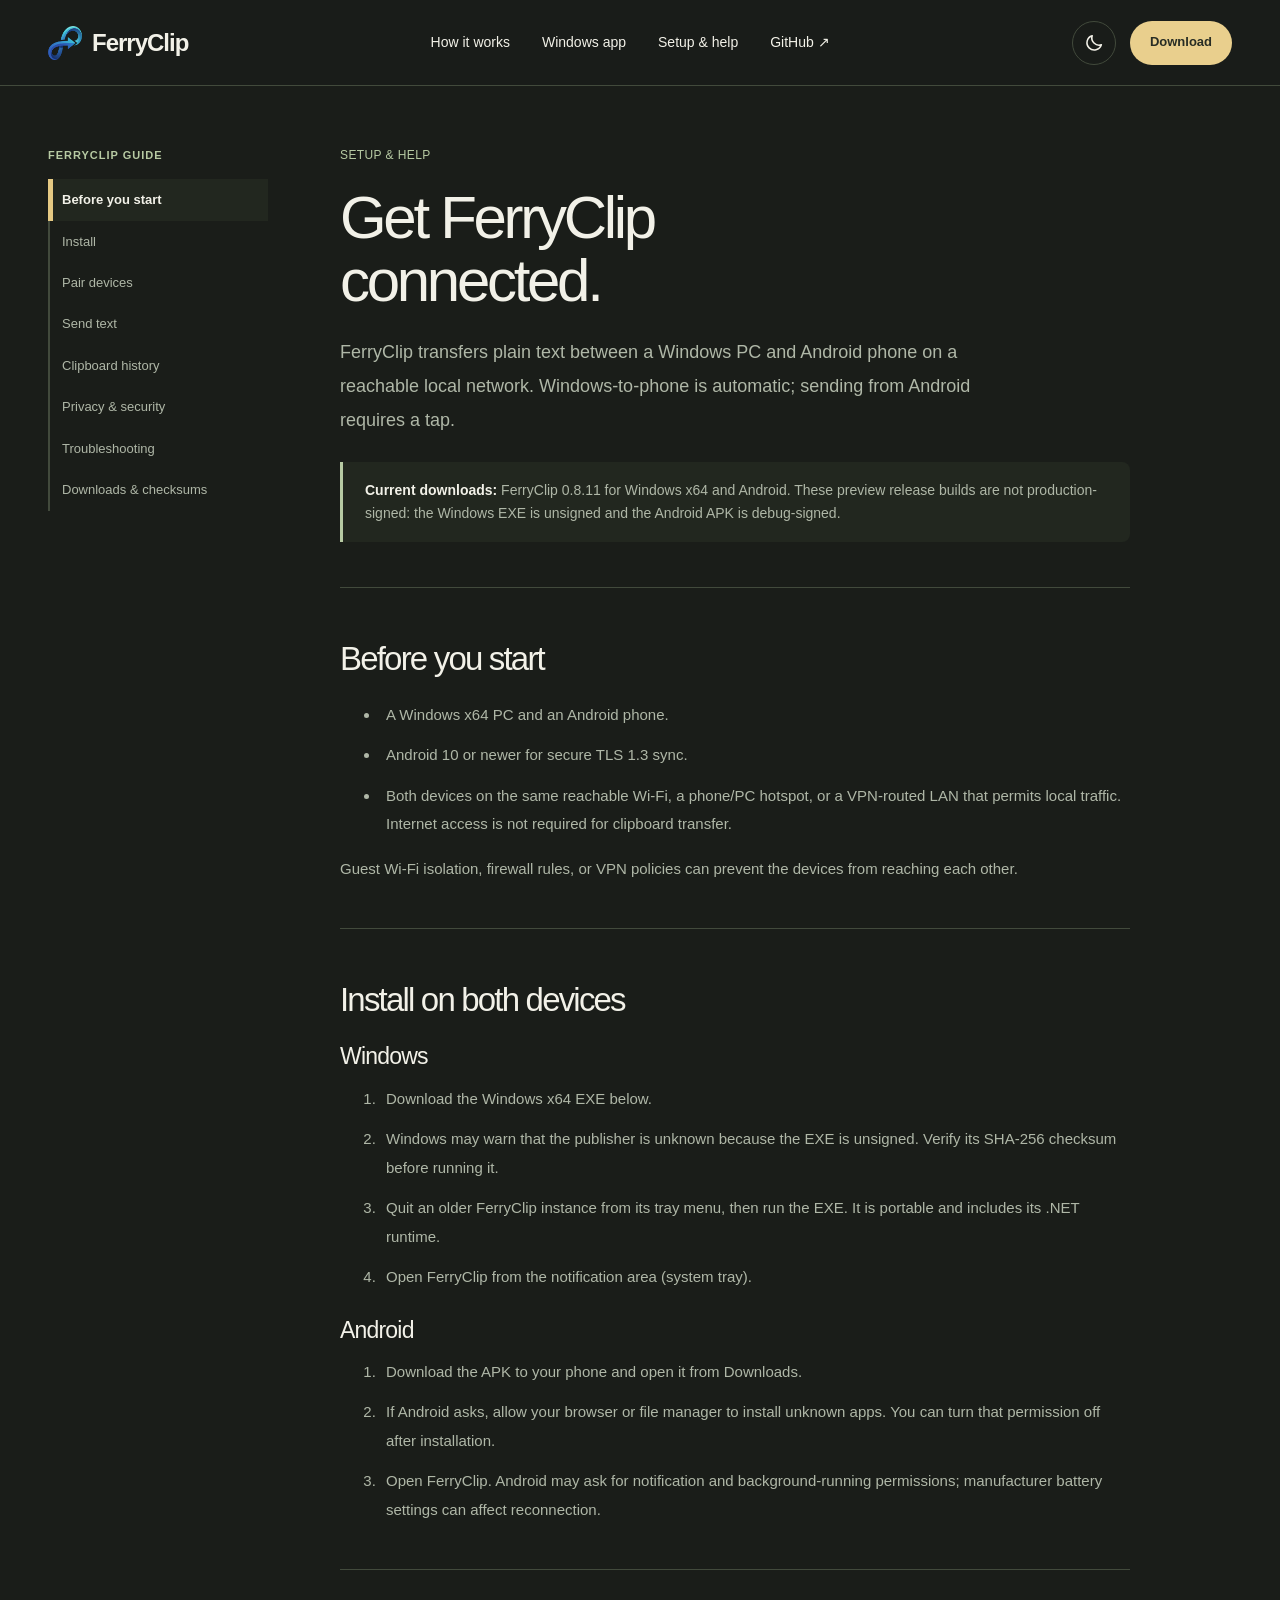
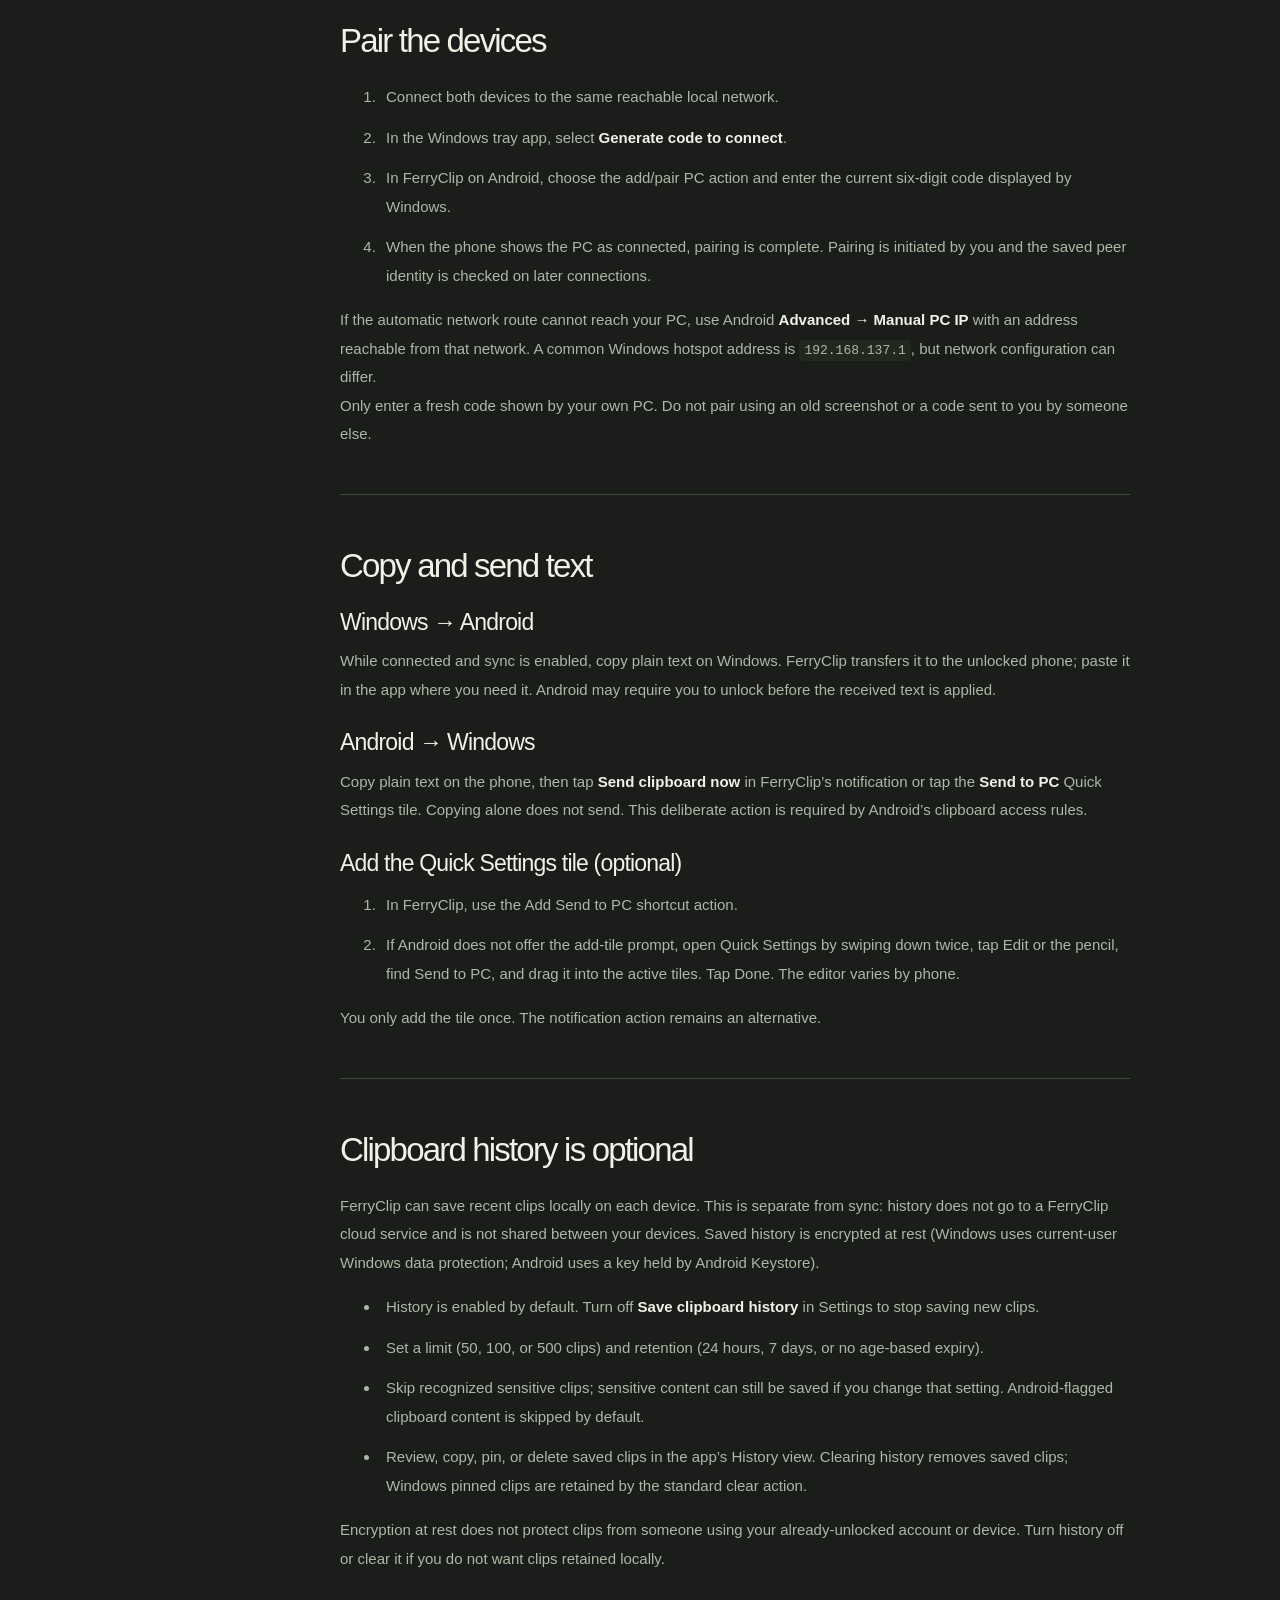
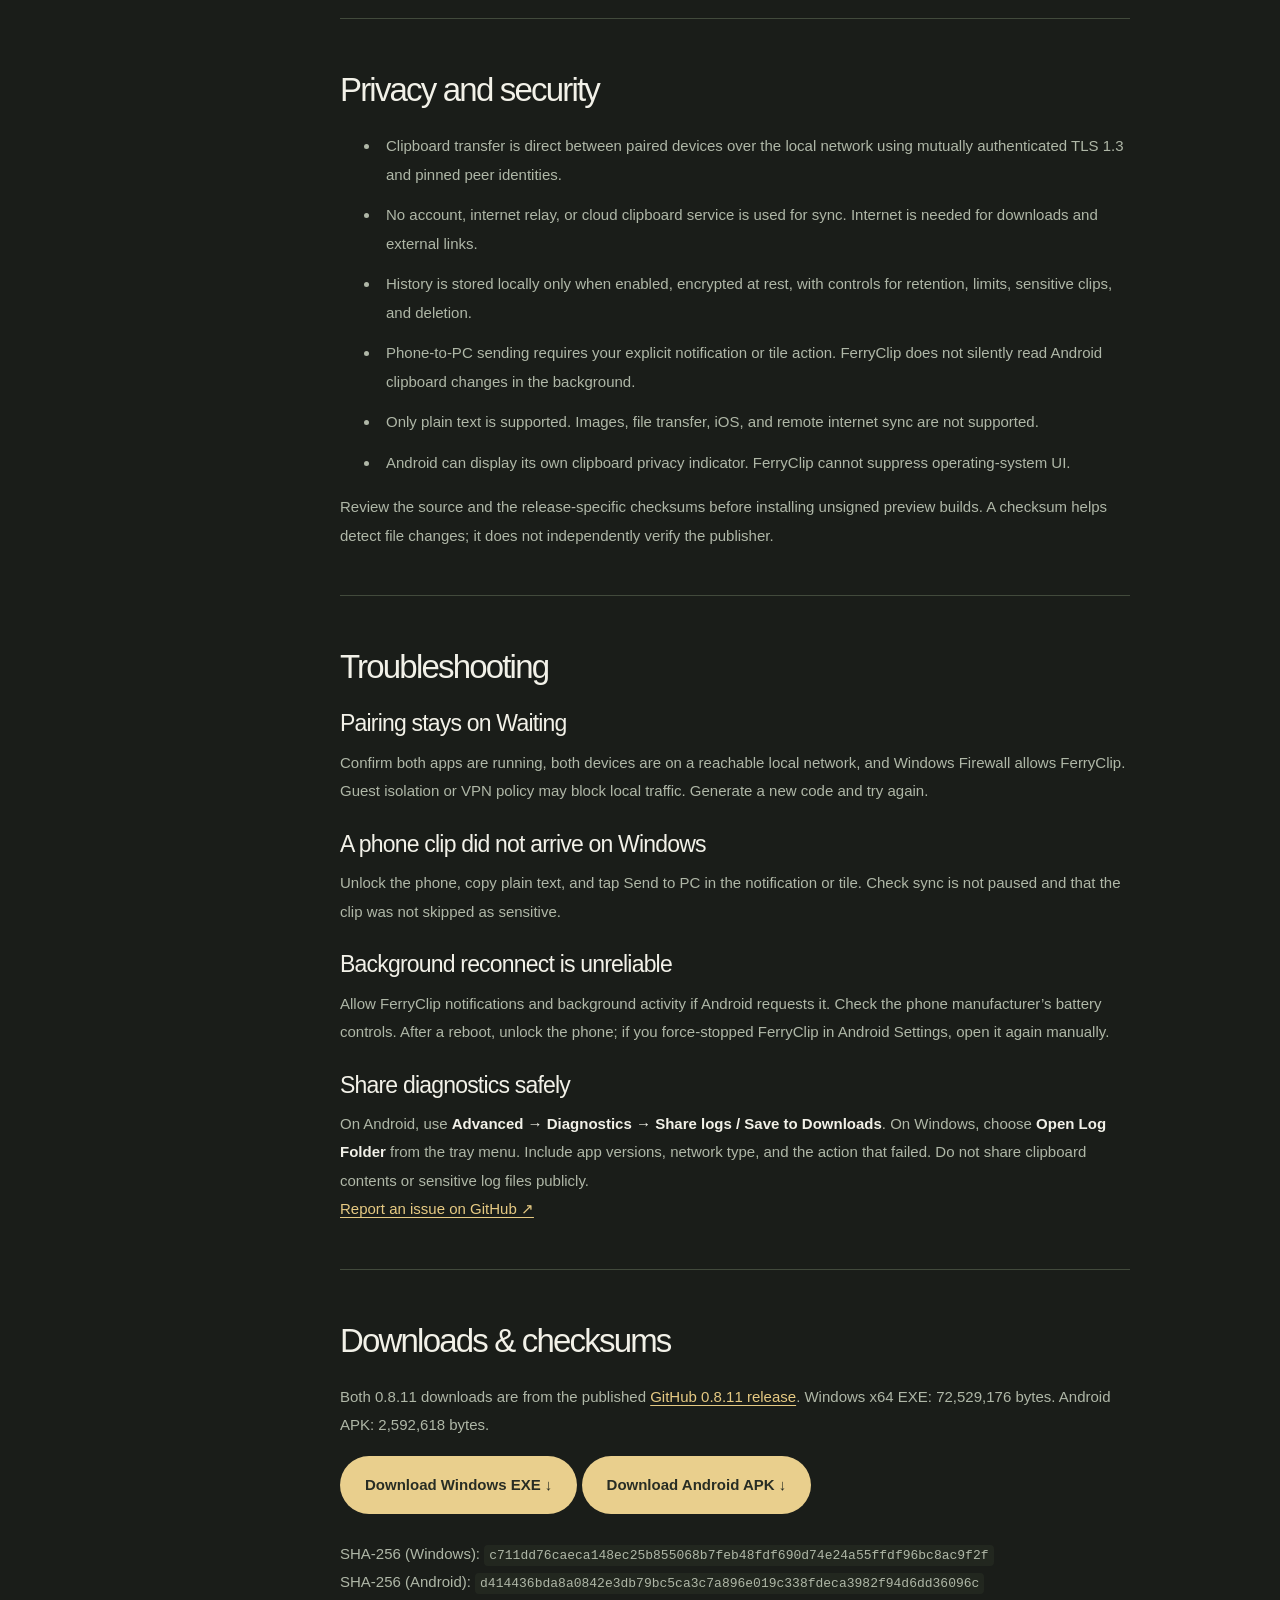
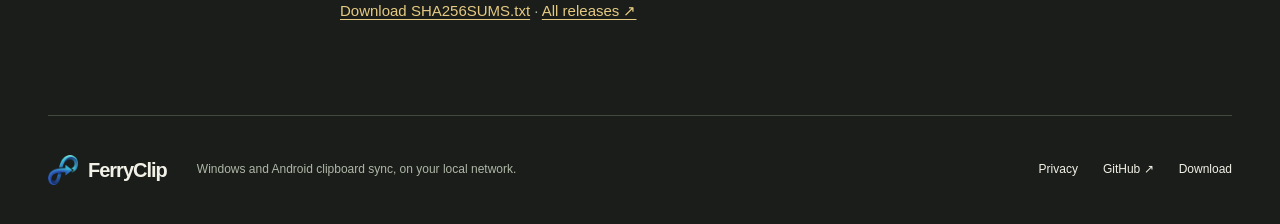
==== site/docs.html @ 482cc308 "Phase 10 - Site Improvements #1: Refresh website experience Clarify FerryClip's Windows and Android " ====
<!doctype html>
<html lang="en"><head><meta charset="utf-8"><meta name="viewport" content="width=device-width, initial-scale=1"><meta name="description" content="FerryClip setup, clipboard history, privacy, downloads and troubleshooting for Windows and Android."><meta name="color-scheme" content="light dark"><title>FerryClip setup and help</title><link rel="icon" href="FerryClip-logo.png" type="image/png"><link rel="stylesheet" href="style.css"><script src="app.js" defer></script></head><body>
<a class="skip" href="#main">Skip to content</a><header class="site-header"><div class="container nav"><a class="brand" href="index.html" aria-label="FerryClip home"><img src="FerryClip-logo.png" width="34" height="34" alt="">FerryClip</a><nav aria-label="Main navigation"><a href="index.html#how-it-works">How it works</a><a href="index.html#screenshots">Windows app</a><a href="docs.html" aria-current="page">Setup &amp; help</a><a href="https://github.com/Tanishktewetia/FerryClip" target="_blank" rel="noopener noreferrer">GitHub ↗</a></nav><div class="nav-actions"><button class="theme-toggle" aria-label="Switch theme"><svg viewBox="0 0 24 24" aria-hidden="true"><path d="M20 14A8 8 0 0 1 10 4a8 8 0 1 0 10 10Z"/></svg></button><a class="button small" href="index.html#download">Download</a></div></div></header>
<main id="main" class="container docs-layout"><aside class="docs-sidebar" aria-label="Documentation sections"><strong>FERRYCLIP GUIDE</strong><a href="#start">Before you start</a><a href="#install">Install</a><a href="#pair">Pair devices</a><a href="#send">Send text</a><a href="#history">Clipboard history</a><a href="#privacy">Privacy &amp; security</a><a href="#troubleshoot">Troubleshooting</a><a href="#downloads">Downloads &amp; checksums</a></aside>
<div class="docs-content"><span class="overline">SETUP &amp; HELP</span><h1>Get FerryClip<br>connected.</h1><p class="lead">FerryClip transfers plain text between a Windows PC and Android phone on a reachable local network. Windows-to-phone is automatic; sending from Android requires a tap.</p><div class="callout"><strong>Current downloads:</strong> FerryClip 0.8.11 for Windows x64 and Android. These preview release builds are not production-signed: the Windows EXE is unsigned and the Android APK is debug-signed.</div>
<section id="start"><h2>Before you start</h2><ul><li>A Windows x64 PC and an Android phone.</li><li>Android 10 or newer for secure TLS 1.3 sync.</li><li>Both devices on the same reachable Wi-Fi, a phone/PC hotspot, or a VPN-routed LAN that permits local traffic. Internet access is not required for clipboard transfer.</li></ul><p>Guest Wi-Fi isolation, firewall rules, or VPN policies can prevent the devices from reaching each other.</p></section>
<section id="install"><h2>Install on both devices</h2><h3>Windows</h3><ol><li>Download the Windows x64 EXE below.</li><li>Windows may warn that the publisher is unknown because the EXE is unsigned. Verify its SHA-256 checksum before running it.</li><li>Quit an older FerryClip instance from its tray menu, then run the EXE. It is portable and includes its .NET runtime.</li><li>Open FerryClip from the notification area (system tray).</li></ol><h3>Android</h3><ol><li>Download the APK to your phone and open it from Downloads.</li><li>If Android asks, allow your browser or file manager to install unknown apps. You can turn that permission off after installation.</li><li>Open FerryClip. Android may ask for notification and background-running permissions; manufacturer battery settings can affect reconnection.</li></ol></section>
<section id="pair"><h2>Pair the devices</h2><ol><li>Connect both devices to the same reachable local network.</li><li>In the Windows tray app, select <strong>Generate code to connect</strong>.</li><li>In FerryClip on Android, choose the add/pair PC action and enter the current six-digit code displayed by Windows.</li><li>When the phone shows the PC as connected, pairing is complete. Pairing is initiated by you and the saved peer identity is checked on later connections.</li></ol><p>If the automatic network route cannot reach your PC, use Android <strong>Advanced → Manual PC IP</strong> with an address reachable from that network. A common Windows hotspot address is <code>192.168.137.1</code>, but network configuration can differ.</p><p>Only enter a fresh code shown by your own PC. Do not pair using an old screenshot or a code sent to you by someone else.</p></section>
<section id="send"><h2>Copy and send text</h2><h3>Windows → Android</h3><p>While connected and sync is enabled, copy plain text on Windows. FerryClip transfers it to the unlocked phone; paste it in the app where you need it. Android may require you to unlock before the received text is applied.</p><h3>Android → Windows</h3><p>Copy plain text on the phone, then tap <strong>Send clipboard now</strong> in FerryClip’s notification or tap the <strong>Send to PC</strong> Quick Settings tile. Copying alone does not send. This deliberate action is required by Android’s clipboard access rules.</p><h3>Add the Quick Settings tile (optional)</h3><ol><li>In FerryClip, use the Add Send to PC shortcut action.</li><li>If Android does not offer the add-tile prompt, open Quick Settings by swiping down twice, tap Edit or the pencil, find Send to PC, and drag it into the active tiles. Tap Done. The editor varies by phone.</li></ol><p>You only add the tile once. The notification action remains an alternative.</p></section>
<section id="history"><h2>Clipboard history is optional</h2><p>FerryClip can save recent clips locally on each device. This is separate from sync: history does not go to a FerryClip cloud service and is not shared between your devices. Saved history is encrypted at rest (Windows uses current-user Windows data protection; Android uses a key held by Android Keystore).</p><ul><li>History is enabled by default. Turn off <strong>Save clipboard history</strong> in Settings to stop saving new clips.</li><li>Set a limit (50, 100, or 500 clips) and retention (24 hours, 7 days, or no age-based expiry).</li><li>Skip recognized sensitive clips; sensitive content can still be saved if you change that setting. Android-flagged clipboard content is skipped by default.</li><li>Review, copy, pin, or delete saved clips in the app’s History view. Clearing history removes saved clips; Windows pinned clips are retained by the standard clear action.</li></ul><p>Encryption at rest does not protect clips from someone using your already-unlocked account or device. Turn history off or clear it if you do not want clips retained locally.</p></section>
<section id="privacy"><h2>Privacy and security</h2><ul><li>Clipboard transfer is direct between paired devices over the local network using mutually authenticated TLS 1.3 and pinned peer identities.</li><li>No account, internet relay, or cloud clipboard service is used for sync. Internet is needed for downloads and external links.</li><li>History is stored locally only when enabled, encrypted at rest, with controls for retention, limits, sensitive clips, and deletion.</li><li>Phone-to-PC sending requires your explicit notification or tile action. FerryClip does not silently read Android clipboard changes in the background.</li><li>Only plain text is supported. Images, file transfer, iOS, and remote internet sync are not supported.</li><li>Android can display its own clipboard privacy indicator. FerryClip cannot suppress operating-system UI.</li></ul><p>Review the source and the release-specific checksums before installing unsigned preview builds. A checksum helps detect file changes; it does not independently verify the publisher.</p></section>
<section id="troubleshoot"><h2>Troubleshooting</h2><h3>Pairing stays on Waiting</h3><p>Confirm both apps are running, both devices are on a reachable local network, and Windows Firewall allows FerryClip. Guest isolation or VPN policy may block local traffic. Generate a new code and try again.</p><h3>A phone clip did not arrive on Windows</h3><p>Unlock the phone, copy plain text, and tap Send to PC in the notification or tile. Check sync is not paused and that the clip was not skipped as sensitive.</p><h3>Background reconnect is unreliable</h3><p>Allow FerryClip notifications and background activity if Android requests it. Check the phone manufacturer’s battery controls. After a reboot, unlock the phone; if you force-stopped FerryClip in Android Settings, open it again manually.</p><h3>Share diagnostics safely</h3><p>On Android, use <strong>Advanced → Diagnostics → Share logs / Save to Downloads</strong>. On Windows, choose <strong>Open Log Folder</strong> from the tray menu. Include app versions, network type, and the action that failed. Do not share clipboard contents or sensitive log files publicly.</p><p><a href="https://github.com/Tanishktewetia/FerryClip/issues" target="_blank" rel="noopener noreferrer">Report an issue on GitHub ↗</a></p></section>
<section id="downloads"><h2>Downloads &amp; checksums</h2><p>Both 0.8.11 downloads are from the published <a href="https://github.com/Tanishktewetia/FerryClip/releases/tag/v0.8.11-beta.1" target="_blank" rel="noopener noreferrer">GitHub 0.8.11 release</a>. Windows x64 EXE: 72,529,176 bytes. Android APK: 2,592,618 bytes.</p><p><a class="button windows-download" href="https://github.com/Tanishktewetia/FerryClip/releases/download/v0.8.11-beta.1/FerryClip-0.8.11-win-x64.exe" download>Download Windows EXE ↓</a> <a class="button apk-download" href="https://github.com/Tanishktewetia/FerryClip/releases/download/v0.8.11-beta.1/FerryClip-beta-0.8.11.apk" download>Download Android APK ↓</a></p><p class="download-status" role="status"></p><p>SHA-256 (Windows): <code>c711dd76caeca148ec25b855068b7feb48fdf690d74e24a55ffdf96bc8ac9f2f</code></p><p>SHA-256 (Android): <code>d414436bda8a0842e3db79bc5ca3c7a896e019c338fdeca3982f94d6dd36096c</code></p><p><a href="downloads/SHA256SUMS.txt" download>Download SHA256SUMS.txt</a> · <a href="https://github.com/Tanishktewetia/FerryClip/releases" target="_blank" rel="noopener noreferrer">All releases ↗</a></p></section>
</div></main><footer class="container footer"><a class="brand" href="index.html"><img src="FerryClip-logo.png" width="30" height="30" alt="">FerryClip</a><span>Windows and Android clipboard sync, on your local network.</span><div><a href="#privacy">Privacy</a><a href="https://github.com/Tanishktewetia/FerryClip" target="_blank" rel="noopener noreferrer">GitHub ↗</a><a href="index.html#download">Download</a></div></footer></body></html>
---- site/style.css ----
/* FerryClip web: graphite, oyster, soft gold. Device transfer is the visual signature. */
:root{--bg:#f6f5f1;--surface:#fffefa;--soft:#eceee8;--ink:#292d28;--muted:#656b62;--line:#d7dcd1;--brand:#345846;--brand-hover:#254033;--teal:#345846;--gold:#edcd79;--header:rgba(246,245,241,.96);--stage:#e6e9df;--stage-ink:#303b2e;--cta:#292d28;--cta-text:#fffdf6;--ease:cubic-bezier(.22,1,.36,1);font-family:"Segoe UI Variable Text","Segoe UI",Arial,sans-serif;color-scheme:light;font-synthesis:none}
:root[data-theme=dark]{--bg:#1a1d19;--surface:#242923;--soft:#22271f;--ink:#f2f1e8;--muted:#afb7a7;--line:#424a3c;--brand:#e6ca83;--brand-hover:#f1dca8;--teal:#b7caa3;--header:rgba(26,29,25,.96);--stage:#dfe5d6;--stage-ink:#303b2e;--cta:#e9cf8d;--cta-text:#282d24;color-scheme:dark}
*{box-sizing:border-box}html{scroll-behavior:smooth;scroll-padding-top:100px}body{margin:0;background:var(--bg);color:var(--ink);line-height:1.65;-webkit-font-smoothing:antialiased}a{color:inherit;text-decoration:none}button{font:inherit}a,button,summary{touch-action:manipulation;-webkit-tap-highlight-color:transparent}a:focus-visible,button:focus-visible,summary:focus-visible{outline:3px solid var(--brand);outline-offset:5px}img{display:block;max-width:100%}svg{width:22px;height:22px;fill:none;stroke:currentColor;stroke-width:1.7;stroke-linecap:round;stroke-linejoin:round;flex-shrink:0}h1,h2,h3,p{margin:0}h1,h2,h3{font-weight:450;line-height:1.06;letter-spacing:-.055em}h1{font-size:clamp(54px,6.8vw,104px)}h2{font-size:clamp(38px,4.5vw,64px)}h3{font-size:30px;letter-spacing:-.035em}p{color:var(--muted)}.container{width:min(1256px,calc(100% - 96px));margin-inline:auto}.skip{position:fixed;left:20px;top:-90px;background:var(--ink);color:var(--bg);padding:12px 20px;z-index:100}.skip:focus{top:10px}.site-header{height:86px;border-bottom:1px solid var(--line);background:var(--header);position:sticky;top:0;z-index:20;backdrop-filter:blur(16px)}.nav{height:100%;display:flex;align-items:center;justify-content:space-between;gap:24px}.brand{display:flex;align-items:center;gap:10px;font-size:24px;letter-spacing:-1px;font-weight:650;white-space:nowrap}.beta{font-size:9px;letter-spacing:.6px;font-weight:500;border:1px solid var(--line);border-radius:3px;padding:2px 5px;color:var(--muted)}.nav nav{display:flex;gap:32px;font-size:14px}.nav nav a{display:flex;align-items:center;min-height:44px}.nav nav a:hover,.text-link:hover{color:var(--brand)}.nav-actions{display:flex;align-items:center;gap:14px}.theme-toggle{border:1px solid var(--line);background:transparent;color:var(--ink);width:44px;height:44px;display:grid;place-items:center;border-radius:50%;cursor:pointer}.button{display:inline-flex;align-items:center;justify-content:center;gap:22px;background:var(--cta);color:var(--cta-text);border:1px solid transparent;border-radius:100px;padding:11px 12px 11px 25px;min-height:58px;font-size:15px;font-weight:600;line-height:1.3;transition:box-shadow .2s,background .2s;position:relative}.button:hover{box-shadow:0 0 0 5px color-mix(in srgb,var(--ink) 8%,transparent)}.button-icon{width:36px;height:36px;display:grid;place-items:center;border-radius:50%;background:var(--gold);color:#292d28;font-size:21px;font-weight:400;transition:transform .3s var(--ease)}.button:hover .button-icon{transform:rotate(-35deg)}.button.small{min-height:44px;padding:11px 19px;font-size:13px;gap:16px}.button.secondary{background:transparent;border-color:var(--line);color:var(--ink);padding:15px 24px}.button.light{background:var(--gold);color:#292d28;padding:18px 25px}.text-link{font-size:14px;display:inline-flex;align-items:center;gap:18px;min-height:44px;font-weight:550;text-decoration:underline;text-decoration-color:var(--line);text-underline-offset:6px;text-decoration-thickness:1px}.text-link:hover{text-decoration-color:currentColor}.hero{display:block;padding-top:54px;padding-bottom:34px}.hero-copy{text-align:center;max-width:1120px;margin:auto}.release{display:inline-flex;align-items:center;gap:10px;color:var(--muted);font-size:12px;min-height:44px;margin-bottom:22px}.release-version{border:1px solid var(--line);border-radius:20px;padding:3px 9px;font-size:10px}.dot{display:inline-block;width:7px;height:7px;background:#558254;border-radius:50%;flex-shrink:0}[data-theme=dark] .release .dot{background:#b4c89c}.hero-description{font-size:17px;line-height:1.7;margin:24px auto 0;max-width:620px}.hero-actions{display:flex;align-items:center;justify-content:center;gap:30px;margin-top:26px}.hero-facts{display:flex;align-items:center;justify-content:center;gap:16px;font-size:11px;margin-top:19px}.hero-facts span{width:3px;height:3px;border-radius:50%;background:var(--muted)}.hero-scroll{display:flex;justify-content:space-between;font-size:11px;color:var(--muted);align-items:center;padding-top:18px}.hero-scroll a{display:flex;align-items:center;gap:24px;min-height:44px}.hero-scroll a span{font-size:20px}.flow-demo{background:var(--stage);color:var(--stage-ink);border-radius:24px;margin-top:45px;position:relative;overflow:hidden;border:1px solid #ced6c6;isolation:isolate}.flow-top,.flow-bottom{display:flex;align-items:center;justify-content:space-between;gap:20px;position:relative;z-index:5;padding:20px 30px}.flow-label{font-size:16px;letter-spacing:-.5px}.motion-tools{display:flex;align-items:center;gap:15px}.demo-badge{font-size:10px;color:#5b6855}.motion-toggle{border:1px solid #aebaa2;border-radius:30px;color:#35442e;padding:8px 13px;background:transparent;cursor:pointer;min-height:44px;font-size:11px}.motion-toggle:hover{background:#ffffff70}.flow-canvas{height:340px;position:relative;max-width:1080px;margin:auto}.flow-track{position:absolute;inset:0;width:100%;height:100%;stroke-width:1.5;overflow:visible}.track-base{stroke:#9bab8c;stroke-dasharray:3 7}.track-signal{stroke:#607444;stroke-width:2;stroke-dasharray:1;stroke-dashoffset:0}.flow-device{position:absolute;z-index:2;box-shadow:0 18px 40px -25px #25331c65}.source-device{width:340px;left:4%;top:30px;background:#fffefa;border:1px solid #bfc8b6;border-radius:12px;transform:rotate(-4deg)}.source-chrome{display:flex;align-items:center;justify-content:space-between;padding:15px 18px;border-bottom:1px solid #e5e8df;font-size:12px;color:#79826f}.mini-brand{display:flex;align-items:center;gap:8px;font-size:11px;font-weight:600;color:#38452e}.source-note{padding:24px}.note-caption{font-size:10px;color:#637055}.source-note p{font-size:23px;letter-spacing:-.7px;color:#333e2a;margin:13px 0 18px;line-height:1.5}.selected-text{background:#e7ebc6;box-decoration-break:clone;padding:3px}.note-line{display:block;background:#e3e7dc;width:78%;height:5px;border-radius:3px;margin:9px 0}.note-line.short{width:48%}.copy-row{display:flex;align-items:center;gap:5px;margin-top:25px}.keycap{border:1px solid #d8ddcd;background:#f5f6f0;border-radius:4px;color:#727f61;font-size:10px;padding:2px 6px;box-shadow:0 2px 0 #d8ddcd}.demo-play{border:0;background:#2e3a27;color:#f6f8ef;border-radius:20px;min-height:44px;padding:10px 15px;font-size:11px;margin-left:auto;cursor:pointer;display:flex;align-items:center;gap:20px}.demo-play:hover{background:#435039}.destination-device{width:199px;height:313px;right:8%;top:0;background:#fffefa;border:5px solid #333d2c;outline:1px solid #78856c;border-radius:29px;transform:rotate(6deg);padding:12px 14px}.phone-speaker{position:absolute;top:6px;left:calc(50% - 22px);width:44px;height:6px;border-radius:6px;background:#2d3825}.destination-header{display:flex;justify-content:space-between;font-size:7px;color:#69755c;padding:0 5px;margin-bottom:23px}.destination-title{display:flex;align-items:center;gap:7px;font-size:12px;font-weight:650;color:#35402e}.destination-title .dot{margin-left:auto;width:5px;height:5px}.destination-greeting{font-size:22px;line-height:1.1;letter-spacing:-.7px;color:#35402e;margin-top:18px}.received-note{border:1px solid #c6d2b8;background:#e6eddd;padding:12px 11px;margin-top:17px;border-radius:10px;position:relative}.received-label{font-size:8px;color:#596c4b}.received-note p{font-size:11px;color:#384e2b;margin-top:7px}.arrival-tick{position:absolute;right:10px;top:10px;font-size:12px;color:#52733f}.phone-footnote{font-size:8px;line-height:1.8;color:#57684a;margin:14px 3px}.phone-footnote span{font-size:7px;color:#667456}.phone-homebar{position:absolute;bottom:7px;left:calc(50% - 22px);width:44px;height:3px;background:#35402e;border-radius:3px}.in-transit{position:absolute;z-index:4;left:48%;top:50px;width:106px;height:127px;background:#efcf74;box-shadow:0 9px 15px -8px #65552960;border-radius:3px 14px 3px 3px;transform:rotate(9deg);padding:39px 14px 12px;color:#514321;pointer-events:none}.paper-clip{position:absolute;top:-11px;left:18px;height:34px;width:10px;border:2px solid #777549;border-radius:5px;transform:rotate(10deg)}.paper-lines{display:block;height:3px;width:100%;background:#b5995266;margin:7px 0}.paper-lines:nth-of-type(3){width:67%}.in-transit b{font-size:8px;font-weight:500;display:block;margin-top:10px;white-space:nowrap}.route-note{position:absolute;top:215px;left:48%;display:flex;align-items:center;gap:10px;color:#647252;font-size:10px;line-height:1.5}.route-note svg{height:18px;width:18px}.flow-bottom{border-top:1px solid #cbd4c1;font-size:11px;padding-block:16px}.demo-message{color:#506044;min-height:18px}.demo-timeline{display:flex;align-items:center;gap:14px;font-size:10px;color:#66765a}.demo-timeline i{width:27px;height:1px;background:#a9b79a}.demo-timeline .timeline-active{color:#263c19;font-weight:650}.principles{display:flex;justify-content:space-between;gap:24px;align-items:center;padding-block:26px;border-block:1px solid var(--line)}.principles>span{font-size:10px;color:var(--muted);line-height:1.5}.principles strong{font-weight:600;color:var(--ink)}.principles div{display:flex;align-items:center;gap:10px;font-size:12px;color:var(--muted)}.principles svg{color:var(--teal);width:21px}.section{padding-block:112px}.section-kicker{font-size:13px;margin-bottom:20px;color:var(--teal)}.section-heading{display:flex;justify-content:space-between;align-items:flex-end;gap:40px;margin-bottom:54px}.section-heading>p{font-size:14px;line-height:1.8}.scroll-story{display:grid;grid-template-columns:1.05fr 1fr;gap:100px;position:relative}.story-heading{position:sticky;top:128px;align-self:start}.story-heading>p:not(.section-kicker){font-size:15px;margin-top:23px;line-height:1.8}.story-heading>.text-link{margin-top:16px}.story-object{background:var(--soft);border-radius:18px;padding:35px 30px;margin-top:28px;max-width:400px;border:1px solid var(--line)}.story-orbit{display:flex;justify-content:center;align-items:center;margin-bottom:25px}.story-host,.story-phone{display:grid;place-items:center;border:1.5px solid var(--muted);font-size:13px;color:var(--ink);background:var(--surface);width:80px;height:48px;border-radius:7px}.story-phone{width:32px;height:53px}.story-wire{width:90px;height:1px;background:var(--line);position:relative}.story-wire span{position:absolute;inset:-2px 0;background:var(--teal);border-radius:4px;transform:scaleX(.15);transform-origin:left}.story-code{display:flex;gap:6px;justify-content:center}.story-code span{font-size:18px;font-variant-numeric:tabular-nums;background:var(--surface);border:1px solid var(--line);padding:5px 10px;border-radius:4px;color:var(--muted);transition:color .35s,background .35s}.story-caption{text-align:center;margin-top:17px;font-size:11px;color:var(--muted)}.scroll-story[data-active-step="1"] .story-code span{background:var(--gold);color:#3e4129;border-color:#c2b987}.scroll-story[data-active-step="2"] .story-phone{background:var(--gold);color:#3e4129;border-color:#c2b987}.story-steps{position:relative}.story-steps:before{content:"";position:absolute;left:0;top:0;bottom:0;background:var(--line);width:1px}.story-steps article{position:relative;min-height:355px;padding:33px 0 65px 55px;display:flex;flex-direction:column;justify-content:center}.story-steps article:before{content:"";position:absolute;width:9px;height:9px;left:-4px;top:43px;background:var(--bg);border:1px solid var(--muted);border-radius:50%;transition:background .3s,box-shadow .3s}.story-steps article.is-current:before{background:var(--teal);box-shadow:0 0 0 6px var(--soft)}.step-number{font-size:12px;color:var(--muted);margin-bottom:28px;font-variant-numeric:tabular-nums}.story-steps h3{font-size:38px;line-height:1.13;margin-bottom:22px}.story-steps p{font-size:15px;line-height:1.9;max-width:400px}.story-steps .text-link{margin-top:16px;align-self:start}.features-section{background:var(--soft)}.feature-grid{display:grid;grid-template-columns:1fr 1fr;column-gap:75px;row-gap:55px}.feature{padding:30px 0 0;border-top:1px solid var(--line);position:relative;min-width:0}.feature-tag{font-size:11px;color:var(--muted);display:block;margin-bottom:24px;text-transform:lowercase}.feature-tag:first-letter{text-transform:uppercase}.feature h3{font-size:34px;margin-bottom:20px;line-height:1.15}.feature p{font-size:14px;line-height:1.85;max-width:460px}.feature .text-link{margin-top:20px}.discovery-visual{height:110px;display:flex;align-items:center;gap:27px;margin-top:26px}.radar{position:relative;width:89px;height:89px;border:1px solid var(--line);border-radius:50%}.radar i,.radar b,.radar em{position:absolute;inset:14px;border:1px solid var(--line);border-radius:50%}.radar b{inset:29px}.radar em{inset:39px;background:var(--teal);border:0}.found-pc{font-size:12px}.found-pc .dot{margin-right:7px}.found-pc small{display:block;margin:6px 0 0 14px;font-size:10px;color:var(--muted)}.lock-art{position:absolute;right:10px;top:26px;color:var(--teal)}.lock-art svg{width:30px;height:30px}.control-preview{display:none}.doc-cards{display:grid;grid-template-columns:repeat(3,1fr);gap:30px}.doc-cards>a{border-top:1px solid var(--line);padding:24px 0;transition:border-color .2s}.doc-cards>a:hover{border-color:var(--brand)}.doc-cards span{font-size:12px;color:var(--muted)}.doc-cards h3{font-size:26px;margin:23px 0 15px;letter-spacing:-.8px}.doc-cards p{font-size:13px}.download-section{border-radius:25px;background:#dfe6d4;color:#2e3926;padding:64px 70px;display:flex;justify-content:space-between;align-items:center;gap:40px;position:relative;overflow:hidden}.download-section .section-kicker{color:#596a4a}.download-section h2{font-size:64px}.download-section p{color:#58684a;font-size:15px;margin-top:22px;line-height:1.8}.download-actions{display:flex;align-items:center;gap:27px;margin-top:29px;flex-wrap:wrap}.download-actions .button{background:#303c27;color:#f5f7ee}.download-actions .text-link{color:#35442c;text-decoration-color:#acb8a2}.download-fine{font-size:11px!important;max-width:600px}.download-fine a{text-decoration:underline;text-underline-offset:3px}.download-mark{width:190px;text-align:center;flex-shrink:0;margin-right:15px}.download-mark img{width:138px;height:138px;transform:rotate(-11deg);margin:auto}.download-mark span{display:block;font-size:11px;letter-spacing:1px;line-height:1.8;margin-top:32px;color:#657756}.download-status{font-size:12px;margin-top:10px;display:block;color:#354d27}.faq{display:grid;grid-template-columns:1fr 1.4fr;gap:70px}.faq h2{font-size:49px}.faq .text-link{margin-top:26px}.faq-list details{border-bottom:1px solid var(--line)}.faq-list summary{list-style:none;cursor:pointer;font-size:16px;font-weight:500;line-height:1.5;padding:23px 30px 23px 0;position:relative}.faq-list summary::-webkit-details-marker{display:none}.faq-list summary:after{content:"+";position:absolute;right:0;top:17px;font-size:23px;font-weight:300;color:var(--muted)}.faq-list details[open] summary:after{content:"−"}.faq-list p{font-size:14px;line-height:1.9;padding-bottom:24px}.footer{border-top:1px solid var(--line);padding-block:32px;display:flex;align-items:center;gap:30px}.footer .brand{font-size:20px}.footer>span{flex:1;font-size:12px;color:var(--muted)}.footer>div{display:flex;gap:25px;font-size:12px}.footer a:not(.brand){display:inline-flex;align-items:center;min-height:44px}.footer a:hover{color:var(--brand)}[hidden]{display:none!important}
/* Guide uses the same palette and controls, with long-form typography. */
.overline{font-size:12px;color:var(--teal);display:block;margin-bottom:20px;letter-spacing:.4px}.docs-layout{display:grid;grid-template-columns:220px 1fr;gap:72px;padding-block:60px 90px}.docs-sidebar{position:sticky;top:125px;align-self:start}.docs-sidebar strong{font-size:11px;letter-spacing:1px;color:var(--teal);display:block;margin-bottom:15px}.docs-sidebar a{display:block;padding:10px 12px;border-left:2px solid var(--line);font-size:13px;color:var(--muted)}.docs-sidebar a:hover{border-color:var(--brand);color:var(--brand);background:var(--soft)}.docs-content{max-width:790px;min-width:0}.docs-content h1{font-size:60px;margin-bottom:22px}.docs-content>.lead{font-size:18px;max-width:670px}.docs-content section{padding-top:54px;border-top:1px solid var(--line);margin-top:45px;scroll-margin-top:110px}.docs-content h2{font-size:33px;margin-bottom:24px}.docs-content h3{font-size:23px;margin:26px 0 13px}.docs-content p,.docs-content li{font-size:15px;line-height:1.9;color:var(--muted)}.docs-content li{padding-left:6px;margin-block:12px}.docs-content strong{color:var(--ink)}.docs-content a:not(.button){color:var(--brand);text-decoration:underline;text-underline-offset:3px}.callout{background:var(--soft);border-left:3px solid var(--teal);padding:17px 22px;border-radius:0 8px 8px 0;margin:24px 0;font-size:14px;color:var(--muted)}.docs-content code{font:13px Consolas,monospace;overflow-wrap:anywhere;background:var(--soft);padding:3px 5px;border-radius:4px}.docs-content pre{background:var(--soft);border:1px solid var(--line);border-radius:9px;padding:20px;overflow:auto}.docs-content pre code{padding:0;white-space:pre}.docs-content .button{margin-block:16px;padding:17px 24px}.checksum{font:12px/1.8 Consolas,monospace;color:var(--muted);overflow-wrap:anywhere}
@media(max-width:1100px){.container{width:calc(100% - 64px)}h1{font-size:76px}.source-device{width:300px;left:3%;top:38px}.destination-device{right:4%;width:180px;height:306px}.source-note{padding:21px}.source-note p{font-size:21px}.in-transit{left:48%;width:94px;height:117px;top:42px;padding:32px 11px 10px}.in-transit b{font-size:7px}.route-note{left:47%;font-size:9px}.scroll-story{gap:65px}.story-steps article{padding-left:40px}.story-steps h3{font-size:34px}.story-heading h2{font-size:49px}.story-object{padding:27px}.feature-grid{column-gap:45px}.download-section{padding:50px}.download-section h2{font-size:52px}.nav nav{gap:22px}}
@media(max-width:800px){.container{width:calc(100% - 40px)}.site-header{height:76px}.nav{gap:12px}.nav nav{display:none}.brand{font-size:22px}.brand img{width:30px;height:30px}.nav-actions{gap:10px}.hero{padding-top:37px}.hero h1{font-size:65px}.hero-description{font-size:16px}.hero-actions{gap:25px}.hero-copy{max-width:none}.flow-demo{margin-top:35px;border-radius:19px}.flow-canvas{height:303px}.flow-top,.flow-bottom{padding:17px 20px}.flow-top{gap:10px}.flow-label{font-size:14px}.demo-badge{display:none}.source-device{width:260px;left:3%;top:40px}.source-note{padding:17px}.source-note p{font-size:18px}.source-chrome{padding:12px}.source-chrome .mini-brand{font-size:9px}.copy-row{margin-top:17px}.destination-device{width:166px;height:282px;right:4%;top:0;padding:11px}.destination-greeting{font-size:20px;margin-top:14px}.destination-header{margin-bottom:19px}.received-note{padding:10px 8px}.received-note p{font-size:10px}.phone-footnote{font-size:7px}.in-transit{width:80px;height:101px;left:48%;top:43px;padding:28px 10px 8px}.in-transit b{font-size:6px;margin-top:7px}.paper-lines{margin:5px 0}.route-note{left:47%;top:217px;font-size:8px;gap:7px}.route-note svg{width:14px;height:14px}.flow-bottom{font-size:9px;gap:10px}.demo-timeline{gap:9px;font-size:9px}.demo-timeline i{width:17px}.principles{display:grid;grid-template-columns:1fr 1fr;gap:20px}.principles div{font-size:11px}.section{padding-block:75px}.section-heading{gap:26px;margin-bottom:35px}.section-heading h2{font-size:44px}.section-heading>p{font-size:13px}.scroll-story{gap:40px}.story-heading{top:100px}.story-heading h2{font-size:40px}.story-heading>p:not(.section-kicker){font-size:13px}.story-steps article{min-height:350px;padding-left:27px}.story-steps h3{font-size:29px}.story-steps p{font-size:14px}.story-object{padding:23px 18px}.story-host{width:60px}.story-wire{width:45px}.story-code{gap:4px}.story-code span{font-size:15px;padding:4px 7px}.feature h3{font-size:29px}.feature-grid{column-gap:30px}.discovery-visual{gap:17px}.radar{width:69px;height:69px}.radar i{inset:11px}.radar b{inset:23px}.radar em{inset:30px}.found-pc{font-size:10px}.found-pc small{font-size:9px}.doc-cards{gap:20px}.doc-cards h3{font-size:22px}.download-section{padding:36px;gap:20px}.download-section h2{font-size:43px}.download-mark{width:105px;margin:0}.download-mark img{width:100px;height:100px}.download-mark span{font-size:8px}.faq{grid-template-columns:1fr;gap:28px}.faq h2{font-size:42px}.footer{flex-wrap:wrap;gap:15px}.footer>span{flex-basis:60%;font-size:11px}.footer>div{flex-basis:100%}.docs-layout{grid-template-columns:1fr;gap:30px;padding-top:30px}.docs-sidebar{position:static;display:flex;flex-wrap:wrap;gap:4px;border-bottom:1px solid var(--line);padding-bottom:20px}.docs-sidebar strong{width:100%;margin-bottom:5px}.docs-sidebar a{border-left:0;border:1px solid var(--line);border-radius:6px;padding:8px 10px;min-height:44px}.docs-content h1{font-size:49px}}
@media(max-width:600px){.container{width:calc(100% - 36px)}.beta{display:none}.nav-actions{gap:8px}.button.small{font-size:11px;gap:9px;padding:11px 15px}.hero h1{font-size:clamp(40px,8.9vw,53px);letter-spacing:-.055em;line-height:1.08}.release{font-size:10px;gap:7px;margin-bottom:18px}.release-version{font-size:9px;padding:2px 6px}.hero-description{font-size:14px;margin-top:20px;line-height:1.8}.hero-actions{flex-direction:column;gap:8px;margin-top:25px}.hero-actions .button{font-size:14px;gap:20px;width:auto;padding-left:23px}.hero-facts{font-size:10px;gap:12px;margin-top:11px}.hero-scroll{font-size:9px;padding-top:9px;gap:15px}.hero-scroll>span{max-width:150px}.hero-scroll a{gap:12px;white-space:nowrap}.flow-demo{margin-top:30px}.flow-top{padding:14px}.flow-label{font-size:12px}.motion-toggle{font-size:10px;min-height:44px;padding:7px 11px}.flow-canvas{height:312px}.source-device{width:207px;top:23px;left:16px;transform:rotate(-5deg)}.source-chrome{padding:11px}.source-chrome .mini-brand{font-size:8px;gap:6px}.source-chrome .mini-brand img{width:16px;height:16px}.source-chrome>span:last-child{display:none}.source-note{padding:17px 15px}.note-caption{font-size:8px}.source-note p{font-size:16px;margin:10px 0 14px}.copy-row{margin-top:15px}.keycap{font-size:8px;padding:2px 4px}.demo-play{font-size:9px;padding:9px 12px;gap:12px;min-height:44px}.note-line{height:4px;margin:7px 0}.destination-device{width:140px;height:246px;right:15px;top:46px;transform:rotate(7deg);border-width:4px;border-radius:24px;padding:9px}.destination-header{font-size:6px;margin-bottom:18px}.destination-title{font-size:10px;gap:5px}.destination-title img{width:16px;height:16px}.destination-greeting{font-size:18px;margin-top:12px}.received-note{margin-top:12px;padding:9px 7px}.received-label{font-size:7px}.received-note p{font-size:8px}.arrival-tick{font-size:10px;right:7px;top:8px}.phone-footnote{font-size:6px;margin-top:12px}.phone-footnote span{font-size:6px}.in-transit{width:68px;height:86px;left:38%;top:189px;padding:25px 9px 8px;transform:rotate(-7deg);z-index:4}.in-transit b{font-size:5px}.paper-clip{height:25px;width:8px;top:-8px;left:13px}.paper-lines{height:2px}.route-note{left:19px;top:279px;font-size:7px;gap:5px}.route-note span br{display:none}.route-note svg{width:11px;height:11px}.flow-track{opacity:.45}.flow-bottom{display:block;padding:14px;font-size:9px}.demo-timeline{display:none}.principles{padding-block:22px;gap:19px 14px}.principles div{font-size:10px;gap:8px}.principles svg{width:17px}.principles>span{font-size:9px}.section{padding-block:60px}.section-heading{flex-direction:column;align-items:flex-start;gap:23px}.section-heading h2{font-size:39px}.section-heading>p br{display:none}.section-kicker{font-size:11px;margin-bottom:17px}.scroll-story{display:block}.story-heading{position:static}.story-heading h2{font-size:43px}.story-heading>p:not(.section-kicker){font-size:14px}.story-object{display:none}.story-steps{margin-top:32px}.story-steps article{min-height:0;padding:25px 0 34px 29px}.story-steps article:before{top:32px}.story-steps h3{font-size:30px;margin-bottom:17px}.step-number{margin-bottom:20px}.feature-grid{grid-template-columns:1fr;gap:35px}.feature h3{font-size:32px}.feature{padding-top:23px}.feature-tag{margin-bottom:19px}.discovery-visual{height:92px}.doc-cards{grid-template-columns:1fr;gap:5px}.doc-cards>a{padding-block:23px}.doc-cards h3{font-size:27px;margin:17px 0 12px}.download-section{padding:30px;display:block;border-radius:19px}.download-section h2{font-size:43px}.download-section p{font-size:14px}.desktop-break{display:none}.download-actions{gap:8px;margin-top:24px;flex-direction:column;align-items:stretch}.download-actions .button{padding:17px 20px;font-size:13px}.download-actions .text-link{justify-content:center}.download-fine{font-size:10px!important}.download-mark{display:none}.faq-list summary{font-size:15px}.faq h2{font-size:40px}.footer>span{flex-basis:100%;font-size:12px}.footer>div{justify-content:space-between}.docs-content h1{font-size:44px}.docs-content h2{font-size:29px}.docs-content ol,.docs-content ul{padding-left:20px}}
@media(max-width:360px){.release{flex-wrap:wrap;justify-content:center;gap:5px}.source-device{width:190px;left:10px}.destination-device{width:125px;right:10px;top:68px;height:230px}.destination-greeting{font-size:17px}.received-note p{font-size:7px}.source-note{padding:13px}.source-note p{font-size:15px}.route-note{top:286px}.hero h1{font-size:39px}.flow-label{font-size:11px}}
@media(prefers-reduced-motion:reduce){html{scroll-behavior:auto}*,*:before,*:after{animation:none!important;transition:none!important}.button:hover .button-icon{transform:none}.story-heading{position:static}}
@media print{.story-heading{position:static}.motion-tools,.demo-play,.theme-toggle{display:none}.site-header{position:static}}

/* The sample control lives outside device layers: never occluded on a narrow phone. */
.sample-type{font-size:9px;color:#62714f;margin-left:auto}
.flow-bottom .demo-play{margin:0;min-width:116px;flex-shrink:0}
@media(min-width:801px){.hero{padding-top:35px}.hero h1{font-size:clamp(60px,6.2vw,94px)}.hero .release{margin-bottom:12px}.hero-description{margin-top:20px}.flow-demo{margin-top:30px}.flow-top{padding-block:14px}.flow-canvas{height:325px}}
@media(max-width:800px){.flow-bottom{flex-wrap:wrap}.demo-message{flex-basis:100%}.flow-bottom .demo-play{margin-left:auto;min-height:44px}.demo-timeline{order:1}.flow-bottom .demo-play{order:2}}
@media(max-width:600px){.flow-bottom{display:flex;align-items:center;gap:12px}.demo-message{font-size:10px}.flow-bottom .demo-play{margin:0;min-width:125px;font-size:11px}.flow-canvas{height:300px}.route-note{top:276px}}

@media(min-width:801px){.flow-bottom{display:grid;grid-template-columns:minmax(0,1fr) auto minmax(0,1fr)}.demo-timeline{justify-self:end}.flow-bottom .demo-play{justify-self:center}}
/* Bidirectional product walkthrough. The tile UI is a clearly labelled illustration. */
.walkthrough-chapters{display:flex;gap:8px;padding:0 30px 18px;justify-content:center}.walkthrough-chapters button{border:1px solid #b7c3aa;background:transparent;color:#47543b;border-radius:10px;min-height:52px;padding:9px 21px;font-size:13px;font-weight:600;cursor:pointer;display:flex;align-items:center;gap:13px}.walkthrough-chapters button small{font-size:10px;font-weight:400;color:#667457}.walkthrough-chapters button[aria-pressed=true]{background:#34432a;color:#f6f8ef;border-color:#34432a}.walkthrough-chapters button[aria-pressed=true] small{color:#cedaba}.scene-instruction{text-align:center;min-height:79px;padding:0 25px 18px;color:#34432b;position:relative;z-index:5}.instruction-title{display:block;font-size:19px;font-weight:500;letter-spacing:-.5px;line-height:1.4}.instruction-detail{display:block;font-size:12px;line-height:1.6;margin-top:5px;color:#5e6c51}.pc-arrival{display:none;font-size:10px;color:#44662d;margin-top:13px;align-items:center;gap:7px}.pc-arrival span{border-radius:50%;background:#dde9ce;width:17px;height:17px;display:grid;place-items:center}.source-note .copy-row{margin-top:20px}.source-device{min-height:261px}.phone-copy-menu{position:absolute;top:111px;left:37px;padding:6px 14px;background:#34432b;color:#f4f7ed;border-radius:20px;font-size:10px;opacity:0}.phone-copy-menu span{margin-left:10px;color:#e6cf83}.phone-swipe{position:absolute;top:18px;left:20px;right:20px;display:flex;flex-direction:column;align-items:center;background:#eaf0e0ed;border-radius:13px;padding:12px 5px;opacity:0;color:#35492a}.phone-swipe>span{font-size:34px;line-height:1.2}.phone-swipe small{font-size:9px}.tile-zoom{position:absolute;left:calc(50% - 166px);top:3px;width:332px;height:295px;background:#fafcf6;border:1px solid #9daa8e;border-radius:20px;z-index:6;padding:14px 18px;box-shadow:0 18px 44px -19px #33422780;opacity:0;visibility:hidden;pointer-events:none;color:#36442b;transform-origin:90% 50%}.qs-pull{height:3px;width:30px;background:#b6c1a8;border-radius:3px;margin:0 auto 10px}.qs-header{display:flex;align-items:center;justify-content:space-between;font-size:16px;font-weight:600}.qs-edit{font-size:11px;font-weight:500;display:flex;gap:5px;align-items:center;min-height:23px;color:#62734e}.qs-edit svg{height:14px;width:14px}.qs-hint{font-size:9px;line-height:1.5;color:#6a785b;margin:5px 0 12px}.qs-grid{display:grid;grid-template-columns:1fr 1fr;gap:8px}.qs-item{height:53px;background:#e7ecdF;border:1px solid #d4ddc8;border-radius:13px;display:flex;align-items:center;gap:9px;padding:12px 14px;font-size:11px;position:relative;overflow:hidden}.qs-item>span:first-child:not(.qs-empty){font-size:16px}.qs-slot{background:#f8faf4;border:1px dashed #a6b493;padding:0;justify-content:center}.qs-empty{font-size:10px;color:#72815e}.active-send{position:absolute;inset:0;display:flex;align-items:center;justify-content:center;gap:7px;background:#ecd080;color:#3b4226;border-radius:12px;opacity:0}.active-send svg{height:19px;width:19px}.active-send b{font-size:11px;font-weight:600}.qs-footer{display:flex;justify-content:space-between;font-size:9px;color:#71815e;margin-top:13px}.qs-done{font-size:10px;color:#3d602c;opacity:0}.available-send{display:flex;gap:7px;align-items:center;justify-content:center;background:#dfe7d3;border:1px solid #c3d0b3;border-radius:11px;width:136px;height:40px;margin-top:7px;font-size:11px;position:relative;z-index:3}.available-send svg{height:17px;width:17px}.tile-pointer{position:absolute;left:20px;top:20px;width:19px;height:19px;border:2px solid #fafcf6;background:#354a29;border-radius:50%;box-shadow:0 2px 8px #2d3e2450;z-index:7;opacity:0}.tap-ripple{position:absolute;width:22px;height:22px;border-radius:50%;border:2px solid #5e6a34;opacity:0;pointer-events:none}.tile-explainer{padding:20px 30px;border-top:1px solid #cbd4c1;background:#ffffff2b;display:grid;grid-template-columns:.8fr 1.3fr;gap:9px 35px;font-size:11px;line-height:1.7}.tile-explainer p{color:#5b6c4d}.tile-explainer strong{color:#354a28;font-weight:600}.tile-explainer a{grid-column:2;justify-self:start;color:#3f5631;text-decoration:underline;text-underline-offset:4px;min-height:44px;display:flex;align-items:center;gap:10px}.flow-demo[data-state=phone-received] .pc-arrival{display:flex}.flow-demo[data-chapter=phone] .source-note>p{font-size:22px}.flow-demo[data-chapter=tile] .route-note{visibility:hidden}.platform-downloads{display:grid;grid-template-columns:1fr 1fr;gap:26px;margin-top:40px;width:100%}.download-section{display:block}.downloads-heading>p{max-width:660px}.platform-download{border:1px solid #bdc9b1;border-radius:18px;padding:29px;background:#f9fcf150}.platform-symbol{font-size:28px;color:#4d6440;display:block;margin-bottom:15px;line-height:1}.platform-download h3{font-size:32px;letter-spacing:-.8px}.platform-download>p{margin-top:12px;font-size:13px}.platform-download .button{margin-top:22px;padding:17px 22px;gap:18px;width:100%;background:#303c27;color:#f5f7ee;border-radius:100px}.platform-download .platform-fine{font-size:11px;line-height:1.8;min-height:61px;margin-top:15px}.platform-download .text-link{color:#3d5430;margin-top:9px;text-decoration-color:#a2b493;font-size:12px}.download-section>.download-fine{margin-top:20px}.flow-bottom .demo-play{min-width:155px}
@media(max-width:1100px){.tile-zoom{left:calc(50% - 151px);width:302px;padding-inline:14px}.qs-item{padding-inline:10px}.source-device{min-height:251px}.flow-demo[data-chapter=phone] .source-note>p{font-size:20px}}
@media(max-width:800px){.walkthrough-chapters{padding-inline:20px;gap:7px}.walkthrough-chapters button{padding:9px 15px;font-size:11px;gap:9px}.walkthrough-chapters button small{font-size:9px}.instruction-title{font-size:18px}.instruction-detail{font-size:11px}.tile-zoom{top:0;left:calc(50% - 145px);width:290px;height:288px}.tile-explainer{padding:18px 20px;gap:10px 24px;font-size:10px}.platform-downloads{gap:18px}.platform-download{padding:23px}.platform-download h3{font-size:28px}.platform-download .button{font-size:12px;padding:16px}.source-device{min-height:235px}.flow-demo[data-chapter=phone] .source-note>p{font-size:18px}}
@media(max-width:600px){.walkthrough-chapters{padding:0 12px 16px;gap:5px}.walkthrough-chapters button{padding:8px 6px;flex:1;gap:4px;flex-direction:column;min-height:52px;font-size:10px;border-radius:9px;line-height:1.4}.walkthrough-chapters button small{font-size:8px}.scene-instruction{padding:0 16px 18px;min-height:100px}.instruction-title{font-size:17px;line-height:1.3}.instruction-detail{font-size:10px}.tile-zoom{width:calc(100% - 34px);max-width:300px;left:50%;margin-left:0;translate:-50% 0;top:1px;height:287px;border-radius:17px}.qs-header{font-size:15px}.qs-hint{font-size:9px}.qs-item{font-size:10px;padding:10px;gap:7px;height:51px}.qs-slot{padding:0}.active-send b{font-size:10px}.available-send{font-size:10px;width:127px}.tile-explainer{display:block;font-size:10px;padding:17px 15px}.tile-explainer p+p{margin-top:8px}.tile-explainer a{margin-top:5px;font-size:10px;min-height:44px}.phone-copy-menu{left:20px;top:90px;font-size:8px;padding:6px 10px}.phone-swipe{left:10px;right:10px;top:17px;padding-block:9px}.phone-swipe>span{font-size:30px}.phone-swipe small{font-size:8px}.source-device{min-height:221px}.pc-arrival{font-size:8px;gap:5px;margin-top:9px}.pc-arrival span{height:14px;width:14px}.flow-demo[data-chapter=phone] .source-note>p{font-size:15px}.source-note .copy-row{margin-top:16px}.platform-downloads{grid-template-columns:1fr;gap:17px;margin-top:27px}.platform-download{padding:24px}.platform-download h3{font-size:30px}.platform-download .platform-fine{min-height:0}.platform-download>p{font-size:12px}.platform-download .button{font-size:12px}.flow-bottom .demo-play{min-width:166px;font-size:10px}}
@media(prefers-reduced-motion:reduce){.tile-pointer{display:none}.walkthrough-chapters button{transition:none}}

.hero-facts a{display:inline-flex;align-items:center;min-height:44px;text-decoration:underline;text-underline-offset:4px;text-decoration-color:var(--line)}

/* Pairing-first walkthrough */
.walkthrough-chapters{display:grid;grid-template-columns:repeat(4,minmax(0,1fr))}.pairing-scene{position:absolute;inset:22px 30px 18px;display:grid;grid-template-columns:minmax(220px,1fr) 90px minmax(210px,.72fr);align-items:center;gap:18px;opacity:0;visibility:hidden;transform:translateY(12px);transition:opacity .35s ease,transform .35s ease,visibility .35s;z-index:8}.flow-demo[data-chapter=pair] .pairing-scene{opacity:1;visibility:visible;transform:none}.flow-demo[data-chapter=pair] .flow-track,.flow-demo[data-chapter=pair] .flow-device,.flow-demo[data-chapter=pair] .in-transit,.flow-demo[data-chapter=pair] .route-note,.flow-demo[data-chapter=pair] .tile-zoom{opacity:0!important;visibility:hidden!important}.pair-card{border:1px solid rgba(51,62,42,.17);background:#fffefa;border-radius:16px;box-shadow:0 18px 48px rgba(38,48,31,.12);padding:18px;color:#333e2a;min-height:220px}.pair-windows{transform:rotate(-1.5deg)}.pair-android{border-radius:26px;transform:rotate(1.5deg);border-color:#333e2a;padding:18px 16px}.pair-card-top,.pair-phone-top,.android-state,.startup-setting{display:flex;align-items:center;gap:10px}.pair-card-top span:nth-child(2){display:flex;flex-direction:column;gap:2px}.pair-card small{font-size:10px;color:#69725f}.pair-os{display:grid;place-items:center;width:30px;height:30px;border-radius:8px;background:#e7ebc6;font-size:17px}.pair-status-dot{width:8px;height:8px;border-radius:50%;background:#b4bdab;margin-left:auto}.pair-status{display:flex;flex-direction:column;gap:4px;background:#f2f3ed;border-radius:10px;padding:12px;margin:16px 0 10px}.pair-action,.android-code span{display:grid;place-items:center;background:#34452a;color:#fff;border-radius:9px;min-height:39px;font-size:11px;font-weight:700}.pair-code{display:none;text-align:center;margin-top:10px;padding:12px;border:1px solid #d8ddcd;border-radius:10px}.pair-code small{display:block;letter-spacing:.12em}.pair-code b,.android-code b{display:block;font-size:24px;letter-spacing:.14em;margin-top:4px}.startup-setting{font-size:10px;margin-top:12px;color:#536048}.fake-check{display:grid;place-items:center;width:17px;height:17px;border-radius:4px;background:#34452a;color:white;font-size:11px}.pair-bridge{text-align:center;color:#637055}.pair-pulse{display:block;width:54px;height:2px;margin:0 auto 9px;background:linear-gradient(90deg,transparent,#7d956b,transparent);position:relative}.pair-pulse:after{content:'';position:absolute;inset:-5px auto auto 22px;width:10px;height:10px;border-radius:50%;background:#edcd79;box-shadow:0 0 0 6px rgba(237,205,121,.18)}.pair-phone-top{justify-content:space-between;font-weight:700;margin-bottom:18px}.android-state{display:none;min-height:118px;justify-content:center;text-align:center;flex-direction:column}.android-found{flex-direction:row;text-align:left}.android-found .pair-status-dot{margin:0;background:#83a36d}.android-found span:last-child{display:flex;flex-direction:column}.android-code span{width:100%;margin-top:12px}.android-connected .pair-status-dot{margin:0;background:#83a36d}.pair-caption{grid-column:1/-1;text-align:center;font-size:10px;color:#637055}.flow-demo[data-state=pair-windows] .pair-action{box-shadow:0 0 0 4px rgba(237,205,121,.38)}.flow-demo[data-state=pair-search] .android-find,.flow-demo[data-state=pair-windows] .android-find{display:flex}.flow-demo[data-state=pair-search] .android-find{color:#34452a}.flow-demo[data-state=pair-search] .pair-action{background:#e7ebc6;color:#34452a}.flow-demo[data-state=pair-code] .android-code,.flow-demo[data-state=pair-done] .android-connected{display:flex}.flow-demo[data-state=pair-code] .pair-code,.flow-demo[data-state=pair-done] .pair-code{display:block}.flow-demo[data-state=pair-done] .pair-status{background:#e1eccf}.flow-demo[data-state=pair-done] .pair-status span{font-weight:700}.flow-demo[data-state=pair-done] .pair-status span:before{content:'Connected';font-size:0}.flow-demo[data-state=pair-done] .pair-action{opacity:.45}.flow-demo[data-state=pair-done] .pair-code{border-color:#83a36d}.flow-demo[data-state=pair-done] .pair-code:after{content:'Codes matched';display:block;color:#558254;font-size:10px;margin-top:5px}@media(max-width:800px){.walkthrough-chapters{grid-template-columns:repeat(2,minmax(0,1fr))}.pairing-scene{inset:16px 20px;grid-template-columns:1fr 50px .82fr;gap:10px}.pair-card{padding:13px;min-height:210px}.pair-caption{font-size:9px}}@media(max-width:600px){.walkthrough-chapters{grid-template-columns:repeat(2,minmax(0,1fr));padding-inline:12px}.pairing-scene{inset:10px 12px 12px;grid-template-columns:1fr 24px 1fr;gap:6px}.pair-card{padding:10px;min-height:205px}.pair-card-top{gap:6px}.pair-card-top b{font-size:10px}.pair-os{width:25px;height:25px}.pair-status{padding:8px;margin:10px 0 8px}.pair-action{font-size:9px;min-height:34px}.pair-code{padding:8px}.pair-code b,.android-code b{font-size:17px}.startup-setting{font-size:8px;gap:5px}.pair-bridge small{display:none}.pair-pulse{width:20px}.pair-caption{font-size:8px}.pair-phone-top{font-size:10px;margin-bottom:10px}.android-state{min-height:125px;font-size:9px}}@media(prefers-reduced-motion:reduce){.pairing-scene{transition:none}.pair-pulse:after{box-shadow:none}}

@media(max-width:600px){.flow-demo[data-chapter=pair] .flow-canvas{height:620px;min-height:620px}.flow-demo[data-chapter=pair] .pairing-scene{inset:10px 14px;grid-template-columns:1fr;grid-template-rows:auto 28px auto auto;gap:8px}.flow-demo[data-chapter=pair] .pair-card{min-height:0;transform:none}.flow-demo[data-chapter=pair] .pair-bridge{display:flex;align-items:center;justify-content:center;gap:10px}.flow-demo[data-chapter=pair] .pair-bridge small{display:block}.flow-demo[data-chapter=pair] .pair-pulse{width:54px;margin:0}.flow-demo[data-chapter=pair] .pair-caption{font-size:9px;line-height:1.45}.flow-demo[data-chapter=pair] .android-state{min-height:76px}.flow-demo[data-chapter=pair] .pair-phone-top{margin-bottom:4px}}

/* Real Windows product captures and a scroll-aware guide index. */
.docs-sidebar a[aria-current="location"]{border-left-color:var(--brand);color:var(--ink);background:var(--soft);font-weight:650;box-shadow:inset 3px 0 0 var(--brand);}
.docs-sidebar a:focus-visible{outline:2px solid var(--brand);outline-offset:2px;}
.docs-content section{scroll-margin-top:120px;}
.app-gallery{padding-block:74px 88px;}
.app-gallery .section-heading{margin-bottom:30px;}
.app-gallery .section-heading h2{font-size:clamp(34px,4vw,52px);max-width:620px;}
.app-gallery-grid{display:grid;grid-template-columns:minmax(0,1.5fr) minmax(250px,1fr);gap:18px;}
.app-shot{margin:0;min-width:0;background:var(--surface);border:1px solid var(--line);border-radius:14px;overflow:hidden;}
.app-shot img{display:block;width:100%;height:auto;background:#17191e;}
.app-shot figcaption{padding:12px 16px;font-size:12px;color:var(--muted);border-top:1px solid var(--line);}
.app-shot-main{grid-row:span 2;align-self:center;}
@media(max-width:800px){.app-gallery{padding-block:55px 65px;}.app-gallery-grid{grid-template-columns:1fr;gap:14px;}.app-shot-main{grid-row:auto;}.docs-sidebar a[aria-current="location"]{border-color:var(--brand);}}
@media(prefers-reduced-motion:reduce){.app-shot{scroll-behavior:auto;}}
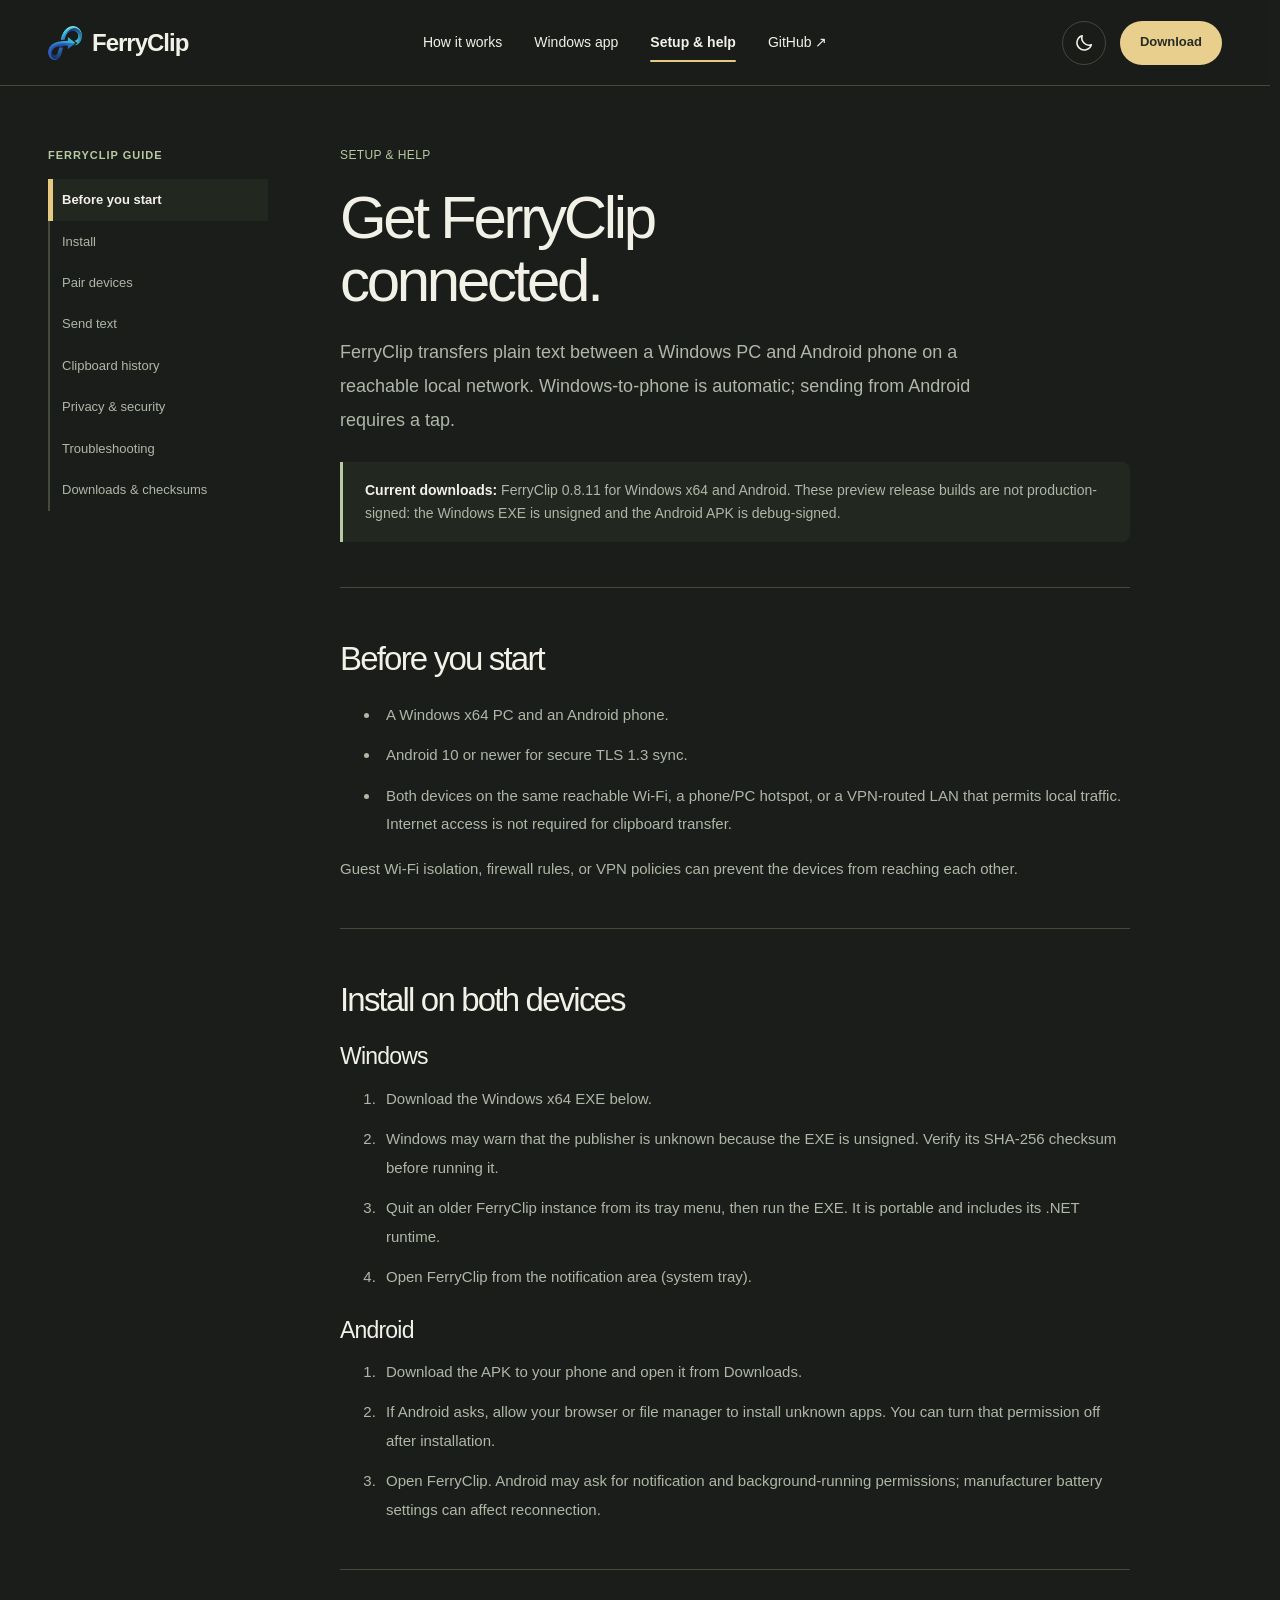
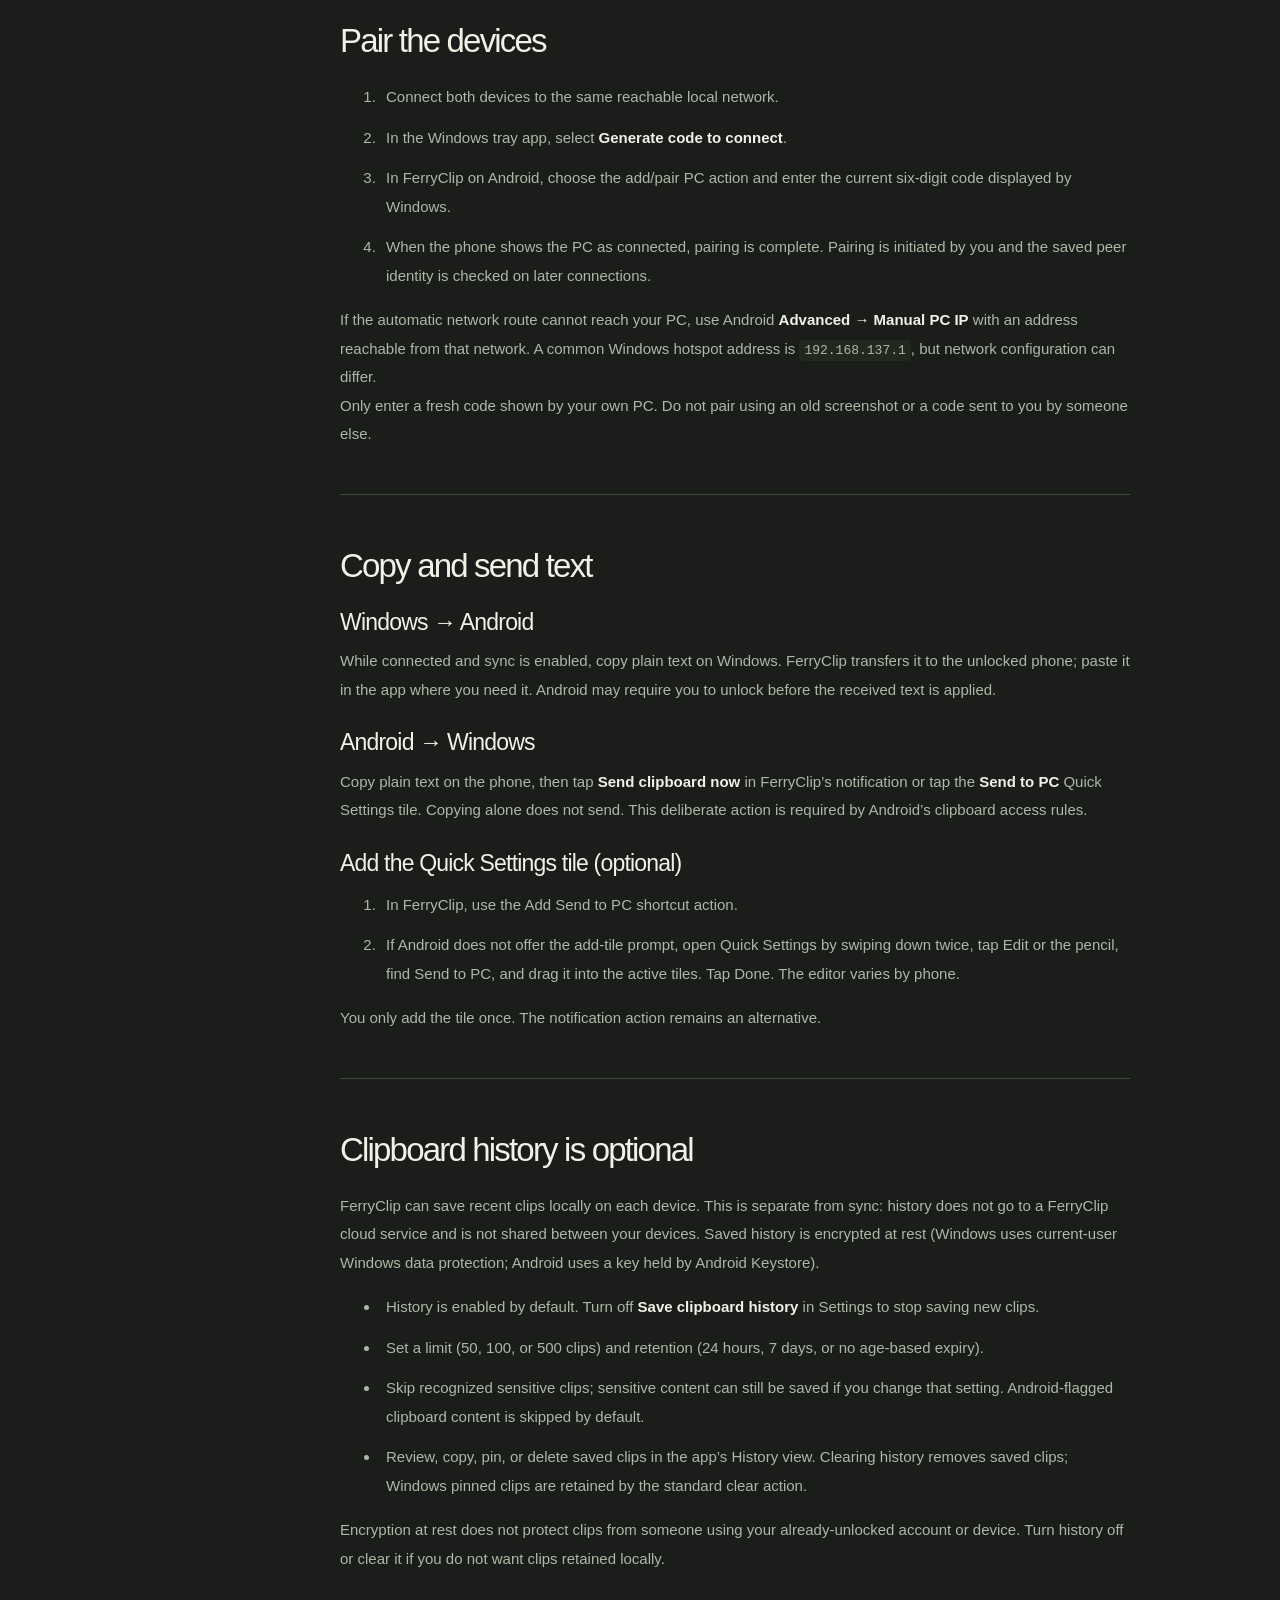
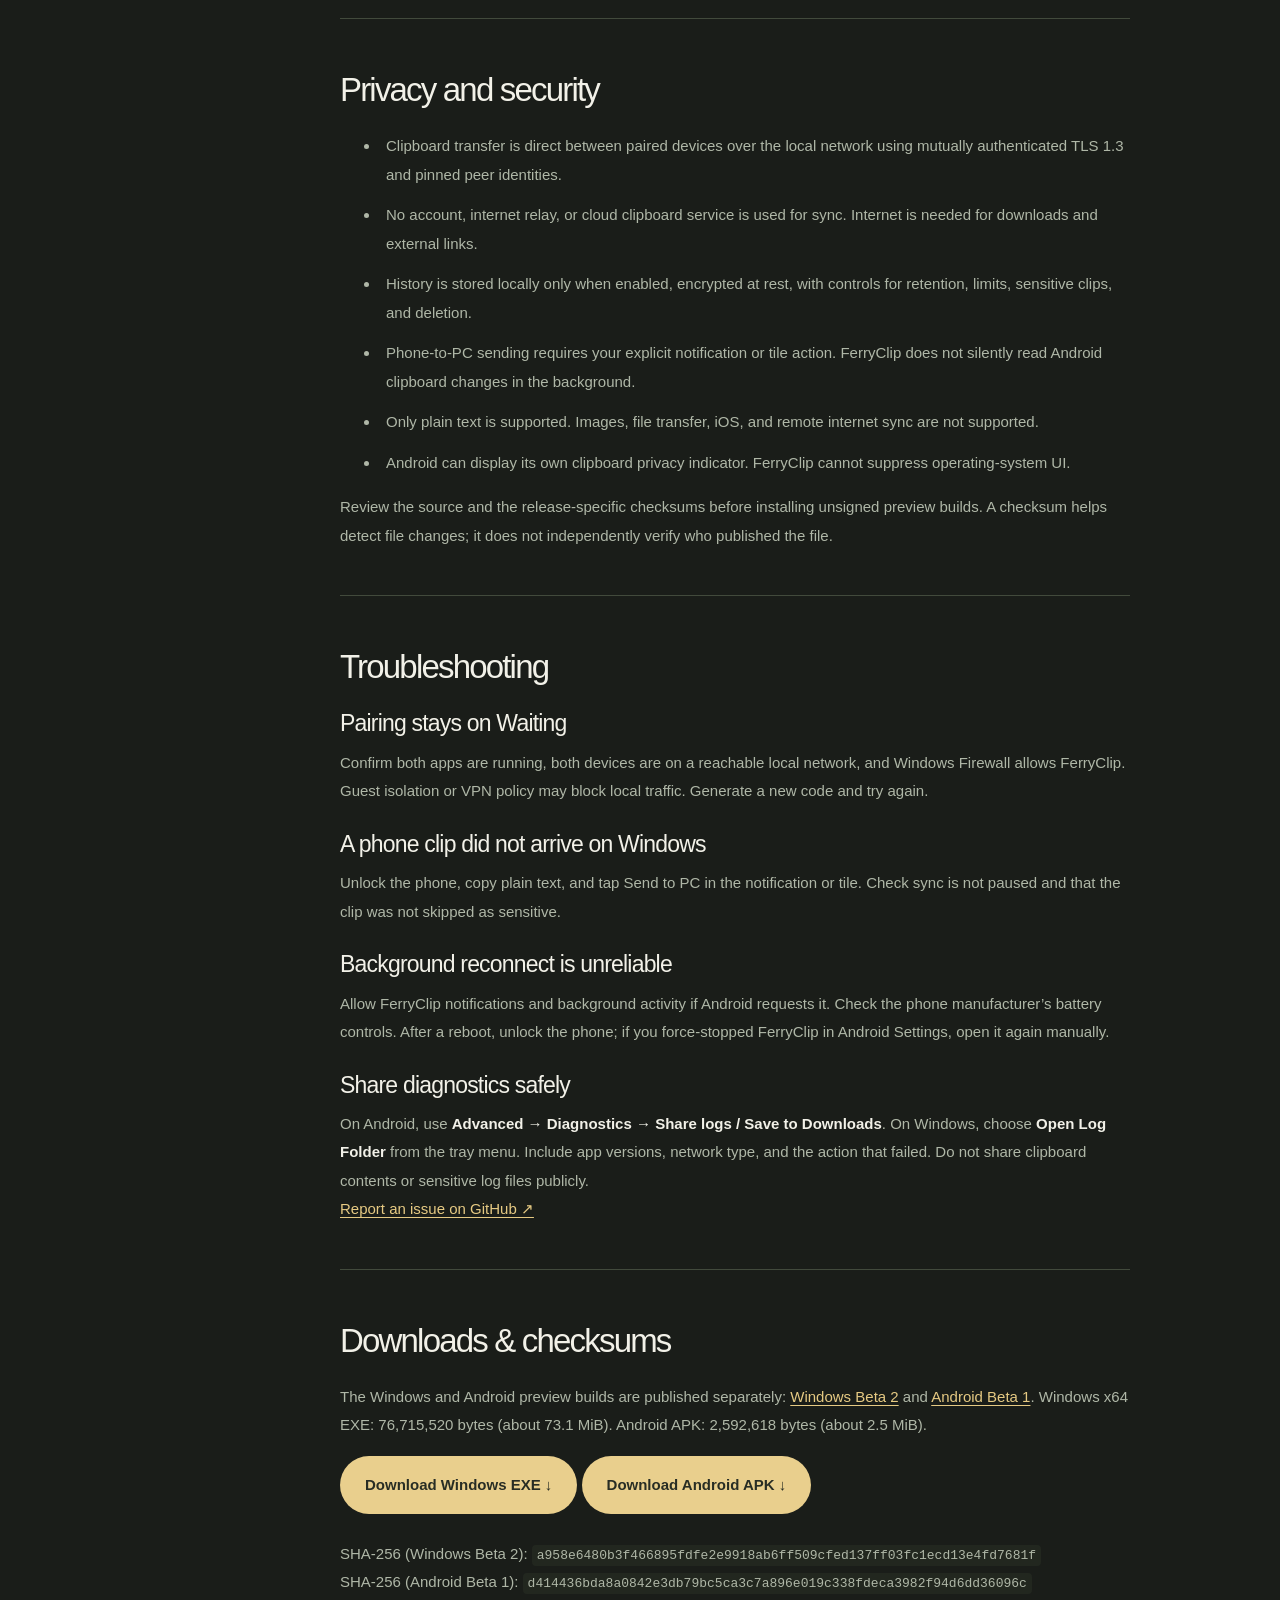
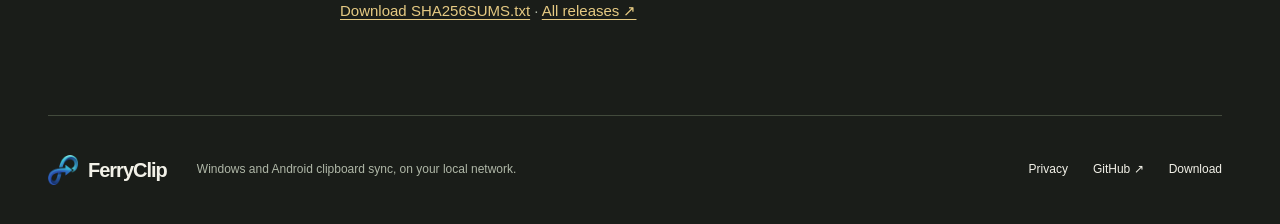
==== commit 7821233f: "Phase 10 - Site Improvements #2: Refine FAQ, downloads, and navigation" ====
--- a/site/docs.html
+++ b/site/docs.html
@@ -1,6 +1,6 @@
 <!doctype html>
 <html lang="en"><head><meta charset="utf-8"><meta name="viewport" content="width=device-width, initial-scale=1"><meta name="description" content="FerryClip setup, clipboard history, privacy, downloads and troubleshooting for Windows and Android."><meta name="color-scheme" content="light dark"><title>FerryClip setup and help</title><link rel="icon" href="FerryClip-logo.png" type="image/png"><link rel="stylesheet" href="style.css"><script src="app.js" defer></script></head><body>
-<a class="skip" href="#main">Skip to content</a><header class="site-header"><div class="container nav"><a class="brand" href="index.html" aria-label="FerryClip home"><img src="FerryClip-logo.png" width="34" height="34" alt="">FerryClip</a><nav aria-label="Main navigation"><a href="index.html#how-it-works">How it works</a><a href="index.html#screenshots">Windows app</a><a href="docs.html" aria-current="page">Setup &amp; help</a><a href="https://github.com/Tanishktewetia/FerryClip" target="_blank" rel="noopener noreferrer">GitHub ↗</a></nav><div class="nav-actions"><button class="theme-toggle" aria-label="Switch theme"><svg viewBox="0 0 24 24" aria-hidden="true"><path d="M20 14A8 8 0 0 1 10 4a8 8 0 1 0 10 10Z"/></svg></button><a class="button small" href="index.html#download">Download</a></div></div></header>
+<a class="skip" href="#main">Skip to content</a><header class="site-header"><div class="container nav"><a class="brand" href="index.html" aria-label="FerryClip home"><img src="FerryClip-logo.png" width="34" height="34" alt="">FerryClip</a><nav id="primary-navigation" aria-label="Main navigation"><a href="index.html#how-it-works">How it works</a><a href="index.html#screenshots">Windows app</a><a href="docs.html#start" aria-current="page">Setup &amp; help</a><a href="https://github.com/Tanishktewetia/FerryClip" target="_blank" rel="noopener noreferrer">GitHub ↗</a></nav><button class="nav-menu-toggle" type="button" aria-controls="primary-navigation" aria-expanded="false" aria-label="Open navigation"><span></span><span></span></button><div class="nav-actions"><button class="theme-toggle" aria-label="Switch to light theme" title="Change theme"><svg viewBox="0 0 24 24" aria-hidden="true"><path d="M20 14A8 8 0 0 1 10 4a8 8 0 1 0 10 10Z"/></svg></button><a class="button small" href="index.html#download">Download</a></div></div></header>
 <main id="main" class="container docs-layout"><aside class="docs-sidebar" aria-label="Documentation sections"><strong>FERRYCLIP GUIDE</strong><a href="#start">Before you start</a><a href="#install">Install</a><a href="#pair">Pair devices</a><a href="#send">Send text</a><a href="#history">Clipboard history</a><a href="#privacy">Privacy &amp; security</a><a href="#troubleshoot">Troubleshooting</a><a href="#downloads">Downloads &amp; checksums</a></aside>
 <div class="docs-content"><span class="overline">SETUP &amp; HELP</span><h1>Get FerryClip<br>connected.</h1><p class="lead">FerryClip transfers plain text between a Windows PC and Android phone on a reachable local network. Windows-to-phone is automatic; sending from Android requires a tap.</p><div class="callout"><strong>Current downloads:</strong> FerryClip 0.8.11 for Windows x64 and Android. These preview release builds are not production-signed: the Windows EXE is unsigned and the Android APK is debug-signed.</div>
 <section id="start"><h2>Before you start</h2><ul><li>A Windows x64 PC and an Android phone.</li><li>Android 10 or newer for secure TLS 1.3 sync.</li><li>Both devices on the same reachable Wi-Fi, a phone/PC hotspot, or a VPN-routed LAN that permits local traffic. Internet access is not required for clipboard transfer.</li></ul><p>Guest Wi-Fi isolation, firewall rules, or VPN policies can prevent the devices from reaching each other.</p></section>
@@ -8,7 +8,7 @@
 <section id="pair"><h2>Pair the devices</h2><ol><li>Connect both devices to the same reachable local network.</li><li>In the Windows tray app, select <strong>Generate code to connect</strong>.</li><li>In FerryClip on Android, choose the add/pair PC action and enter the current six-digit code displayed by Windows.</li><li>When the phone shows the PC as connected, pairing is complete. Pairing is initiated by you and the saved peer identity is checked on later connections.</li></ol><p>If the automatic network route cannot reach your PC, use Android <strong>Advanced → Manual PC IP</strong> with an address reachable from that network. A common Windows hotspot address is <code>192.168.137.1</code>, but network configuration can differ.</p><p>Only enter a fresh code shown by your own PC. Do not pair using an old screenshot or a code sent to you by someone else.</p></section>
 <section id="send"><h2>Copy and send text</h2><h3>Windows → Android</h3><p>While connected and sync is enabled, copy plain text on Windows. FerryClip transfers it to the unlocked phone; paste it in the app where you need it. Android may require you to unlock before the received text is applied.</p><h3>Android → Windows</h3><p>Copy plain text on the phone, then tap <strong>Send clipboard now</strong> in FerryClip’s notification or tap the <strong>Send to PC</strong> Quick Settings tile. Copying alone does not send. This deliberate action is required by Android’s clipboard access rules.</p><h3>Add the Quick Settings tile (optional)</h3><ol><li>In FerryClip, use the Add Send to PC shortcut action.</li><li>If Android does not offer the add-tile prompt, open Quick Settings by swiping down twice, tap Edit or the pencil, find Send to PC, and drag it into the active tiles. Tap Done. The editor varies by phone.</li></ol><p>You only add the tile once. The notification action remains an alternative.</p></section>
 <section id="history"><h2>Clipboard history is optional</h2><p>FerryClip can save recent clips locally on each device. This is separate from sync: history does not go to a FerryClip cloud service and is not shared between your devices. Saved history is encrypted at rest (Windows uses current-user Windows data protection; Android uses a key held by Android Keystore).</p><ul><li>History is enabled by default. Turn off <strong>Save clipboard history</strong> in Settings to stop saving new clips.</li><li>Set a limit (50, 100, or 500 clips) and retention (24 hours, 7 days, or no age-based expiry).</li><li>Skip recognized sensitive clips; sensitive content can still be saved if you change that setting. Android-flagged clipboard content is skipped by default.</li><li>Review, copy, pin, or delete saved clips in the app’s History view. Clearing history removes saved clips; Windows pinned clips are retained by the standard clear action.</li></ul><p>Encryption at rest does not protect clips from someone using your already-unlocked account or device. Turn history off or clear it if you do not want clips retained locally.</p></section>
-<section id="privacy"><h2>Privacy and security</h2><ul><li>Clipboard transfer is direct between paired devices over the local network using mutually authenticated TLS 1.3 and pinned peer identities.</li><li>No account, internet relay, or cloud clipboard service is used for sync. Internet is needed for downloads and external links.</li><li>History is stored locally only when enabled, encrypted at rest, with controls for retention, limits, sensitive clips, and deletion.</li><li>Phone-to-PC sending requires your explicit notification or tile action. FerryClip does not silently read Android clipboard changes in the background.</li><li>Only plain text is supported. Images, file transfer, iOS, and remote internet sync are not supported.</li><li>Android can display its own clipboard privacy indicator. FerryClip cannot suppress operating-system UI.</li></ul><p>Review the source and the release-specific checksums before installing unsigned preview builds. A checksum helps detect file changes; it does not independently verify the publisher.</p></section>
+<section id="privacy"><h2>Privacy and security</h2><ul><li>Clipboard transfer is direct between paired devices over the local network using mutually authenticated TLS 1.3 and pinned peer identities.</li><li>No account, internet relay, or cloud clipboard service is used for sync. Internet is needed for downloads and external links.</li><li>History is stored locally only when enabled, encrypted at rest, with controls for retention, limits, sensitive clips, and deletion.</li><li>Phone-to-PC sending requires your explicit notification or tile action. FerryClip does not silently read Android clipboard changes in the background.</li><li>Only plain text is supported. Images, file transfer, iOS, and remote internet sync are not supported.</li><li>Android can display its own clipboard privacy indicator. FerryClip cannot suppress operating-system UI.</li></ul><p>Review the source and the release-specific checksums before installing unsigned preview builds. A checksum helps detect file changes; it does not independently verify who published the file.</p></section>
 <section id="troubleshoot"><h2>Troubleshooting</h2><h3>Pairing stays on Waiting</h3><p>Confirm both apps are running, both devices are on a reachable local network, and Windows Firewall allows FerryClip. Guest isolation or VPN policy may block local traffic. Generate a new code and try again.</p><h3>A phone clip did not arrive on Windows</h3><p>Unlock the phone, copy plain text, and tap Send to PC in the notification or tile. Check sync is not paused and that the clip was not skipped as sensitive.</p><h3>Background reconnect is unreliable</h3><p>Allow FerryClip notifications and background activity if Android requests it. Check the phone manufacturer’s battery controls. After a reboot, unlock the phone; if you force-stopped FerryClip in Android Settings, open it again manually.</p><h3>Share diagnostics safely</h3><p>On Android, use <strong>Advanced → Diagnostics → Share logs / Save to Downloads</strong>. On Windows, choose <strong>Open Log Folder</strong> from the tray menu. Include app versions, network type, and the action that failed. Do not share clipboard contents or sensitive log files publicly.</p><p><a href="https://github.com/Tanishktewetia/FerryClip/issues" target="_blank" rel="noopener noreferrer">Report an issue on GitHub ↗</a></p></section>
-<section id="downloads"><h2>Downloads &amp; checksums</h2><p>Both 0.8.11 downloads are from the published <a href="https://github.com/Tanishktewetia/FerryClip/releases/tag/v0.8.11-beta.1" target="_blank" rel="noopener noreferrer">GitHub 0.8.11 release</a>. Windows x64 EXE: 72,529,176 bytes. Android APK: 2,592,618 bytes.</p><p><a class="button windows-download" href="https://github.com/Tanishktewetia/FerryClip/releases/download/v0.8.11-beta.1/FerryClip-0.8.11-win-x64.exe" download>Download Windows EXE ↓</a> <a class="button apk-download" href="https://github.com/Tanishktewetia/FerryClip/releases/download/v0.8.11-beta.1/FerryClip-beta-0.8.11.apk" download>Download Android APK ↓</a></p><p class="download-status" role="status"></p><p>SHA-256 (Windows): <code>c711dd76caeca148ec25b855068b7feb48fdf690d74e24a55ffdf96bc8ac9f2f</code></p><p>SHA-256 (Android): <code>d414436bda8a0842e3db79bc5ca3c7a896e019c338fdeca3982f94d6dd36096c</code></p><p><a href="downloads/SHA256SUMS.txt" download>Download SHA256SUMS.txt</a> · <a href="https://github.com/Tanishktewetia/FerryClip/releases" target="_blank" rel="noopener noreferrer">All releases ↗</a></p></section>
+<section id="downloads"><h2>Downloads &amp; checksums</h2><p>The Windows and Android preview builds are published separately: <a href="https://github.com/Tanishktewetia/FerryClip/releases/tag/v0.8.11-beta.2" target="_blank" rel="noopener noreferrer">Windows Beta 2</a> and <a href="https://github.com/Tanishktewetia/FerryClip/releases/tag/v0.8.11-beta.1" target="_blank" rel="noopener noreferrer">Android Beta 1</a>. Windows x64 EXE: 76,715,520 bytes (about 73.1 MiB). Android APK: 2,592,618 bytes (about 2.5 MiB).</p><p><a class="button windows-download" href="https://github.com/Tanishktewetia/FerryClip/releases/download/v0.8.11-beta.2/FerryClip.exe" download>Download Windows EXE ↓</a> <a class="button apk-download" href="https://github.com/Tanishktewetia/FerryClip/releases/download/v0.8.11-beta.1/FerryClip-beta-0.8.11.apk" download>Download Android APK ↓</a></p><p class="download-status" role="status"></p><p>SHA-256 (Windows Beta 2): <code>a958e6480b3f466895fdfe2e9918ab6ff509cfed137ff03fc1ecd13e4fd7681f</code></p><p>SHA-256 (Android Beta 1): <code>d414436bda8a0842e3db79bc5ca3c7a896e019c338fdeca3982f94d6dd36096c</code></p><p><a href="downloads/SHA256SUMS.txt" download>Download SHA256SUMS.txt</a> · <a href="https://github.com/Tanishktewetia/FerryClip/releases" target="_blank" rel="noopener noreferrer">All releases ↗</a></p></section>
 </div></main><footer class="container footer"><a class="brand" href="index.html"><img src="FerryClip-logo.png" width="30" height="30" alt="">FerryClip</a><span>Windows and Android clipboard sync, on your local network.</span><div><a href="#privacy">Privacy</a><a href="https://github.com/Tanishktewetia/FerryClip" target="_blank" rel="noopener noreferrer">GitHub ↗</a><a href="index.html#download">Download</a></div></footer></body></html>
--- a/site/style.css
+++ b/site/style.css
@@ -47,3 +47,41 @@
 .app-shot-main{grid-row:span 2;align-self:center;}
 @media(max-width:800px){.app-gallery{padding-block:55px 65px;}.app-gallery-grid{grid-template-columns:1fr;gap:14px;}.app-shot-main{grid-row:auto;}.docs-sidebar a[aria-current="location"]{border-color:var(--brand);}}
 @media(prefers-reduced-motion:reduce){.app-shot{scroll-behavior:auto;}}
+/* Shared navigation, mobile menu, and theme-matched scrollbar. */
+:root{scrollbar-color:color-mix(in srgb,var(--muted) 42%,transparent) transparent;scrollbar-width:thin}
+::-webkit-scrollbar{width:9px;height:9px}
+::-webkit-scrollbar-track{background:var(--bg)}
+::-webkit-scrollbar-thumb{background:color-mix(in srgb,var(--muted) 38%,transparent);border:2px solid var(--bg);border-radius:999px}
+::-webkit-scrollbar-thumb:hover{background:color-mix(in srgb,var(--brand) 78%,var(--muted))}
+.site-header .nav nav a[aria-current=page]{color:var(--ink);font-weight:650;position:relative}
+.site-header .nav nav a[aria-current=page]:after{content:"";position:absolute;bottom:3px;left:0;right:0;height:2px;border-radius:2px;background:var(--brand)}
+.nav-menu-toggle{display:none}
+.faq-intro{max-width:290px;margin:13px 0 8px;font-size:14px;line-height:1.7}
+.platform-symbol{width:34px;height:34px;display:grid;place-items:center;margin-bottom:17px;color:var(--brand)}
+.platform-symbol svg{width:30px;height:30px;fill:currentColor;stroke:none}
+.platform-download>p:not(.platform-fine){font-size:13px;line-height:1.7;color:var(--ink);font-weight:550;font-variant-numeric:tabular-nums;min-height:44px}
+.platform-download .button{min-height:54px;width:100%;justify-content:space-between;margin-top:18px;padding:12px 19px;background:var(--cta);color:var(--cta-text)}
+.platform-download .button:hover{background:var(--brand-hover);color:var(--bg)}
+.platform-download .platform-fine{color:var(--muted);min-height:0}
+.download-section>.download-fine{color:var(--muted);line-height:1.8}
+.download-fine a{text-decoration:underline;text-underline-offset:3px;color:var(--ink)}
+@media(max-width:800px){
+ .site-header{height:72px}.nav{gap:12px;position:relative}
+ .nav-menu-toggle{display:flex;flex-direction:column;justify-content:center;align-items:center;gap:5px;width:44px;height:44px;padding:0;border:1px solid var(--line);border-radius:50%;background:transparent;color:var(--ink);cursor:pointer;order:3}
+ .nav-menu-toggle span{width:16px;height:1.5px;background:currentColor;transition:transform .2s}
+ .nav-menu-toggle[aria-expanded=true] span:first-child{transform:translateY(3.25px) rotate(45deg)}.nav-menu-toggle[aria-expanded=true] span:last-child{transform:translateY(-3.25px) rotate(-45deg)}
+ .nav-actions{margin-left:auto;gap:8px}
+ .nav nav{display:none;position:absolute;top:calc(100% + 1px);left:-1px;right:-1px;z-index:30;flex-direction:column;gap:2px;padding:10px 16px 14px;background:var(--header);border:1px solid var(--line);border-radius:0 0 16px 16px;box-shadow:0 16px 28px #0002}
+ .nav nav.is-open{display:flex}.nav nav a{min-height:46px;padding-inline:8px}.site-header .nav nav a[aria-current=page]:after{display:none}.platform-download>p:not(.platform-fine){min-height:0}
+}
+@media(max-width:420px){.brand{font-size:21px}.nav-actions .button.small{padding-inline:13px}.theme-toggle{width:40px;height:40px}.nav-menu-toggle{width:40px;height:40px}}
+@media(prefers-reduced-motion:reduce){.nav-menu-toggle span{transition:none}}
+/* Final theme and scrollbar refinements. */
+html{scrollbar-gutter:stable;scrollbar-color:var(--scroll-thumb,var(--muted)) transparent}
+::-webkit-scrollbar{width:8px;height:8px}
+::-webkit-scrollbar-thumb{background:var(--scroll-thumb,var(--muted));border:2px solid var(--bg);border-radius:999px}
+:root[data-theme=dark]{--scroll-thumb:#687160}
+:root[data-theme=light]{--scroll-thumb:#a0a79a}
+:root[data-theme=dark] .download-section{background:var(--surface);color:var(--ink);border:1px solid var(--line)}
+:root[data-theme=dark] .platform-download{background:var(--soft);border-color:var(--line)}
+:root[data-theme=dark] .platform-download .text-link{color:var(--brand)}
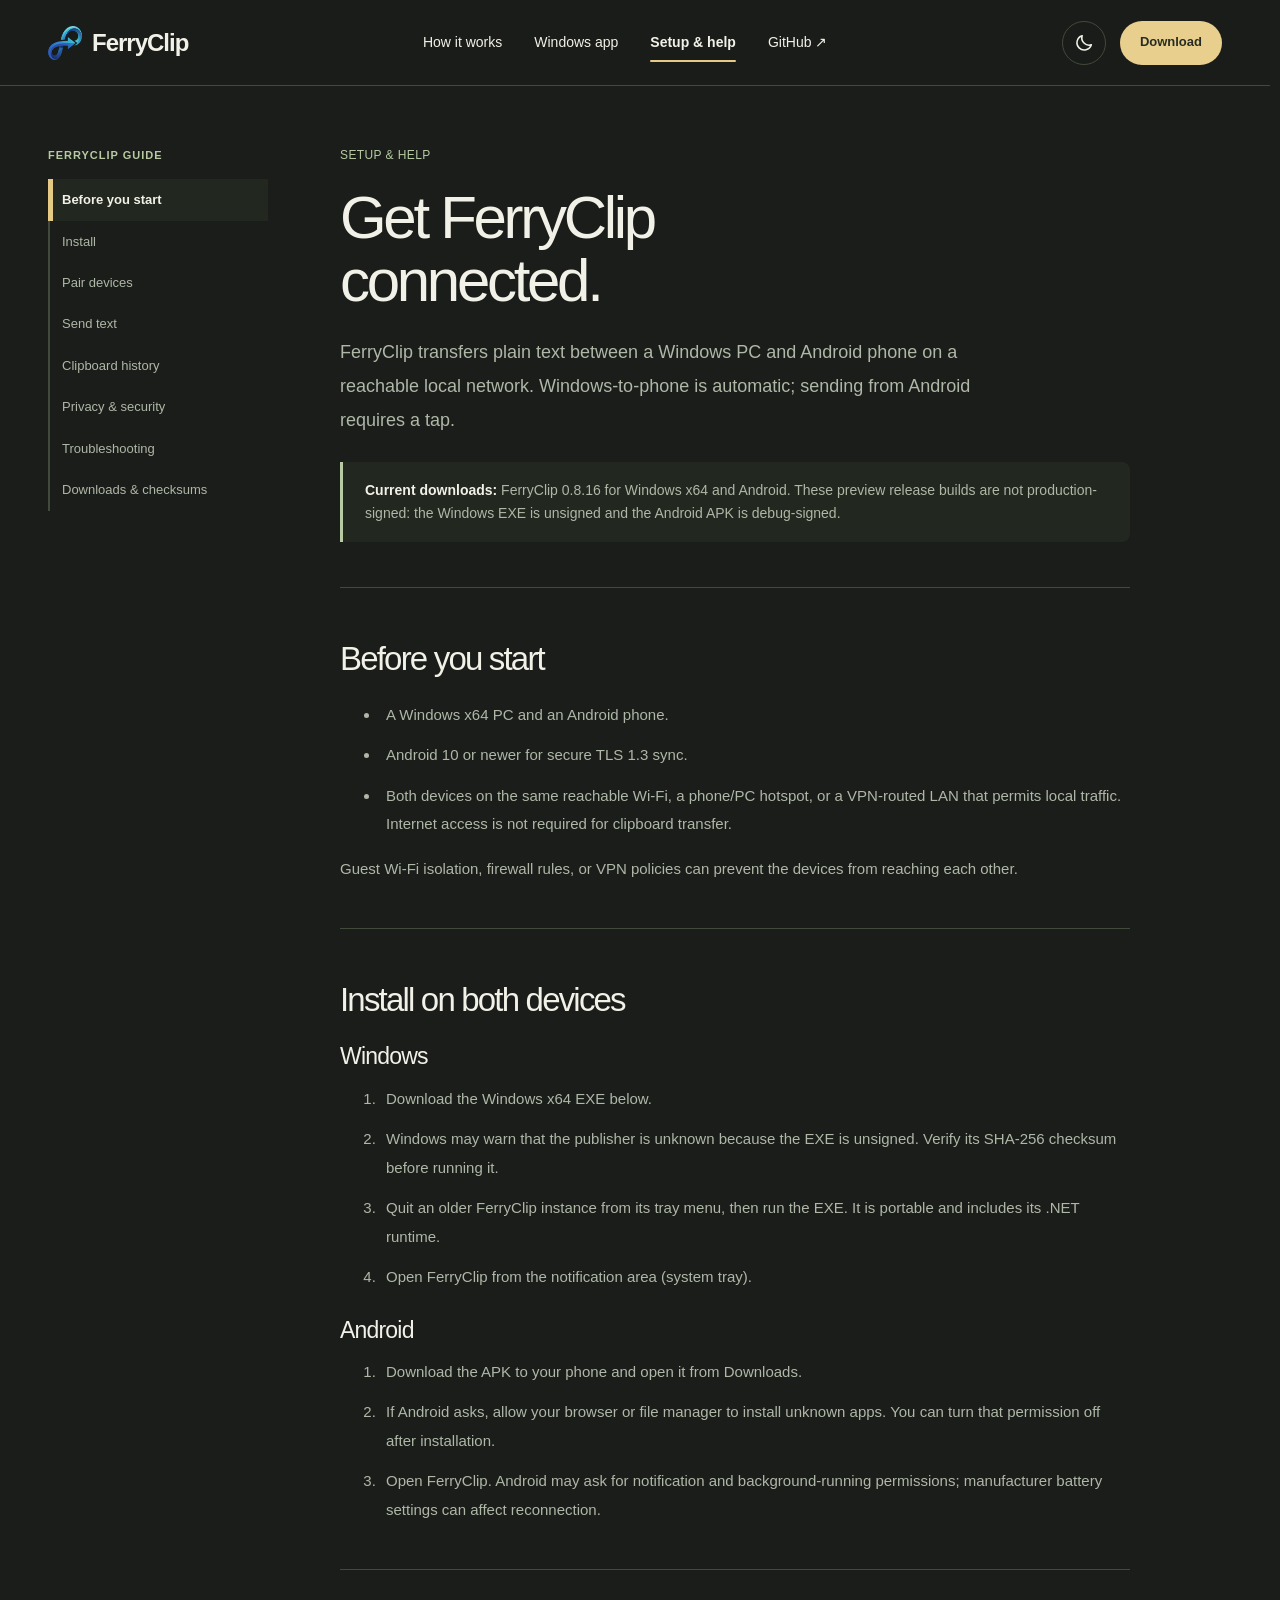
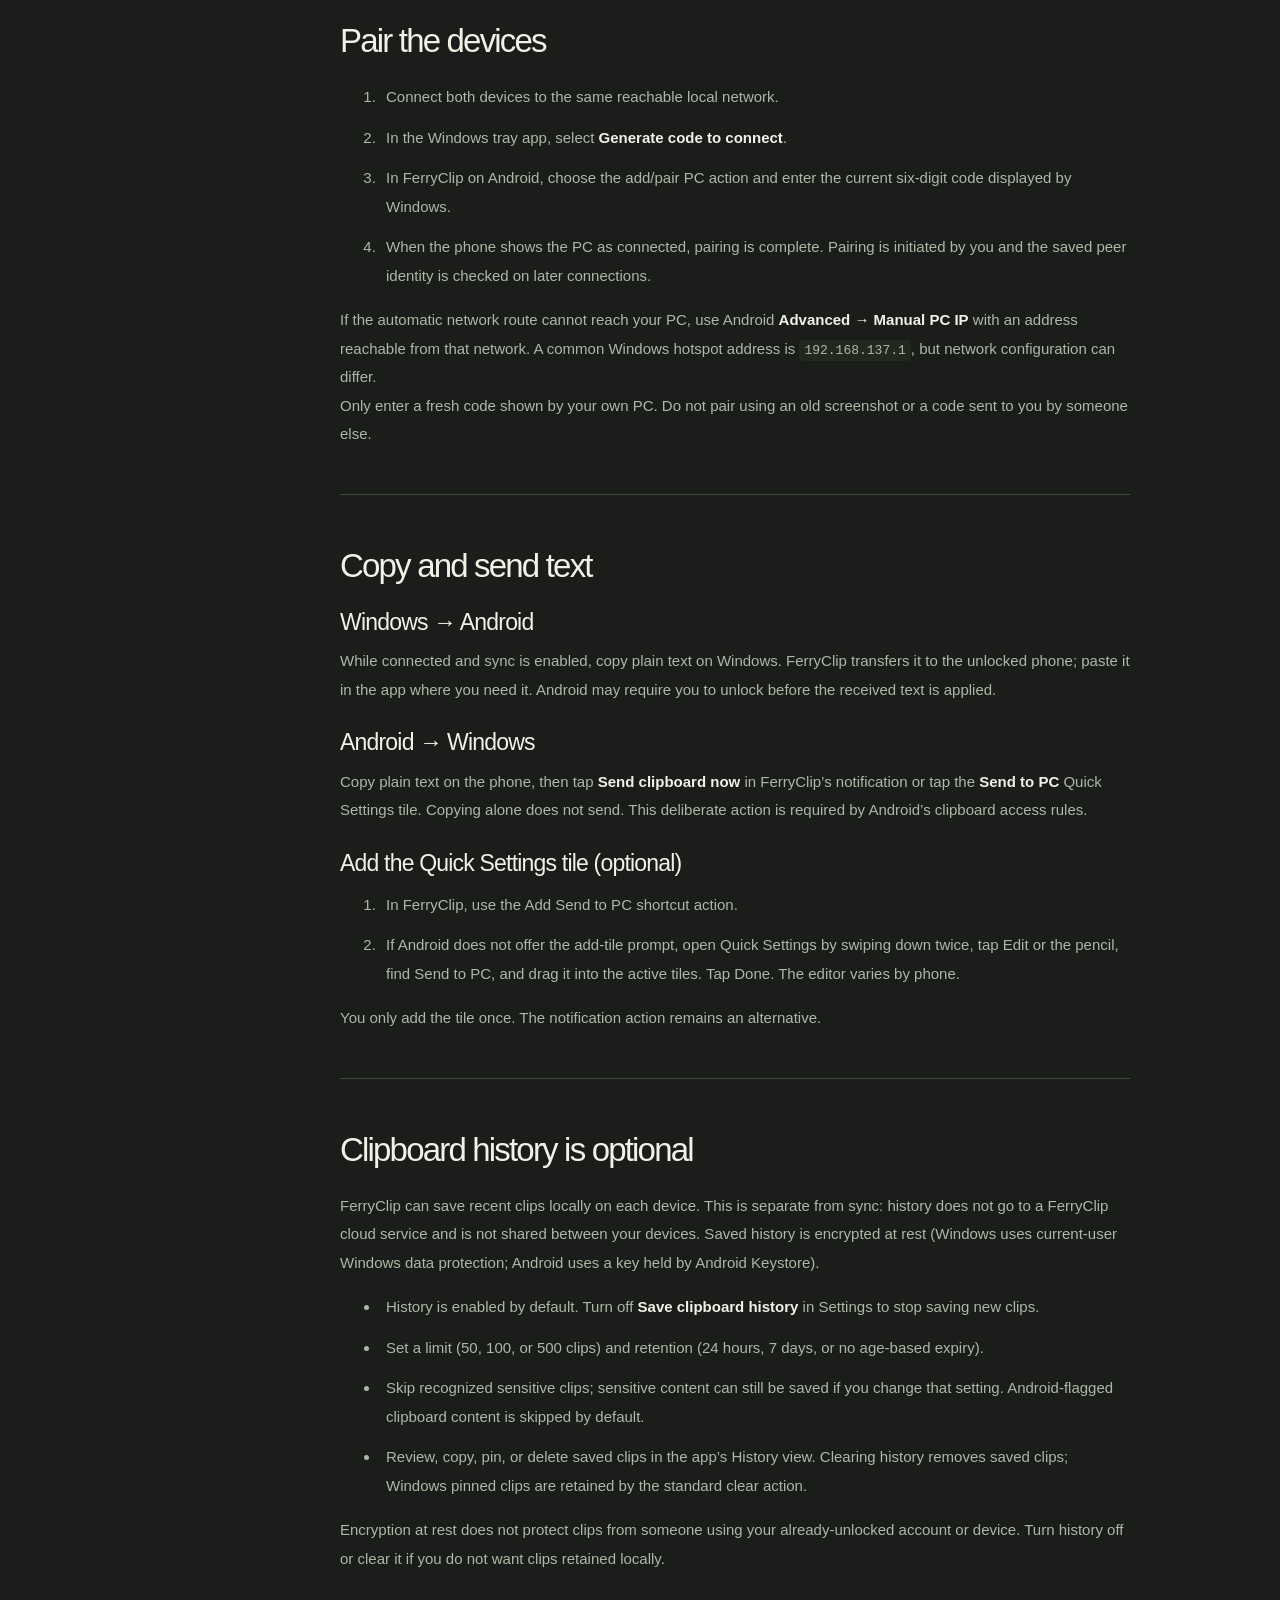
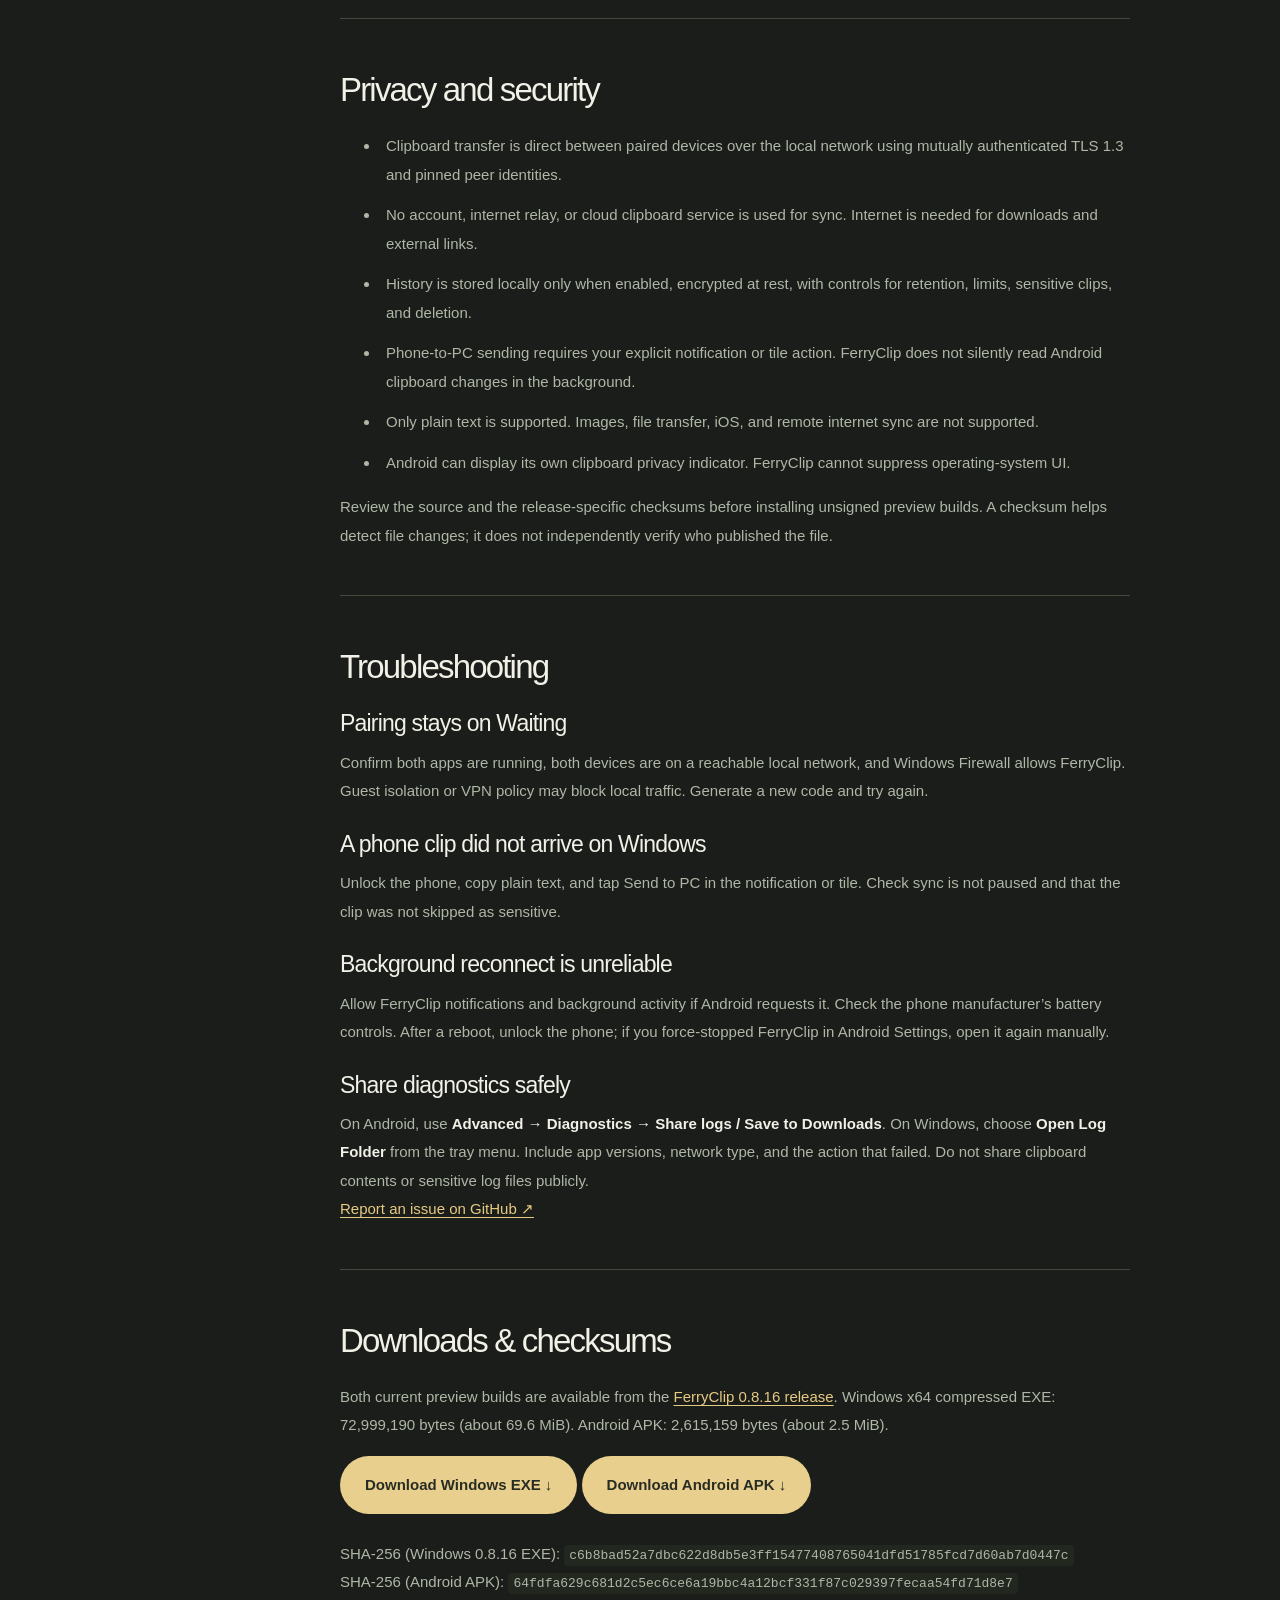
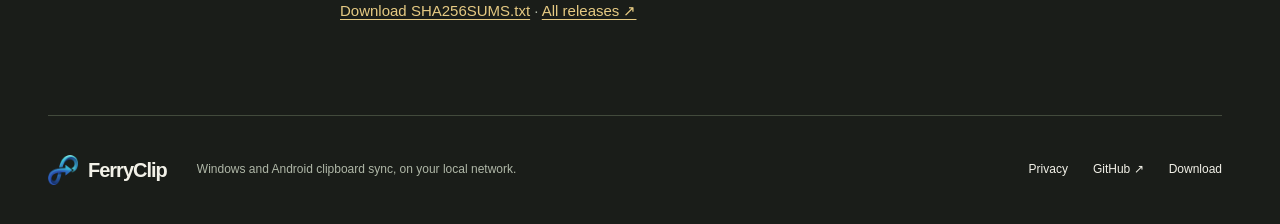
==== commit 0a2f4e18: "Phase 10 - Windows_App Improvements #3: Detect repeated clipboard copy events Track Windows clipboar" ====
--- a/site/docs.html
+++ b/site/docs.html
@@ -2,7 +2,7 @@
 <html lang="en"><head><meta charset="utf-8"><meta name="viewport" content="width=device-width, initial-scale=1"><meta name="description" content="FerryClip setup, clipboard history, privacy, downloads and troubleshooting for Windows and Android."><meta name="color-scheme" content="light dark"><title>FerryClip setup and help</title><link rel="icon" href="FerryClip-logo.png" type="image/png"><link rel="stylesheet" href="style.css"><script src="app.js" defer></script></head><body>
 <a class="skip" href="#main">Skip to content</a><header class="site-header"><div class="container nav"><a class="brand" href="index.html" aria-label="FerryClip home"><img src="FerryClip-logo.png" width="34" height="34" alt="">FerryClip</a><nav id="primary-navigation" aria-label="Main navigation"><a href="index.html#how-it-works">How it works</a><a href="index.html#screenshots">Windows app</a><a href="docs.html#start" aria-current="page">Setup &amp; help</a><a href="https://github.com/Tanishktewetia/FerryClip" target="_blank" rel="noopener noreferrer">GitHub ↗</a></nav><button class="nav-menu-toggle" type="button" aria-controls="primary-navigation" aria-expanded="false" aria-label="Open navigation"><span></span><span></span></button><div class="nav-actions"><button class="theme-toggle" aria-label="Switch to light theme" title="Change theme"><svg viewBox="0 0 24 24" aria-hidden="true"><path d="M20 14A8 8 0 0 1 10 4a8 8 0 1 0 10 10Z"/></svg></button><a class="button small" href="index.html#download">Download</a></div></div></header>
 <main id="main" class="container docs-layout"><aside class="docs-sidebar" aria-label="Documentation sections"><strong>FERRYCLIP GUIDE</strong><a href="#start">Before you start</a><a href="#install">Install</a><a href="#pair">Pair devices</a><a href="#send">Send text</a><a href="#history">Clipboard history</a><a href="#privacy">Privacy &amp; security</a><a href="#troubleshoot">Troubleshooting</a><a href="#downloads">Downloads &amp; checksums</a></aside>
-<div class="docs-content"><span class="overline">SETUP &amp; HELP</span><h1>Get FerryClip<br>connected.</h1><p class="lead">FerryClip transfers plain text between a Windows PC and Android phone on a reachable local network. Windows-to-phone is automatic; sending from Android requires a tap.</p><div class="callout"><strong>Current downloads:</strong> FerryClip 0.8.11 for Windows x64 and Android. These preview release builds are not production-signed: the Windows EXE is unsigned and the Android APK is debug-signed.</div>
+<div class="docs-content"><span class="overline">SETUP &amp; HELP</span><h1>Get FerryClip<br>connected.</h1><p class="lead">FerryClip transfers plain text between a Windows PC and Android phone on a reachable local network. Windows-to-phone is automatic; sending from Android requires a tap.</p><div class="callout"><strong>Current downloads:</strong> FerryClip 0.8.16 for Windows x64 and Android. These preview release builds are not production-signed: the Windows EXE is unsigned and the Android APK is debug-signed.</div>
 <section id="start"><h2>Before you start</h2><ul><li>A Windows x64 PC and an Android phone.</li><li>Android 10 or newer for secure TLS 1.3 sync.</li><li>Both devices on the same reachable Wi-Fi, a phone/PC hotspot, or a VPN-routed LAN that permits local traffic. Internet access is not required for clipboard transfer.</li></ul><p>Guest Wi-Fi isolation, firewall rules, or VPN policies can prevent the devices from reaching each other.</p></section>
 <section id="install"><h2>Install on both devices</h2><h3>Windows</h3><ol><li>Download the Windows x64 EXE below.</li><li>Windows may warn that the publisher is unknown because the EXE is unsigned. Verify its SHA-256 checksum before running it.</li><li>Quit an older FerryClip instance from its tray menu, then run the EXE. It is portable and includes its .NET runtime.</li><li>Open FerryClip from the notification area (system tray).</li></ol><h3>Android</h3><ol><li>Download the APK to your phone and open it from Downloads.</li><li>If Android asks, allow your browser or file manager to install unknown apps. You can turn that permission off after installation.</li><li>Open FerryClip. Android may ask for notification and background-running permissions; manufacturer battery settings can affect reconnection.</li></ol></section>
 <section id="pair"><h2>Pair the devices</h2><ol><li>Connect both devices to the same reachable local network.</li><li>In the Windows tray app, select <strong>Generate code to connect</strong>.</li><li>In FerryClip on Android, choose the add/pair PC action and enter the current six-digit code displayed by Windows.</li><li>When the phone shows the PC as connected, pairing is complete. Pairing is initiated by you and the saved peer identity is checked on later connections.</li></ol><p>If the automatic network route cannot reach your PC, use Android <strong>Advanced → Manual PC IP</strong> with an address reachable from that network. A common Windows hotspot address is <code>192.168.137.1</code>, but network configuration can differ.</p><p>Only enter a fresh code shown by your own PC. Do not pair using an old screenshot or a code sent to you by someone else.</p></section>
@@ -10,5 +10,5 @@
 <section id="history"><h2>Clipboard history is optional</h2><p>FerryClip can save recent clips locally on each device. This is separate from sync: history does not go to a FerryClip cloud service and is not shared between your devices. Saved history is encrypted at rest (Windows uses current-user Windows data protection; Android uses a key held by Android Keystore).</p><ul><li>History is enabled by default. Turn off <strong>Save clipboard history</strong> in Settings to stop saving new clips.</li><li>Set a limit (50, 100, or 500 clips) and retention (24 hours, 7 days, or no age-based expiry).</li><li>Skip recognized sensitive clips; sensitive content can still be saved if you change that setting. Android-flagged clipboard content is skipped by default.</li><li>Review, copy, pin, or delete saved clips in the app’s History view. Clearing history removes saved clips; Windows pinned clips are retained by the standard clear action.</li></ul><p>Encryption at rest does not protect clips from someone using your already-unlocked account or device. Turn history off or clear it if you do not want clips retained locally.</p></section>
 <section id="privacy"><h2>Privacy and security</h2><ul><li>Clipboard transfer is direct between paired devices over the local network using mutually authenticated TLS 1.3 and pinned peer identities.</li><li>No account, internet relay, or cloud clipboard service is used for sync. Internet is needed for downloads and external links.</li><li>History is stored locally only when enabled, encrypted at rest, with controls for retention, limits, sensitive clips, and deletion.</li><li>Phone-to-PC sending requires your explicit notification or tile action. FerryClip does not silently read Android clipboard changes in the background.</li><li>Only plain text is supported. Images, file transfer, iOS, and remote internet sync are not supported.</li><li>Android can display its own clipboard privacy indicator. FerryClip cannot suppress operating-system UI.</li></ul><p>Review the source and the release-specific checksums before installing unsigned preview builds. A checksum helps detect file changes; it does not independently verify who published the file.</p></section>
 <section id="troubleshoot"><h2>Troubleshooting</h2><h3>Pairing stays on Waiting</h3><p>Confirm both apps are running, both devices are on a reachable local network, and Windows Firewall allows FerryClip. Guest isolation or VPN policy may block local traffic. Generate a new code and try again.</p><h3>A phone clip did not arrive on Windows</h3><p>Unlock the phone, copy plain text, and tap Send to PC in the notification or tile. Check sync is not paused and that the clip was not skipped as sensitive.</p><h3>Background reconnect is unreliable</h3><p>Allow FerryClip notifications and background activity if Android requests it. Check the phone manufacturer’s battery controls. After a reboot, unlock the phone; if you force-stopped FerryClip in Android Settings, open it again manually.</p><h3>Share diagnostics safely</h3><p>On Android, use <strong>Advanced → Diagnostics → Share logs / Save to Downloads</strong>. On Windows, choose <strong>Open Log Folder</strong> from the tray menu. Include app versions, network type, and the action that failed. Do not share clipboard contents or sensitive log files publicly.</p><p><a href="https://github.com/Tanishktewetia/FerryClip/issues" target="_blank" rel="noopener noreferrer">Report an issue on GitHub ↗</a></p></section>
-<section id="downloads"><h2>Downloads &amp; checksums</h2><p>The Windows and Android preview builds are published separately: <a href="https://github.com/Tanishktewetia/FerryClip/releases/tag/v0.8.11-beta.2" target="_blank" rel="noopener noreferrer">Windows Beta 2</a> and <a href="https://github.com/Tanishktewetia/FerryClip/releases/tag/v0.8.11-beta.1" target="_blank" rel="noopener noreferrer">Android Beta 1</a>. Windows x64 EXE: 76,715,520 bytes (about 73.1 MiB). Android APK: 2,592,618 bytes (about 2.5 MiB).</p><p><a class="button windows-download" href="https://github.com/Tanishktewetia/FerryClip/releases/download/v0.8.11-beta.2/FerryClip.exe" download>Download Windows EXE ↓</a> <a class="button apk-download" href="https://github.com/Tanishktewetia/FerryClip/releases/download/v0.8.11-beta.1/FerryClip-beta-0.8.11.apk" download>Download Android APK ↓</a></p><p class="download-status" role="status"></p><p>SHA-256 (Windows Beta 2): <code>a958e6480b3f466895fdfe2e9918ab6ff509cfed137ff03fc1ecd13e4fd7681f</code></p><p>SHA-256 (Android Beta 1): <code>d414436bda8a0842e3db79bc5ca3c7a896e019c338fdeca3982f94d6dd36096c</code></p><p><a href="downloads/SHA256SUMS.txt" download>Download SHA256SUMS.txt</a> · <a href="https://github.com/Tanishktewetia/FerryClip/releases" target="_blank" rel="noopener noreferrer">All releases ↗</a></p></section>
+<section id="downloads"><h2>Downloads &amp; checksums</h2><p>Both current preview builds are available from the <a href="https://github.com/Tanishktewetia/FerryClip/releases/tag/v0.8.11-beta.2" target="_blank" rel="noopener noreferrer">FerryClip 0.8.16 release</a>. Windows x64 compressed EXE: 72,999,190 bytes (about 69.6 MiB). Android APK: 2,615,159 bytes (about 2.5 MiB).</p><p><a class="button windows-download" href="https://github.com/Tanishktewetia/FerryClip/releases/download/v0.8.11-beta.2/FerryClip-0.8.16-Windows.exe" download>Download Windows EXE ↓</a> <a class="button apk-download" href="https://github.com/Tanishktewetia/FerryClip/releases/download/v0.8.11-beta.2/FerryClip-0.8.16-Android.apk" download>Download Android APK ↓</a></p><p class="download-status" role="status"></p><p>SHA-256 (Windows 0.8.16 EXE): <code>c6b8bad52a7dbc622d8db5e3ff15477408765041dfd51785fcd7d60ab7d0447c</code></p><p>SHA-256 (Android APK): <code>64fdfa629c681d2c5ec6ce6a19bbc4a12bcf331f87c029397fecaa54fd71d8e7</code></p><p><a href="downloads/SHA256SUMS.txt" download>Download SHA256SUMS.txt</a> · <a href="https://github.com/Tanishktewetia/FerryClip/releases" target="_blank" rel="noopener noreferrer">All releases ↗</a></p></section>
 </div></main><footer class="container footer"><a class="brand" href="index.html"><img src="FerryClip-logo.png" width="30" height="30" alt="">FerryClip</a><span>Windows and Android clipboard sync, on your local network.</span><div><a href="#privacy">Privacy</a><a href="https://github.com/Tanishktewetia/FerryClip" target="_blank" rel="noopener noreferrer">GitHub ↗</a><a href="index.html#download">Download</a></div></footer></body></html>
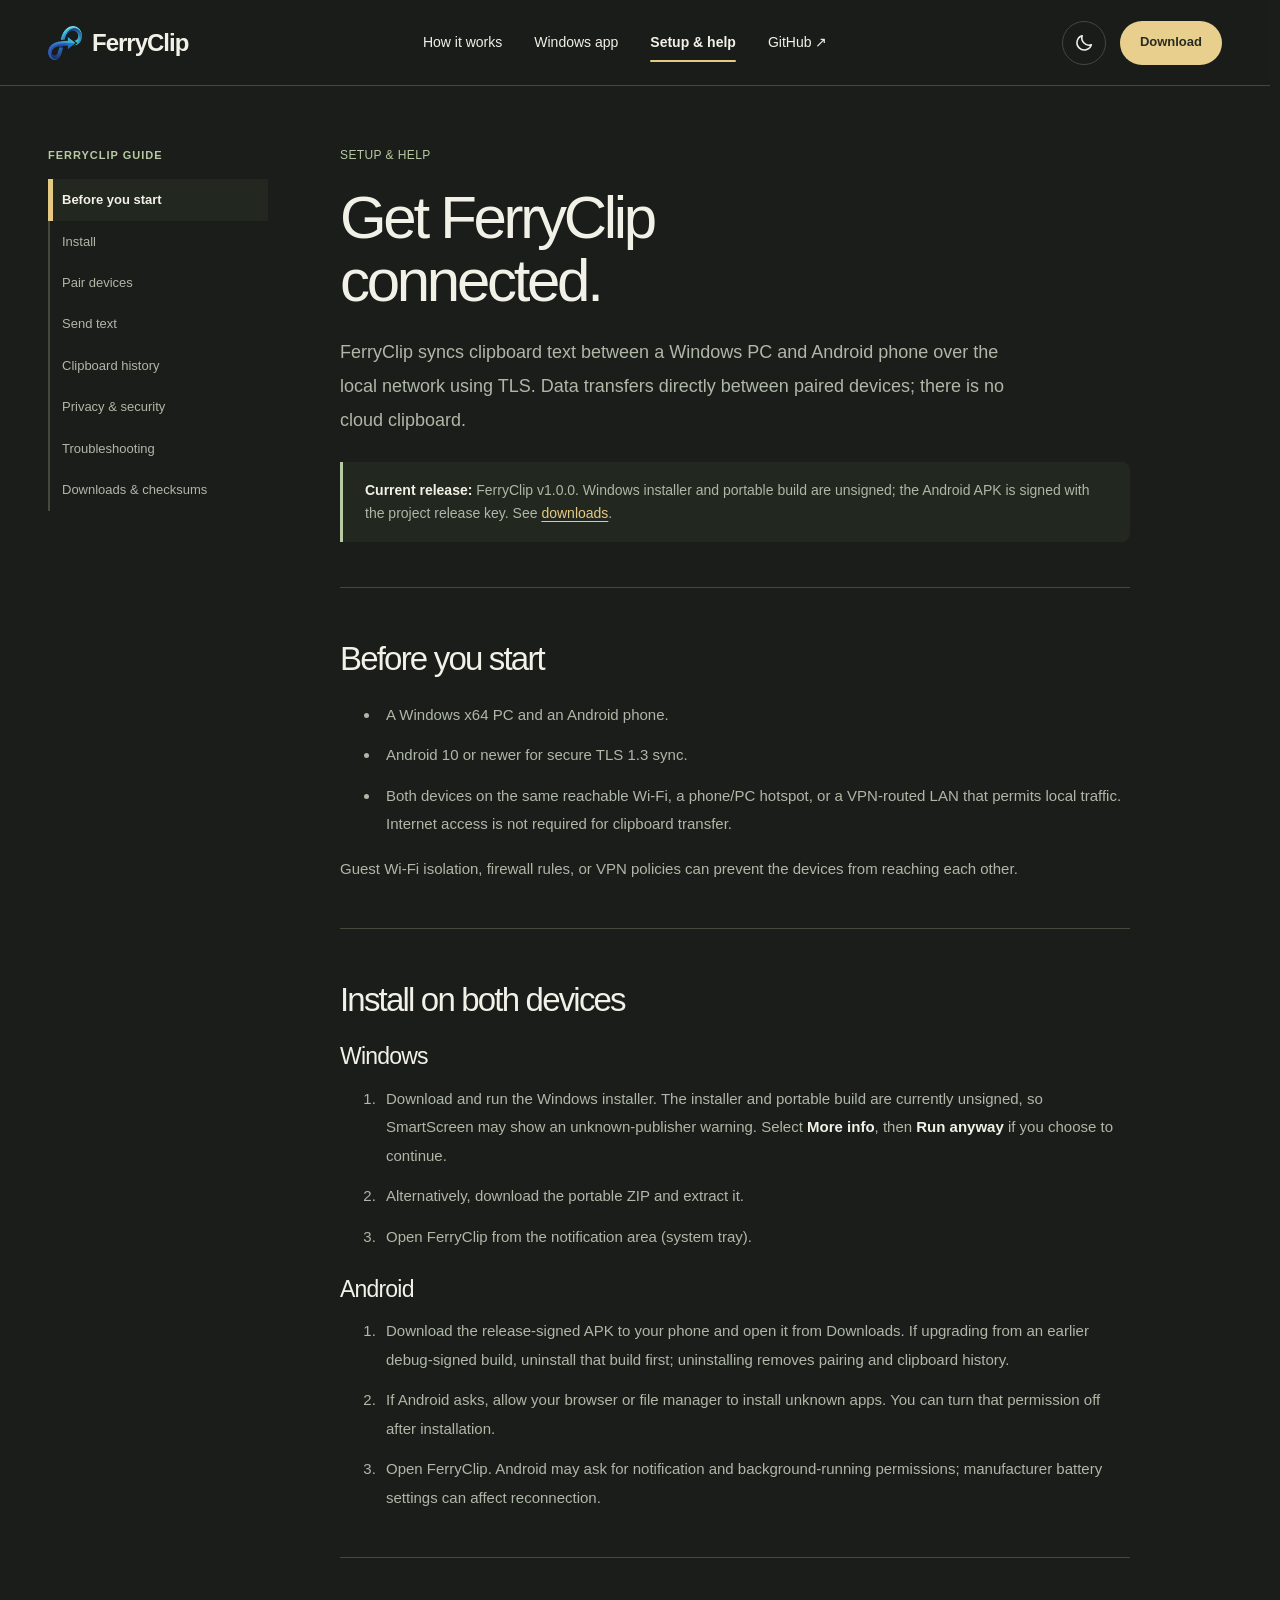
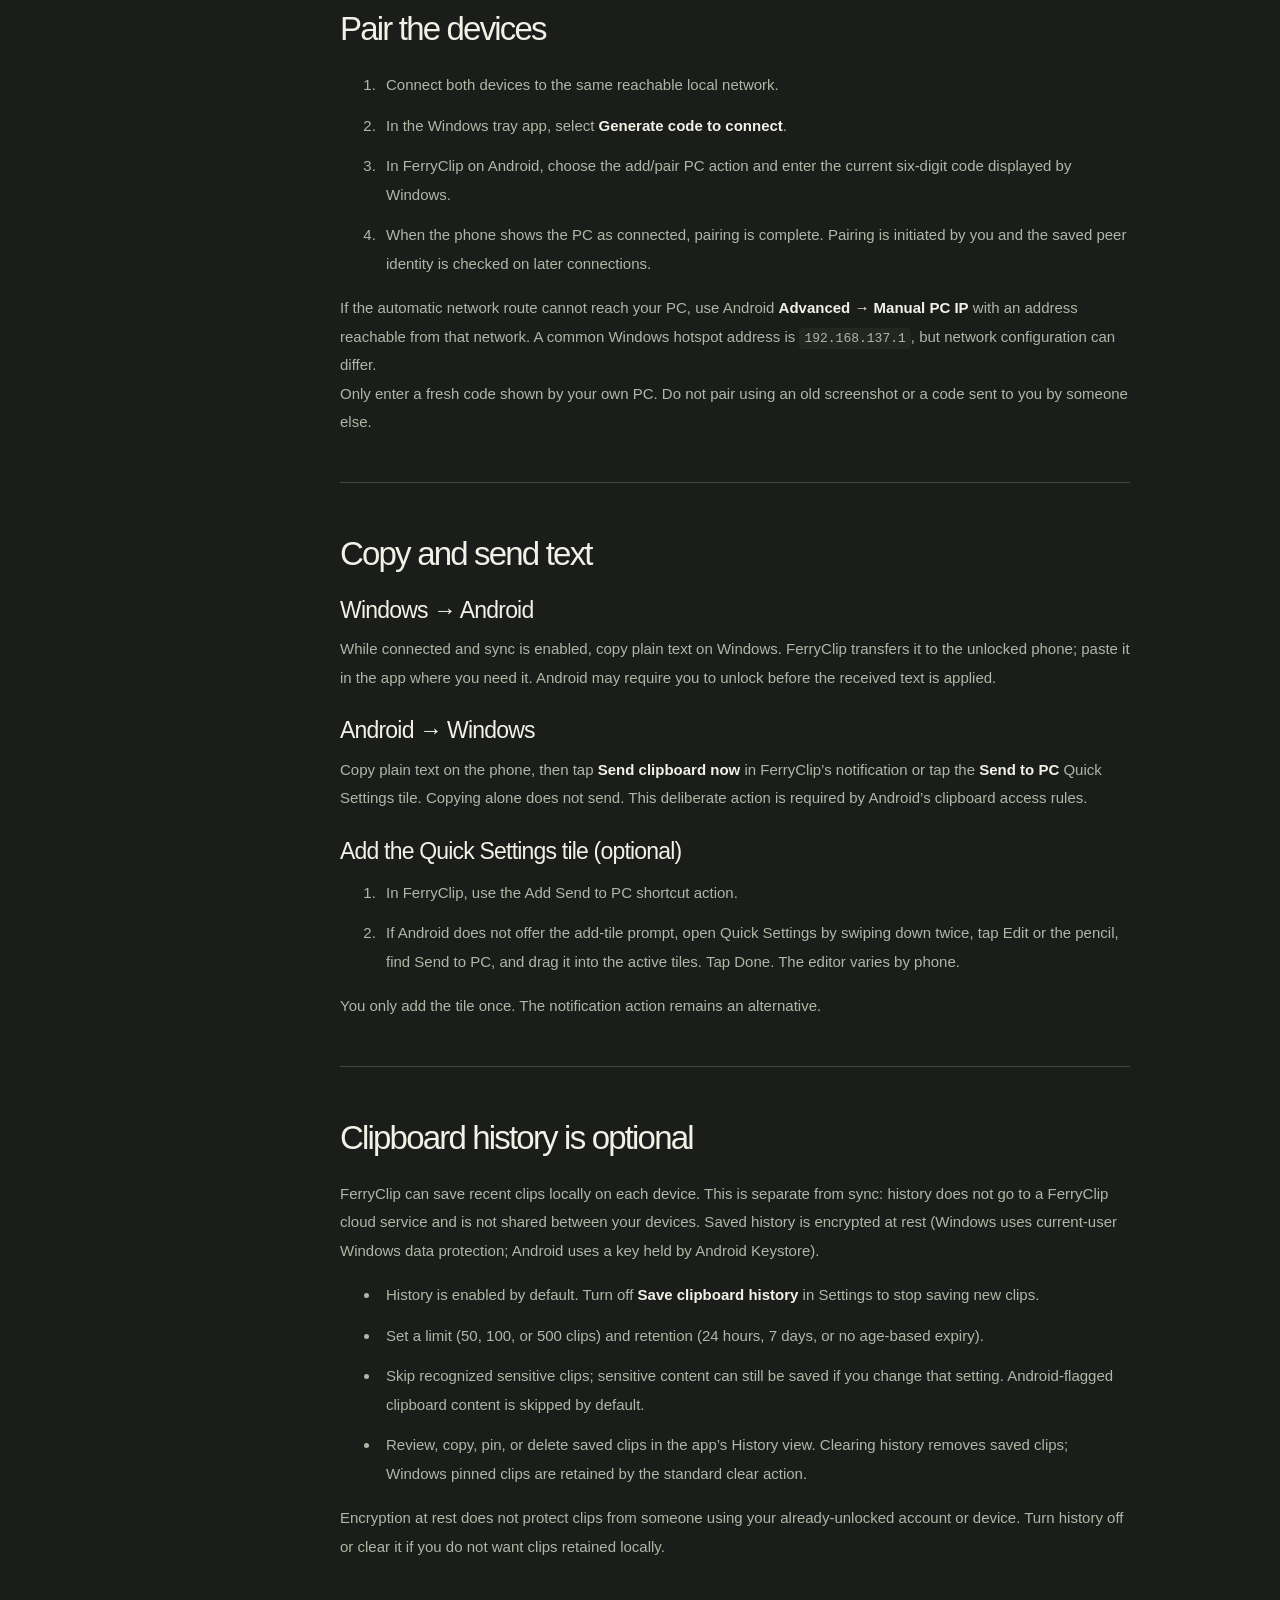
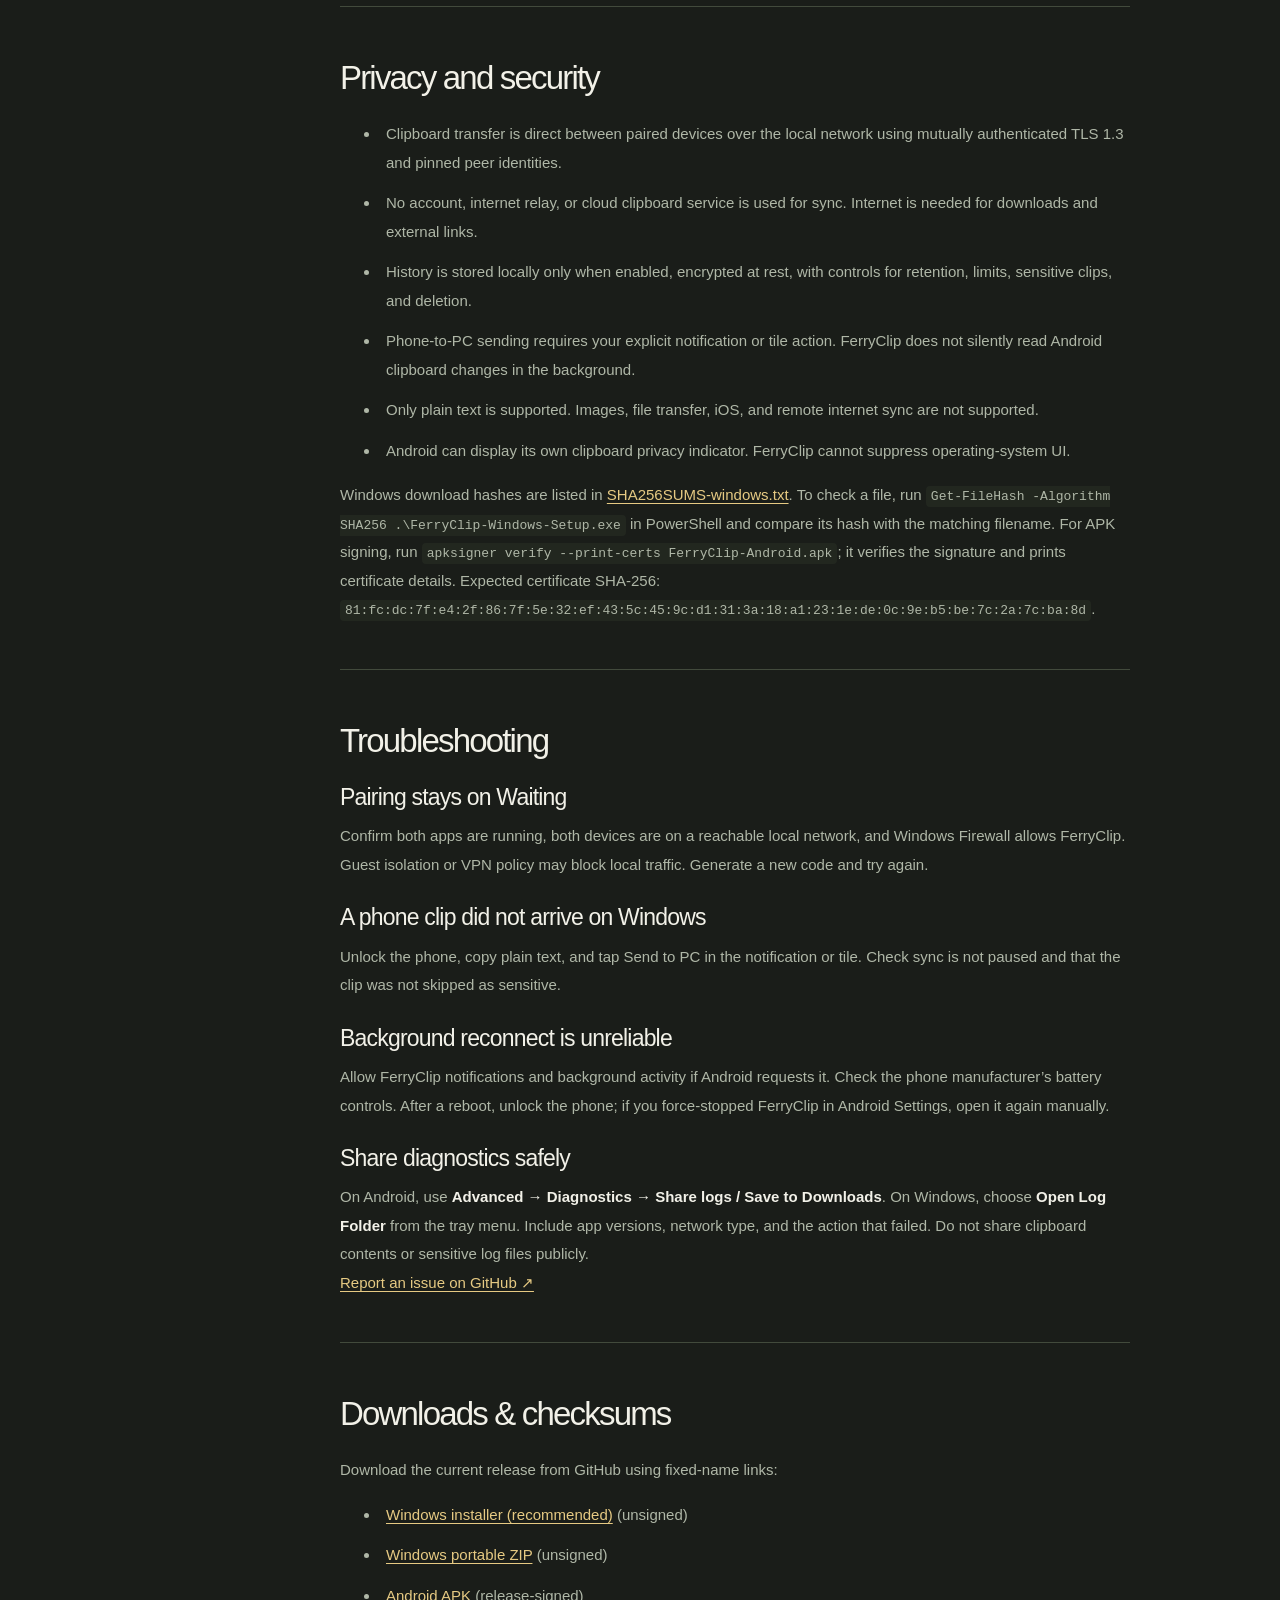
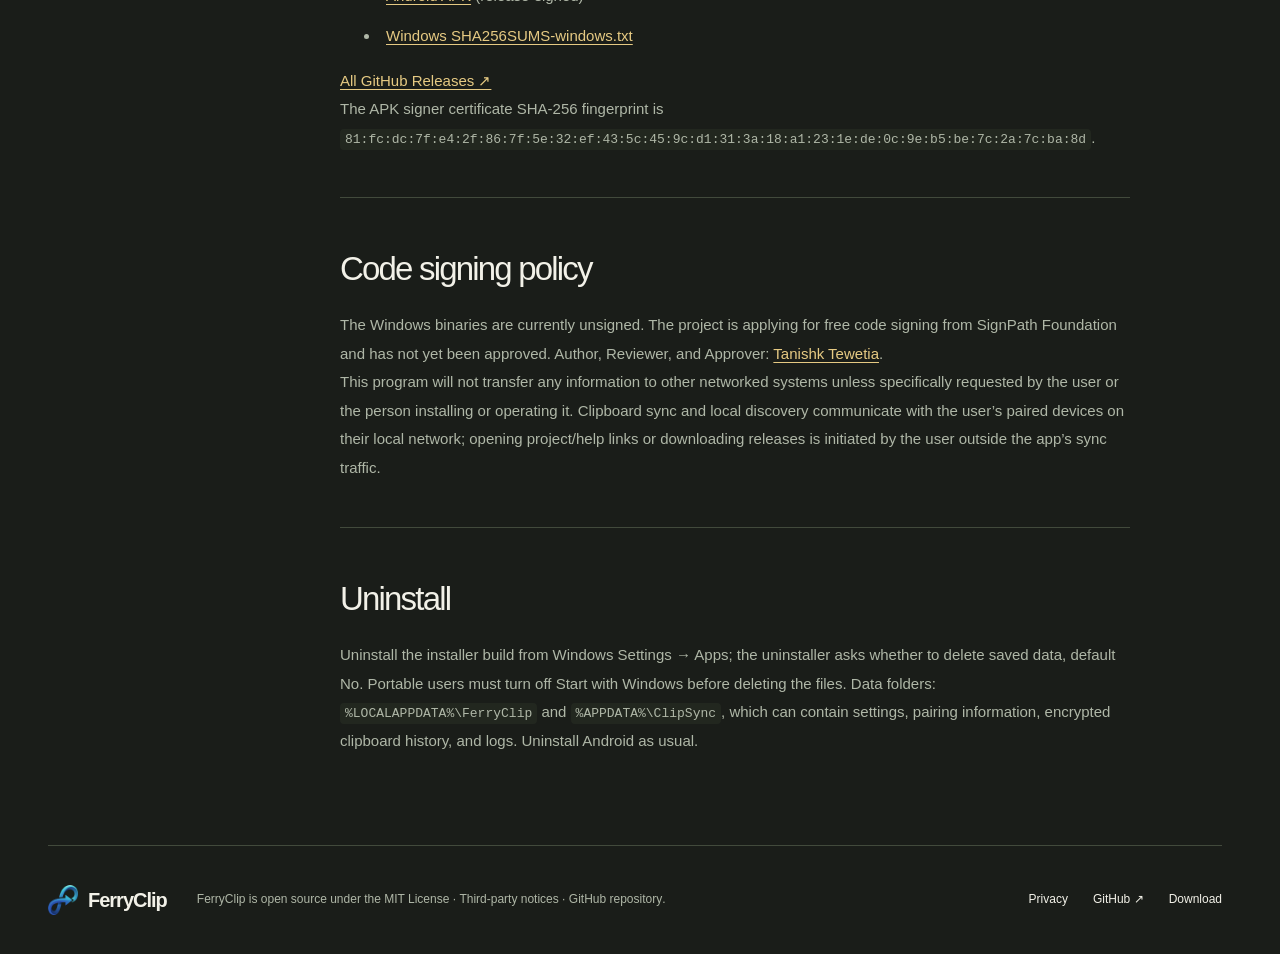
==== commit 61825401: "Phase 11 - Site Improvements #1: Update download links, verification and code signing policy" ====
--- a/site/docs.html
+++ b/site/docs.html
@@ -2,13 +2,14 @@
 <html lang="en"><head><meta charset="utf-8"><meta name="viewport" content="width=device-width, initial-scale=1"><meta name="description" content="FerryClip setup, clipboard history, privacy, downloads and troubleshooting for Windows and Android."><meta name="color-scheme" content="light dark"><title>FerryClip setup and help</title><link rel="icon" href="FerryClip-logo.png" type="image/png"><link rel="stylesheet" href="style.css"><script src="app.js" defer></script></head><body>
 <a class="skip" href="#main">Skip to content</a><header class="site-header"><div class="container nav"><a class="brand" href="index.html" aria-label="FerryClip home"><img src="FerryClip-logo.png" width="34" height="34" alt="">FerryClip</a><nav id="primary-navigation" aria-label="Main navigation"><a href="index.html#how-it-works">How it works</a><a href="index.html#screenshots">Windows app</a><a href="docs.html#start" aria-current="page">Setup &amp; help</a><a href="https://github.com/Tanishktewetia/FerryClip" target="_blank" rel="noopener noreferrer">GitHub ↗</a></nav><button class="nav-menu-toggle" type="button" aria-controls="primary-navigation" aria-expanded="false" aria-label="Open navigation"><span></span><span></span></button><div class="nav-actions"><button class="theme-toggle" aria-label="Switch to light theme" title="Change theme"><svg viewBox="0 0 24 24" aria-hidden="true"><path d="M20 14A8 8 0 0 1 10 4a8 8 0 1 0 10 10Z"/></svg></button><a class="button small" href="index.html#download">Download</a></div></div></header>
 <main id="main" class="container docs-layout"><aside class="docs-sidebar" aria-label="Documentation sections"><strong>FERRYCLIP GUIDE</strong><a href="#start">Before you start</a><a href="#install">Install</a><a href="#pair">Pair devices</a><a href="#send">Send text</a><a href="#history">Clipboard history</a><a href="#privacy">Privacy &amp; security</a><a href="#troubleshoot">Troubleshooting</a><a href="#downloads">Downloads &amp; checksums</a></aside>
-<div class="docs-content"><span class="overline">SETUP &amp; HELP</span><h1>Get FerryClip<br>connected.</h1><p class="lead">FerryClip transfers plain text between a Windows PC and Android phone on a reachable local network. Windows-to-phone is automatic; sending from Android requires a tap.</p><div class="callout"><strong>Current downloads:</strong> FerryClip 0.8.16 for Windows x64 and Android. These preview release builds are not production-signed: the Windows EXE is unsigned and the Android APK is debug-signed.</div>
+<div class="docs-content"><span class="overline">SETUP &amp; HELP</span><h1>Get FerryClip<br>connected.</h1><p class="lead">FerryClip syncs clipboard text between a Windows PC and Android phone over the local network using TLS. Data transfers directly between paired devices; there is no cloud clipboard.</p><div class="callout"><strong>Current release:</strong> FerryClip v1.0.0. Windows installer and portable build are unsigned; the Android APK is signed with the project release key. See <a href="index.html#download">downloads</a>.</div>
 <section id="start"><h2>Before you start</h2><ul><li>A Windows x64 PC and an Android phone.</li><li>Android 10 or newer for secure TLS 1.3 sync.</li><li>Both devices on the same reachable Wi-Fi, a phone/PC hotspot, or a VPN-routed LAN that permits local traffic. Internet access is not required for clipboard transfer.</li></ul><p>Guest Wi-Fi isolation, firewall rules, or VPN policies can prevent the devices from reaching each other.</p></section>
-<section id="install"><h2>Install on both devices</h2><h3>Windows</h3><ol><li>Download the Windows x64 EXE below.</li><li>Windows may warn that the publisher is unknown because the EXE is unsigned. Verify its SHA-256 checksum before running it.</li><li>Quit an older FerryClip instance from its tray menu, then run the EXE. It is portable and includes its .NET runtime.</li><li>Open FerryClip from the notification area (system tray).</li></ol><h3>Android</h3><ol><li>Download the APK to your phone and open it from Downloads.</li><li>If Android asks, allow your browser or file manager to install unknown apps. You can turn that permission off after installation.</li><li>Open FerryClip. Android may ask for notification and background-running permissions; manufacturer battery settings can affect reconnection.</li></ol></section>
+<section id="install"><h2>Install on both devices</h2><h3>Windows</h3><ol><li>Download and run the Windows installer. The installer and portable build are currently unsigned, so SmartScreen may show an unknown-publisher warning. Select <strong>More info</strong>, then <strong>Run anyway</strong> if you choose to continue.</li><li>Alternatively, download the portable ZIP and extract it.</li><li>Open FerryClip from the notification area (system tray).</li></ol><h3>Android</h3><ol><li>Download the release-signed APK to your phone and open it from Downloads. If upgrading from an earlier debug-signed build, uninstall that build first; uninstalling removes pairing and clipboard history.</li><li>If Android asks, allow your browser or file manager to install unknown apps. You can turn that permission off after installation.</li><li>Open FerryClip. Android may ask for notification and background-running permissions; manufacturer battery settings can affect reconnection.</li></ol></section>
 <section id="pair"><h2>Pair the devices</h2><ol><li>Connect both devices to the same reachable local network.</li><li>In the Windows tray app, select <strong>Generate code to connect</strong>.</li><li>In FerryClip on Android, choose the add/pair PC action and enter the current six-digit code displayed by Windows.</li><li>When the phone shows the PC as connected, pairing is complete. Pairing is initiated by you and the saved peer identity is checked on later connections.</li></ol><p>If the automatic network route cannot reach your PC, use Android <strong>Advanced → Manual PC IP</strong> with an address reachable from that network. A common Windows hotspot address is <code>192.168.137.1</code>, but network configuration can differ.</p><p>Only enter a fresh code shown by your own PC. Do not pair using an old screenshot or a code sent to you by someone else.</p></section>
 <section id="send"><h2>Copy and send text</h2><h3>Windows → Android</h3><p>While connected and sync is enabled, copy plain text on Windows. FerryClip transfers it to the unlocked phone; paste it in the app where you need it. Android may require you to unlock before the received text is applied.</p><h3>Android → Windows</h3><p>Copy plain text on the phone, then tap <strong>Send clipboard now</strong> in FerryClip’s notification or tap the <strong>Send to PC</strong> Quick Settings tile. Copying alone does not send. This deliberate action is required by Android’s clipboard access rules.</p><h3>Add the Quick Settings tile (optional)</h3><ol><li>In FerryClip, use the Add Send to PC shortcut action.</li><li>If Android does not offer the add-tile prompt, open Quick Settings by swiping down twice, tap Edit or the pencil, find Send to PC, and drag it into the active tiles. Tap Done. The editor varies by phone.</li></ol><p>You only add the tile once. The notification action remains an alternative.</p></section>
 <section id="history"><h2>Clipboard history is optional</h2><p>FerryClip can save recent clips locally on each device. This is separate from sync: history does not go to a FerryClip cloud service and is not shared between your devices. Saved history is encrypted at rest (Windows uses current-user Windows data protection; Android uses a key held by Android Keystore).</p><ul><li>History is enabled by default. Turn off <strong>Save clipboard history</strong> in Settings to stop saving new clips.</li><li>Set a limit (50, 100, or 500 clips) and retention (24 hours, 7 days, or no age-based expiry).</li><li>Skip recognized sensitive clips; sensitive content can still be saved if you change that setting. Android-flagged clipboard content is skipped by default.</li><li>Review, copy, pin, or delete saved clips in the app’s History view. Clearing history removes saved clips; Windows pinned clips are retained by the standard clear action.</li></ul><p>Encryption at rest does not protect clips from someone using your already-unlocked account or device. Turn history off or clear it if you do not want clips retained locally.</p></section>
-<section id="privacy"><h2>Privacy and security</h2><ul><li>Clipboard transfer is direct between paired devices over the local network using mutually authenticated TLS 1.3 and pinned peer identities.</li><li>No account, internet relay, or cloud clipboard service is used for sync. Internet is needed for downloads and external links.</li><li>History is stored locally only when enabled, encrypted at rest, with controls for retention, limits, sensitive clips, and deletion.</li><li>Phone-to-PC sending requires your explicit notification or tile action. FerryClip does not silently read Android clipboard changes in the background.</li><li>Only plain text is supported. Images, file transfer, iOS, and remote internet sync are not supported.</li><li>Android can display its own clipboard privacy indicator. FerryClip cannot suppress operating-system UI.</li></ul><p>Review the source and the release-specific checksums before installing unsigned preview builds. A checksum helps detect file changes; it does not independently verify who published the file.</p></section>
+<section id="privacy"><h2>Privacy and security</h2><ul><li>Clipboard transfer is direct between paired devices over the local network using mutually authenticated TLS 1.3 and pinned peer identities.</li><li>No account, internet relay, or cloud clipboard service is used for sync. Internet is needed for downloads and external links.</li><li>History is stored locally only when enabled, encrypted at rest, with controls for retention, limits, sensitive clips, and deletion.</li><li>Phone-to-PC sending requires your explicit notification or tile action. FerryClip does not silently read Android clipboard changes in the background.</li><li>Only plain text is supported. Images, file transfer, iOS, and remote internet sync are not supported.</li><li>Android can display its own clipboard privacy indicator. FerryClip cannot suppress operating-system UI.</li></ul><p>Windows download hashes are listed in <a href="https://github.com/Tanishktewetia/FerryClip/releases/latest/download/SHA256SUMS-windows.txt">SHA256SUMS-windows.txt</a>. To check a file, run <code>Get-FileHash -Algorithm SHA256 .\FerryClip-Windows-Setup.exe</code> in PowerShell and compare its hash with the matching filename. For APK signing, run <code>apksigner verify --print-certs FerryClip-Android.apk</code>; it verifies the signature and prints certificate details. Expected certificate SHA-256: <code>81:fc:dc:7f:e4:2f:86:7f:5e:32:ef:43:5c:45:9c:d1:31:3a:18:a1:23:1e:de:0c:9e:b5:be:7c:2a:7c:ba:8d</code>.</p></section>
 <section id="troubleshoot"><h2>Troubleshooting</h2><h3>Pairing stays on Waiting</h3><p>Confirm both apps are running, both devices are on a reachable local network, and Windows Firewall allows FerryClip. Guest isolation or VPN policy may block local traffic. Generate a new code and try again.</p><h3>A phone clip did not arrive on Windows</h3><p>Unlock the phone, copy plain text, and tap Send to PC in the notification or tile. Check sync is not paused and that the clip was not skipped as sensitive.</p><h3>Background reconnect is unreliable</h3><p>Allow FerryClip notifications and background activity if Android requests it. Check the phone manufacturer’s battery controls. After a reboot, unlock the phone; if you force-stopped FerryClip in Android Settings, open it again manually.</p><h3>Share diagnostics safely</h3><p>On Android, use <strong>Advanced → Diagnostics → Share logs / Save to Downloads</strong>. On Windows, choose <strong>Open Log Folder</strong> from the tray menu. Include app versions, network type, and the action that failed. Do not share clipboard contents or sensitive log files publicly.</p><p><a href="https://github.com/Tanishktewetia/FerryClip/issues" target="_blank" rel="noopener noreferrer">Report an issue on GitHub ↗</a></p></section>
-<section id="downloads"><h2>Downloads &amp; checksums</h2><p>Both current preview builds are available from the <a href="https://github.com/Tanishktewetia/FerryClip/releases/tag/v0.8.11-beta.2" target="_blank" rel="noopener noreferrer">FerryClip 0.8.16 release</a>. Windows x64 compressed EXE: 72,999,190 bytes (about 69.6 MiB). Android APK: 2,615,159 bytes (about 2.5 MiB).</p><p><a class="button windows-download" href="https://github.com/Tanishktewetia/FerryClip/releases/download/v0.8.11-beta.2/FerryClip-0.8.16-Windows.exe" download>Download Windows EXE ↓</a> <a class="button apk-download" href="https://github.com/Tanishktewetia/FerryClip/releases/download/v0.8.11-beta.2/FerryClip-0.8.16-Android.apk" download>Download Android APK ↓</a></p><p class="download-status" role="status"></p><p>SHA-256 (Windows 0.8.16 EXE): <code>c6b8bad52a7dbc622d8db5e3ff15477408765041dfd51785fcd7d60ab7d0447c</code></p><p>SHA-256 (Android APK): <code>64fdfa629c681d2c5ec6ce6a19bbc4a12bcf331f87c029397fecaa54fd71d8e7</code></p><p><a href="downloads/SHA256SUMS.txt" download>Download SHA256SUMS.txt</a> · <a href="https://github.com/Tanishktewetia/FerryClip/releases" target="_blank" rel="noopener noreferrer">All releases ↗</a></p></section>
-</div></main><footer class="container footer"><a class="brand" href="index.html"><img src="FerryClip-logo.png" width="30" height="30" alt="">FerryClip</a><span>Windows and Android clipboard sync, on your local network.</span><div><a href="#privacy">Privacy</a><a href="https://github.com/Tanishktewetia/FerryClip" target="_blank" rel="noopener noreferrer">GitHub ↗</a><a href="index.html#download">Download</a></div></footer></body></html>+<section id="downloads"><h2>Downloads &amp; checksums</h2><p>Download the current release from GitHub using fixed-name links:</p><ul><li><a href="https://github.com/Tanishktewetia/FerryClip/releases/latest/download/FerryClip-Windows-Setup.exe">Windows installer (recommended)</a> (unsigned)</li><li><a href="https://github.com/Tanishktewetia/FerryClip/releases/latest/download/FerryClip-Windows-Portable.zip">Windows portable ZIP</a> (unsigned)</li><li><a href="https://github.com/Tanishktewetia/FerryClip/releases/latest/download/FerryClip-Android.apk">Android APK</a> (release-signed)</li><li><a href="https://github.com/Tanishktewetia/FerryClip/releases/latest/download/SHA256SUMS-windows.txt">Windows SHA256SUMS-windows.txt</a></li></ul><p><a href="https://github.com/Tanishktewetia/FerryClip/releases">All GitHub Releases ↗</a></p><p>The APK signer certificate SHA-256 fingerprint is <code>81:fc:dc:7f:e4:2f:86:7f:5e:32:ef:43:5c:45:9c:d1:31:3a:18:a1:23:1e:de:0c:9e:b5:be:7c:2a:7c:ba:8d</code>.</p></section><section id="code-signing-policy"><h2>Code signing policy</h2><p>The Windows binaries are currently unsigned. The project is applying for free code signing from SignPath Foundation and has not yet been approved. Author, Reviewer, and Approver: <a href="https://github.com/Tanishktewetia">Tanishk Tewetia</a>.</p><p>This program will not transfer any information to other networked systems unless specifically requested by the user or the person installing or operating it. Clipboard sync and local discovery communicate with the user’s paired devices on their local network; opening project/help links or downloading releases is initiated by the user outside the app’s sync traffic.</p><!-- After SignPath Foundation approval, add: Free code signing provided by SignPath.io, certificate by SignPath Foundation --></section><section id="uninstall"><h2>Uninstall</h2><p>Uninstall the installer build from Windows Settings → Apps; the uninstaller asks whether to delete saved data, default No. Portable users must turn off Start with Windows before deleting the files. Data folders: <code>%LOCALAPPDATA%\FerryClip</code> and <code>%APPDATA%\ClipSync</code>, which can contain settings, pairing information, encrypted clipboard history, and logs. Uninstall Android as usual.</p></section>
+</div></main><footer class="container footer"><a class="brand" href="index.html"><img src="FerryClip-logo.png" width="30" height="30" alt="">FerryClip</a><span>FerryClip is open source under the <a href="https://github.com/Tanishktewetia/FerryClip/blob/main/LICENSE">MIT License</a> · <a href="https://github.com/Tanishktewetia/FerryClip/blob/main/THIRD_PARTY_NOTICES.md">Third-party notices</a> · <a href="https://github.com/Tanishktewetia/FerryClip">GitHub repository</a>.</span><div><a href="#privacy">Privacy</a><a href="https://github.com/Tanishktewetia/FerryClip" target="_blank" rel="noopener noreferrer">GitHub ↗</a><a href="index.html#download">Download</a></div></footer></body></html>
+
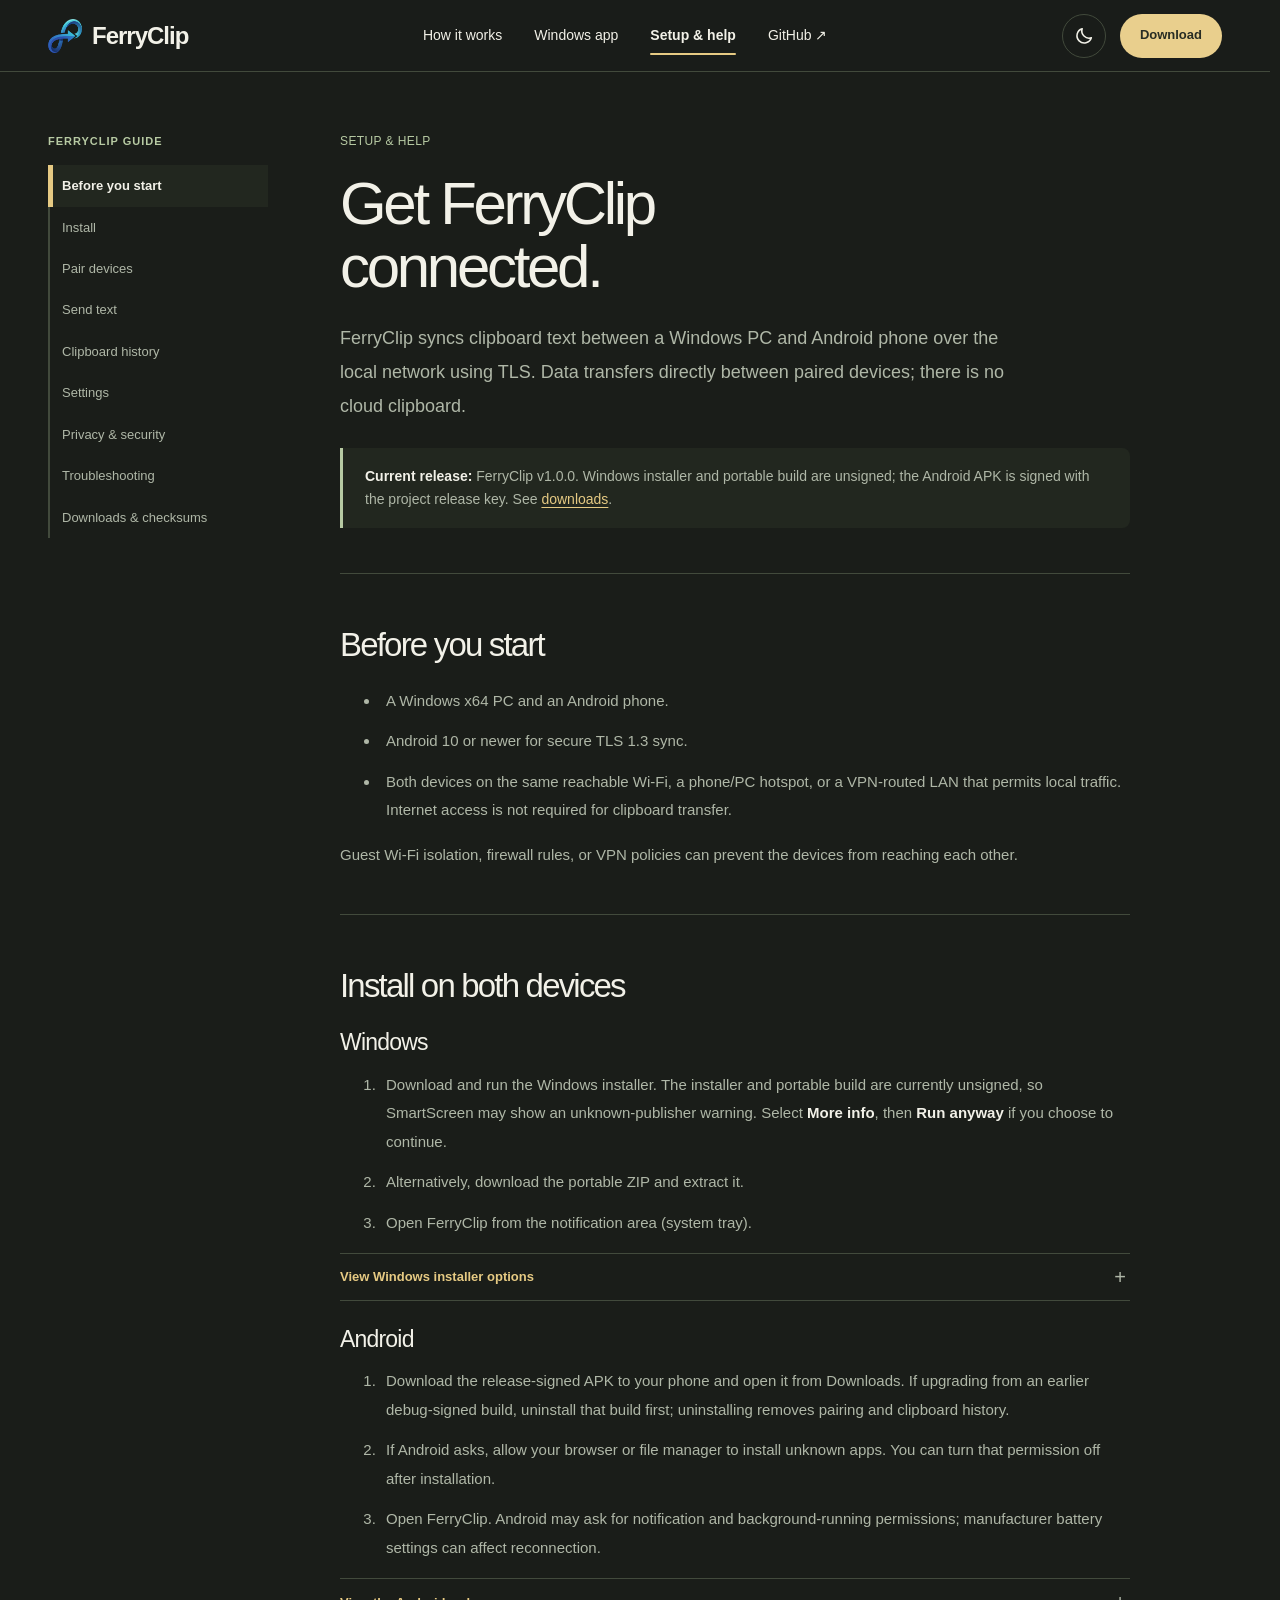
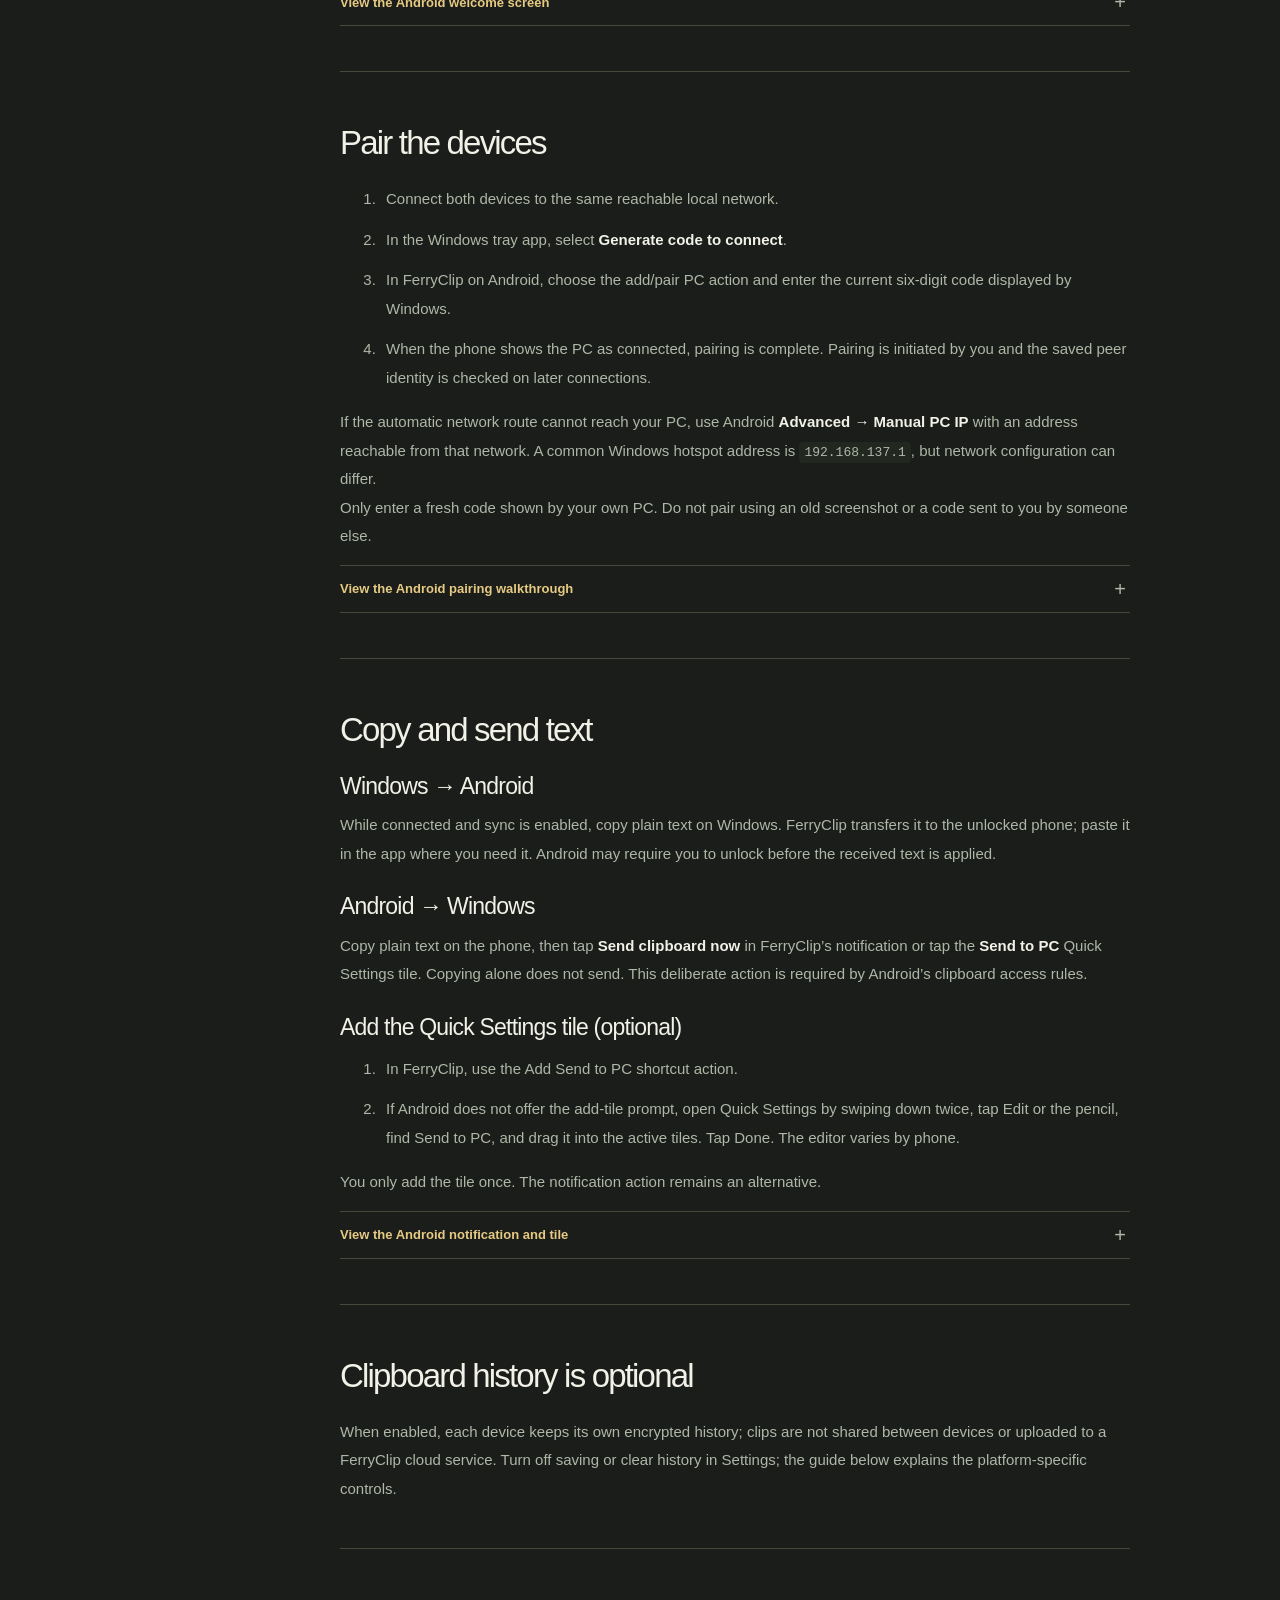
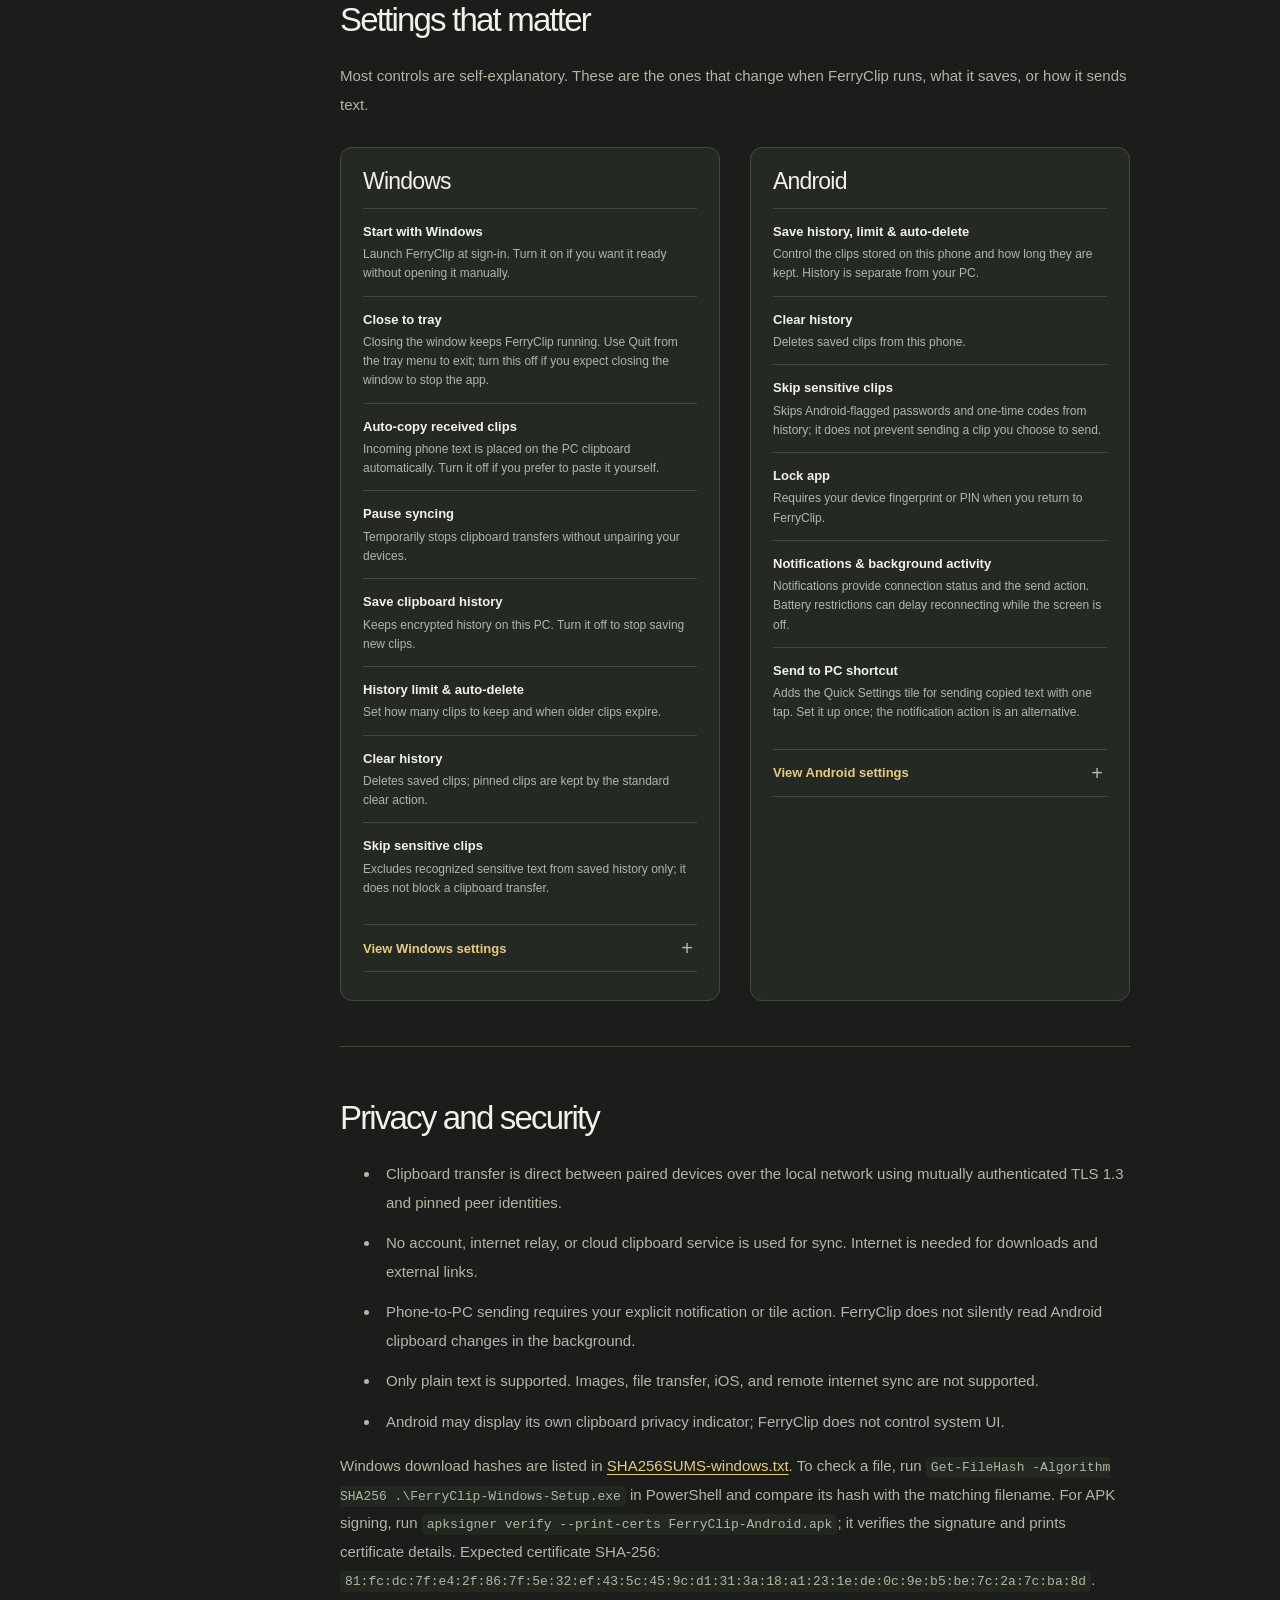
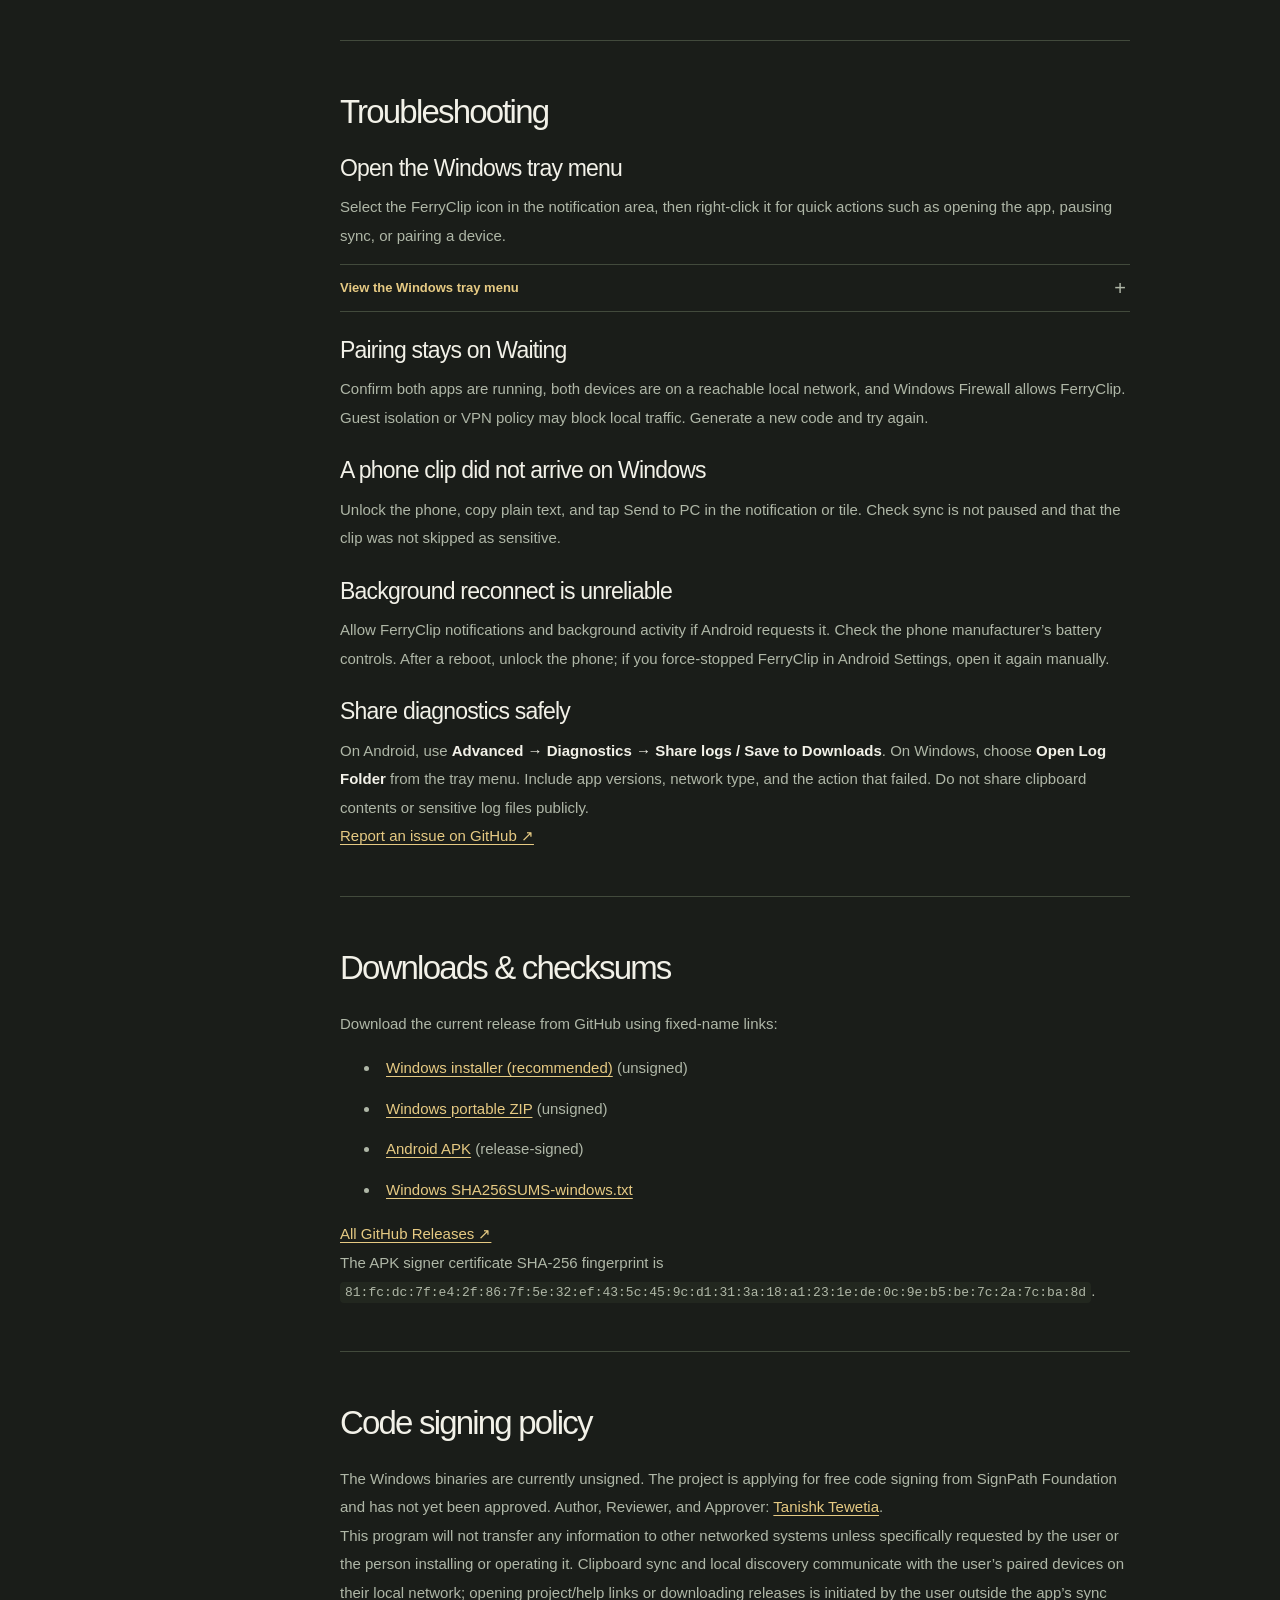
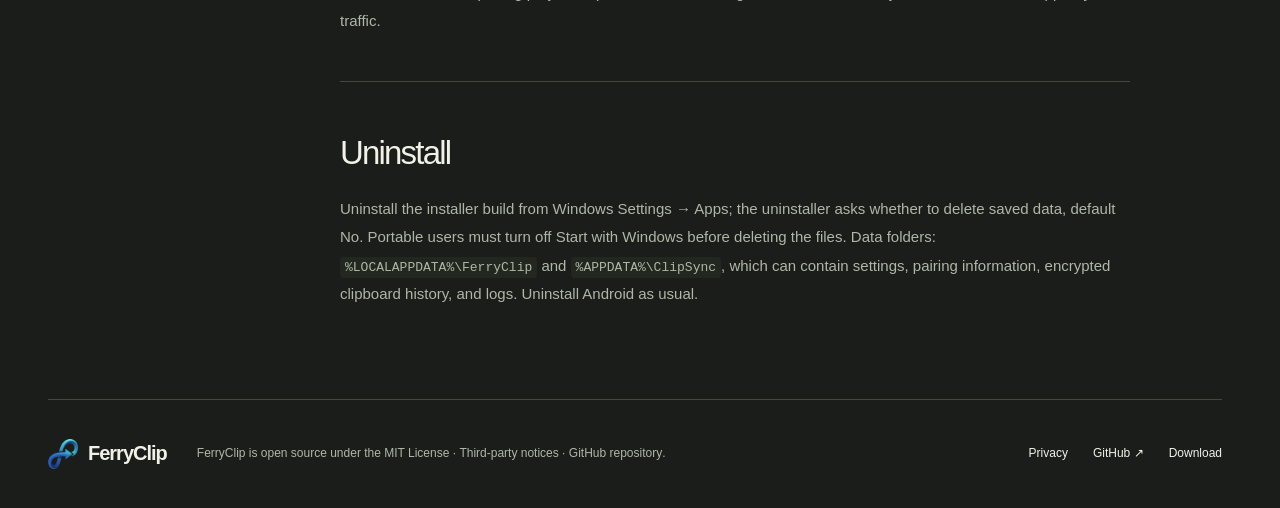
==== commit d2ba825b: "Phase 11 - Site Improvements #3: Refine setup and help" ====
--- a/site/docs.html
+++ b/site/docs.html
@@ -1,15 +1,35 @@
 <!doctype html>
 <html lang="en"><head><meta charset="utf-8"><meta name="viewport" content="width=device-width, initial-scale=1"><meta name="description" content="FerryClip setup, clipboard history, privacy, downloads and troubleshooting for Windows and Android."><meta name="color-scheme" content="light dark"><title>FerryClip setup and help</title><link rel="icon" href="FerryClip-logo.png" type="image/png"><link rel="stylesheet" href="style.css"><script src="app.js" defer></script></head><body>
 <a class="skip" href="#main">Skip to content</a><header class="site-header"><div class="container nav"><a class="brand" href="index.html" aria-label="FerryClip home"><img src="FerryClip-logo.png" width="34" height="34" alt="">FerryClip</a><nav id="primary-navigation" aria-label="Main navigation"><a href="index.html#how-it-works">How it works</a><a href="index.html#screenshots">Windows app</a><a href="docs.html#start" aria-current="page">Setup &amp; help</a><a href="https://github.com/Tanishktewetia/FerryClip" target="_blank" rel="noopener noreferrer">GitHub ↗</a></nav><button class="nav-menu-toggle" type="button" aria-controls="primary-navigation" aria-expanded="false" aria-label="Open navigation"><span></span><span></span></button><div class="nav-actions"><button class="theme-toggle" aria-label="Switch to light theme" title="Change theme"><svg viewBox="0 0 24 24" aria-hidden="true"><path d="M20 14A8 8 0 0 1 10 4a8 8 0 1 0 10 10Z"/></svg></button><a class="button small" href="index.html#download">Download</a></div></div></header>
-<main id="main" class="container docs-layout"><aside class="docs-sidebar" aria-label="Documentation sections"><strong>FERRYCLIP GUIDE</strong><a href="#start">Before you start</a><a href="#install">Install</a><a href="#pair">Pair devices</a><a href="#send">Send text</a><a href="#history">Clipboard history</a><a href="#privacy">Privacy &amp; security</a><a href="#troubleshoot">Troubleshooting</a><a href="#downloads">Downloads &amp; checksums</a></aside>
+<main id="main" class="container docs-layout"><aside class="docs-sidebar" aria-label="Documentation sections"><strong>FERRYCLIP GUIDE</strong><a href="#start">Before you start</a><a href="#install">Install</a><a href="#pair">Pair devices</a><a href="#send">Send text</a><a href="#history">Clipboard history</a><a href="#settings">Settings</a><a href="#privacy">Privacy &amp; security</a><a href="#troubleshoot">Troubleshooting</a><a href="#downloads">Downloads &amp; checksums</a></aside>
 <div class="docs-content"><span class="overline">SETUP &amp; HELP</span><h1>Get FerryClip<br>connected.</h1><p class="lead">FerryClip syncs clipboard text between a Windows PC and Android phone over the local network using TLS. Data transfers directly between paired devices; there is no cloud clipboard.</p><div class="callout"><strong>Current release:</strong> FerryClip v1.0.0. Windows installer and portable build are unsigned; the Android APK is signed with the project release key. See <a href="index.html#download">downloads</a>.</div>
 <section id="start"><h2>Before you start</h2><ul><li>A Windows x64 PC and an Android phone.</li><li>Android 10 or newer for secure TLS 1.3 sync.</li><li>Both devices on the same reachable Wi-Fi, a phone/PC hotspot, or a VPN-routed LAN that permits local traffic. Internet access is not required for clipboard transfer.</li></ul><p>Guest Wi-Fi isolation, firewall rules, or VPN policies can prevent the devices from reaching each other.</p></section>
-<section id="install"><h2>Install on both devices</h2><h3>Windows</h3><ol><li>Download and run the Windows installer. The installer and portable build are currently unsigned, so SmartScreen may show an unknown-publisher warning. Select <strong>More info</strong>, then <strong>Run anyway</strong> if you choose to continue.</li><li>Alternatively, download the portable ZIP and extract it.</li><li>Open FerryClip from the notification area (system tray).</li></ol><h3>Android</h3><ol><li>Download the release-signed APK to your phone and open it from Downloads. If upgrading from an earlier debug-signed build, uninstall that build first; uninstalling removes pairing and clipboard history.</li><li>If Android asks, allow your browser or file manager to install unknown apps. You can turn that permission off after installation.</li><li>Open FerryClip. Android may ask for notification and background-running permissions; manufacturer battery settings can affect reconnection.</li></ol></section>
-<section id="pair"><h2>Pair the devices</h2><ol><li>Connect both devices to the same reachable local network.</li><li>In the Windows tray app, select <strong>Generate code to connect</strong>.</li><li>In FerryClip on Android, choose the add/pair PC action and enter the current six-digit code displayed by Windows.</li><li>When the phone shows the PC as connected, pairing is complete. Pairing is initiated by you and the saved peer identity is checked on later connections.</li></ol><p>If the automatic network route cannot reach your PC, use Android <strong>Advanced → Manual PC IP</strong> with an address reachable from that network. A common Windows hotspot address is <code>192.168.137.1</code>, but network configuration can differ.</p><p>Only enter a fresh code shown by your own PC. Do not pair using an old screenshot or a code sent to you by someone else.</p></section>
-<section id="send"><h2>Copy and send text</h2><h3>Windows → Android</h3><p>While connected and sync is enabled, copy plain text on Windows. FerryClip transfers it to the unlocked phone; paste it in the app where you need it. Android may require you to unlock before the received text is applied.</p><h3>Android → Windows</h3><p>Copy plain text on the phone, then tap <strong>Send clipboard now</strong> in FerryClip’s notification or tap the <strong>Send to PC</strong> Quick Settings tile. Copying alone does not send. This deliberate action is required by Android’s clipboard access rules.</p><h3>Add the Quick Settings tile (optional)</h3><ol><li>In FerryClip, use the Add Send to PC shortcut action.</li><li>If Android does not offer the add-tile prompt, open Quick Settings by swiping down twice, tap Edit or the pencil, find Send to PC, and drag it into the active tiles. Tap Done. The editor varies by phone.</li></ol><p>You only add the tile once. The notification action remains an alternative.</p></section>
-<section id="history"><h2>Clipboard history is optional</h2><p>FerryClip can save recent clips locally on each device. This is separate from sync: history does not go to a FerryClip cloud service and is not shared between your devices. Saved history is encrypted at rest (Windows uses current-user Windows data protection; Android uses a key held by Android Keystore).</p><ul><li>History is enabled by default. Turn off <strong>Save clipboard history</strong> in Settings to stop saving new clips.</li><li>Set a limit (50, 100, or 500 clips) and retention (24 hours, 7 days, or no age-based expiry).</li><li>Skip recognized sensitive clips; sensitive content can still be saved if you change that setting. Android-flagged clipboard content is skipped by default.</li><li>Review, copy, pin, or delete saved clips in the app’s History view. Clearing history removes saved clips; Windows pinned clips are retained by the standard clear action.</li></ul><p>Encryption at rest does not protect clips from someone using your already-unlocked account or device. Turn history off or clear it if you do not want clips retained locally.</p></section>
-<section id="privacy"><h2>Privacy and security</h2><ul><li>Clipboard transfer is direct between paired devices over the local network using mutually authenticated TLS 1.3 and pinned peer identities.</li><li>No account, internet relay, or cloud clipboard service is used for sync. Internet is needed for downloads and external links.</li><li>History is stored locally only when enabled, encrypted at rest, with controls for retention, limits, sensitive clips, and deletion.</li><li>Phone-to-PC sending requires your explicit notification or tile action. FerryClip does not silently read Android clipboard changes in the background.</li><li>Only plain text is supported. Images, file transfer, iOS, and remote internet sync are not supported.</li><li>Android can display its own clipboard privacy indicator. FerryClip cannot suppress operating-system UI.</li></ul><p>Windows download hashes are listed in <a href="https://github.com/Tanishktewetia/FerryClip/releases/latest/download/SHA256SUMS-windows.txt">SHA256SUMS-windows.txt</a>. To check a file, run <code>Get-FileHash -Algorithm SHA256 .\FerryClip-Windows-Setup.exe</code> in PowerShell and compare its hash with the matching filename. For APK signing, run <code>apksigner verify --print-certs FerryClip-Android.apk</code>; it verifies the signature and prints certificate details. Expected certificate SHA-256: <code>81:fc:dc:7f:e4:2f:86:7f:5e:32:ef:43:5c:45:9c:d1:31:3a:18:a1:23:1e:de:0c:9e:b5:be:7c:2a:7c:ba:8d</code>.</p></section>
-<section id="troubleshoot"><h2>Troubleshooting</h2><h3>Pairing stays on Waiting</h3><p>Confirm both apps are running, both devices are on a reachable local network, and Windows Firewall allows FerryClip. Guest isolation or VPN policy may block local traffic. Generate a new code and try again.</p><h3>A phone clip did not arrive on Windows</h3><p>Unlock the phone, copy plain text, and tap Send to PC in the notification or tile. Check sync is not paused and that the clip was not skipped as sensitive.</p><h3>Background reconnect is unreliable</h3><p>Allow FerryClip notifications and background activity if Android requests it. Check the phone manufacturer’s battery controls. After a reboot, unlock the phone; if you force-stopped FerryClip in Android Settings, open it again manually.</p><h3>Share diagnostics safely</h3><p>On Android, use <strong>Advanced → Diagnostics → Share logs / Save to Downloads</strong>. On Windows, choose <strong>Open Log Folder</strong> from the tray menu. Include app versions, network type, and the action that failed. Do not share clipboard contents or sensitive log files publicly.</p><p><a href="https://github.com/Tanishktewetia/FerryClip/issues" target="_blank" rel="noopener noreferrer">Report an issue on GitHub ↗</a></p></section>
+<section id="install"><h2>Install on both devices</h2><h3>Windows</h3><ol><li>Download and run the Windows installer. The installer and portable build are currently unsigned, so SmartScreen may show an unknown-publisher warning. Select <strong>More info</strong>, then <strong>Run anyway</strong> if you choose to continue.</li><li>Alternatively, download the portable ZIP and extract it.</li><li>Open FerryClip from the notification area (system tray).</li></ol><details class="guide-image-toggle"><summary>View Windows installer options</summary><figure class="guide-image"><img src="images/help/windows-installer-options.png" loading="lazy" alt="Windows installer options for a desktop shortcut and starting FerryClip with Windows"><figcaption>Desktop shortcut and startup are optional; you can change these later.</figcaption></figure></details><h3>Android</h3><ol><li>Download the release-signed APK to your phone and open it from Downloads. If upgrading from an earlier debug-signed build, uninstall that build first; uninstalling removes pairing and clipboard history.</li><li>If Android asks, allow your browser or file manager to install unknown apps. You can turn that permission off after installation.</li><li>Open FerryClip. Android may ask for notification and background-running permissions; manufacturer battery settings can affect reconnection.</li></ol><details class="guide-image-toggle"><summary>View the Android welcome screen</summary><figure class="guide-image guide-image-phone"><img src="images/help/android-welcome.png" loading="lazy" alt="FerryClip Android welcome screen explaining clipboard sharing between Windows and Android"><figcaption>The welcome screen summarizes what FerryClip shares and the local-network requirement.</figcaption></figure></details></section>
+<section id="pair"><h2>Pair the devices</h2><ol><li>Connect both devices to the same reachable local network.</li><li>In the Windows tray app, select <strong>Generate code to connect</strong>.</li><li>In FerryClip on Android, choose the add/pair PC action and enter the current six-digit code displayed by Windows.</li><li>When the phone shows the PC as connected, pairing is complete. Pairing is initiated by you and the saved peer identity is checked on later connections.</li></ol><p>If the automatic network route cannot reach your PC, use Android <strong>Advanced → Manual PC IP</strong> with an address reachable from that network. A common Windows hotspot address is <code>192.168.137.1</code>, but network configuration can differ.</p><p>Only enter a fresh code shown by your own PC. Do not pair using an old screenshot or a code sent to you by someone else.</p><details class="guide-image-toggle"><summary>View the Android pairing walkthrough</summary><figure class="guide-image guide-image-phone"><img src="images/help/android-pairing-overview.png" loading="lazy" alt="FerryClip Android pairing overview showing where to find and enter a temporary Windows code"><figcaption>The illustration uses blank code slots. Always enter the live, temporary code shown by your own PC.</figcaption></figure></details></section>
+<section id="send"><h2>Copy and send text</h2><h3>Windows → Android</h3><p>While connected and sync is enabled, copy plain text on Windows. FerryClip transfers it to the unlocked phone; paste it in the app where you need it. Android may require you to unlock before the received text is applied.</p><h3>Android → Windows</h3><p>Copy plain text on the phone, then tap <strong>Send clipboard now</strong> in FerryClip’s notification or tap the <strong>Send to PC</strong> Quick Settings tile. Copying alone does not send. This deliberate action is required by Android’s clipboard access rules.</p><h3>Add the Quick Settings tile (optional)</h3><ol><li>In FerryClip, use the Add Send to PC shortcut action.</li><li>If Android does not offer the add-tile prompt, open Quick Settings by swiping down twice, tap Edit or the pencil, find Send to PC, and drag it into the active tiles. Tap Done. The editor varies by phone.</li></ol><p>You only add the tile once. The notification action remains an alternative.</p><details class="guide-image-toggle"><summary>View the Android notification and tile</summary><figure class="guide-image guide-image-phone"><img src="images/help/android-send-options.png" loading="lazy" alt="Android Quick Settings Send to PC tile and FerryClip notification send action"><figcaption>Either action sends the text you copied on Android to your paired PC.</figcaption></figure></details></section>
+<section id="history"><h2>Clipboard history is optional</h2><p>When enabled, each device keeps its own encrypted history; clips are not shared between devices or uploaded to a FerryClip cloud service. Turn off saving or clear history in Settings; the guide below explains the platform-specific controls.</p></section>
+<section id="settings"><h2>Settings that matter</h2><p>Most controls are self-explanatory. These are the ones that change when FerryClip runs, what it saves, or how it sends text.</p><div class="settings-reference">
+<article class="settings-platform"><h3>Windows</h3><dl>
+<div><dt>Start with Windows</dt><dd>Launch FerryClip at sign-in. Turn it on if you want it ready without opening it manually.</dd></div>
+<div><dt>Close to tray</dt><dd>Closing the window keeps FerryClip running. Use Quit from the tray menu to exit; turn this off if you expect closing the window to stop the app.</dd></div>
+<div><dt>Auto-copy received clips</dt><dd>Incoming phone text is placed on the PC clipboard automatically. Turn it off if you prefer to paste it yourself.</dd></div>
+<div><dt>Pause syncing</dt><dd>Temporarily stops clipboard transfers without unpairing your devices.</dd></div>
+<div><dt>Save clipboard history</dt><dd>Keeps encrypted history on this PC. Turn it off to stop saving new clips.</dd></div>
+<div><dt>History limit &amp; auto-delete</dt><dd>Set how many clips to keep and when older clips expire.</dd></div>
+<div><dt>Clear history</dt><dd>Deletes saved clips; pinned clips are kept by the standard clear action.</dd></div>
+<div><dt>Skip sensitive clips</dt><dd>Excludes recognized sensitive text from saved history only; it does not block a clipboard transfer.</dd></div>
+</dl><details class="guide-image-toggle"><summary>View Windows settings</summary><figure class="guide-image"><img src="images/app/windows-settings.png" loading="lazy" alt="FerryClip Windows settings for startup, closing to tray, sync, and clipboard history"><figcaption>Windows settings. Scroll within the app to see additional controls.</figcaption></figure></details></article>
+<article class="settings-platform"><h3>Android</h3><dl>
+<div><dt>Save history, limit &amp; auto-delete</dt><dd>Control the clips stored on this phone and how long they are kept. History is separate from your PC.</dd></div>
+<div><dt>Clear history</dt><dd>Deletes saved clips from this phone.</dd></div>
+<div><dt>Skip sensitive clips</dt><dd>Skips Android-flagged passwords and one-time codes from history; it does not prevent sending a clip you choose to send.</dd></div>
+<div><dt>Lock app</dt><dd>Requires your device fingerprint or PIN when you return to FerryClip.</dd></div>
+<div><dt>Notifications &amp; background activity</dt><dd>Notifications provide connection status and the send action. Battery restrictions can delay reconnecting while the screen is off.</dd></div>
+<div><dt>Send to PC shortcut</dt><dd>Adds the Quick Settings tile for sending copied text with one tap. Set it up once; the notification action is an alternative.</dd></div>
+</dl><details class="guide-image-toggle"><summary>View Android settings</summary><figure class="guide-image guide-image-phone"><img src="images/help/android-settings.png" loading="lazy" alt="FerryClip Android settings for clipboard history, privacy, app lock, notifications, background activity, and Send to PC shortcut"><figcaption>Android settings are grouped by history, privacy, and background shortcuts.</figcaption></figure></details></article>
+</div></section>
+<section id="privacy"><h2>Privacy and security</h2><ul><li>Clipboard transfer is direct between paired devices over the local network using mutually authenticated TLS 1.3 and pinned peer identities.</li><li>No account, internet relay, or cloud clipboard service is used for sync. Internet is needed for downloads and external links.</li><li>Phone-to-PC sending requires your explicit notification or tile action. FerryClip does not silently read Android clipboard changes in the background.</li><li>Only plain text is supported. Images, file transfer, iOS, and remote internet sync are not supported.</li><li>Android may display its own clipboard privacy indicator; FerryClip does not control system UI.</li></ul><p>Windows download hashes are listed in <a href="https://github.com/Tanishktewetia/FerryClip/releases/latest/download/SHA256SUMS-windows.txt">SHA256SUMS-windows.txt</a>. To check a file, run <code>Get-FileHash -Algorithm SHA256 .\FerryClip-Windows-Setup.exe</code> in PowerShell and compare its hash with the matching filename. For APK signing, run <code>apksigner verify --print-certs FerryClip-Android.apk</code>; it verifies the signature and prints certificate details. Expected certificate SHA-256: <code>81:fc:dc:7f:e4:2f:86:7f:5e:32:ef:43:5c:45:9c:d1:31:3a:18:a1:23:1e:de:0c:9e:b5:be:7c:2a:7c:ba:8d</code>.</p></section>
+<section id="troubleshoot"><h2>Troubleshooting</h2><h3>Open the Windows tray menu</h3><p>Select the FerryClip icon in the notification area, then right-click it for quick actions such as opening the app, pausing sync, or pairing a device.</p><details class="guide-image-toggle"><summary>View the Windows tray menu</summary><figure class="guide-image guide-image-menu"><img src="images/help/windows-tray-menu.png" loading="lazy" alt="FerryClip Windows tray menu with Open, Pause sync, Pair new device, and Quit actions"><figcaption>Right-click the FerryClip tray icon to open this menu.</figcaption></figure></details><h3>Pairing stays on Waiting</h3><p>Confirm both apps are running, both devices are on a reachable local network, and Windows Firewall allows FerryClip. Guest isolation or VPN policy may block local traffic. Generate a new code and try again.</p><h3>A phone clip did not arrive on Windows</h3><p>Unlock the phone, copy plain text, and tap Send to PC in the notification or tile. Check sync is not paused and that the clip was not skipped as sensitive.</p><h3>Background reconnect is unreliable</h3><p>Allow FerryClip notifications and background activity if Android requests it. Check the phone manufacturer’s battery controls. After a reboot, unlock the phone; if you force-stopped FerryClip in Android Settings, open it again manually.</p><h3>Share diagnostics safely</h3><p>On Android, use <strong>Advanced → Diagnostics → Share logs / Save to Downloads</strong>. On Windows, choose <strong>Open Log Folder</strong> from the tray menu. Include app versions, network type, and the action that failed. Do not share clipboard contents or sensitive log files publicly.</p><p><a href="https://github.com/Tanishktewetia/FerryClip/issues" target="_blank" rel="noopener noreferrer">Report an issue on GitHub ↗</a></p></section>
 <section id="downloads"><h2>Downloads &amp; checksums</h2><p>Download the current release from GitHub using fixed-name links:</p><ul><li><a href="https://github.com/Tanishktewetia/FerryClip/releases/latest/download/FerryClip-Windows-Setup.exe">Windows installer (recommended)</a> (unsigned)</li><li><a href="https://github.com/Tanishktewetia/FerryClip/releases/latest/download/FerryClip-Windows-Portable.zip">Windows portable ZIP</a> (unsigned)</li><li><a href="https://github.com/Tanishktewetia/FerryClip/releases/latest/download/FerryClip-Android.apk">Android APK</a> (release-signed)</li><li><a href="https://github.com/Tanishktewetia/FerryClip/releases/latest/download/SHA256SUMS-windows.txt">Windows SHA256SUMS-windows.txt</a></li></ul><p><a href="https://github.com/Tanishktewetia/FerryClip/releases">All GitHub Releases ↗</a></p><p>The APK signer certificate SHA-256 fingerprint is <code>81:fc:dc:7f:e4:2f:86:7f:5e:32:ef:43:5c:45:9c:d1:31:3a:18:a1:23:1e:de:0c:9e:b5:be:7c:2a:7c:ba:8d</code>.</p></section><section id="code-signing-policy"><h2>Code signing policy</h2><p>The Windows binaries are currently unsigned. The project is applying for free code signing from SignPath Foundation and has not yet been approved. Author, Reviewer, and Approver: <a href="https://github.com/Tanishktewetia">Tanishk Tewetia</a>.</p><p>This program will not transfer any information to other networked systems unless specifically requested by the user or the person installing or operating it. Clipboard sync and local discovery communicate with the user’s paired devices on their local network; opening project/help links or downloading releases is initiated by the user outside the app’s sync traffic.</p><!-- After SignPath Foundation approval, add: Free code signing provided by SignPath.io, certificate by SignPath Foundation --></section><section id="uninstall"><h2>Uninstall</h2><p>Uninstall the installer build from Windows Settings → Apps; the uninstaller asks whether to delete saved data, default No. Portable users must turn off Start with Windows before deleting the files. Data folders: <code>%LOCALAPPDATA%\FerryClip</code> and <code>%APPDATA%\ClipSync</code>, which can contain settings, pairing information, encrypted clipboard history, and logs. Uninstall Android as usual.</p></section>
 </div></main><footer class="container footer"><a class="brand" href="index.html"><img src="FerryClip-logo.png" width="30" height="30" alt="">FerryClip</a><span>FerryClip is open source under the <a href="https://github.com/Tanishktewetia/FerryClip/blob/main/LICENSE">MIT License</a> · <a href="https://github.com/Tanishktewetia/FerryClip/blob/main/THIRD_PARTY_NOTICES.md">Third-party notices</a> · <a href="https://github.com/Tanishktewetia/FerryClip">GitHub repository</a>.</span><div><a href="#privacy">Privacy</a><a href="https://github.com/Tanishktewetia/FerryClip" target="_blank" rel="noopener noreferrer">GitHub ↗</a><a href="index.html#download">Download</a></div></footer></body></html>
 
--- a/site/style.css
+++ b/site/style.css
@@ -85,3 +85,36 @@
 :root[data-theme=dark] .download-section{background:var(--surface);color:var(--ink);border:1px solid var(--line)}
 :root[data-theme=dark] .platform-download{background:var(--soft);border-color:var(--line)}
 :root[data-theme=dark] .platform-download .text-link{color:var(--brand)}
+
+/* Optional, task-specific screenshots keep Setup & Help concise by default. */
+.guide-image-toggle{margin:14px 0 18px;border-top:1px solid var(--line);border-bottom:1px solid var(--line)}
+.guide-image-toggle>summary{position:relative;display:flex;align-items:center;min-height:46px;padding:8px 32px 8px 0;cursor:pointer;list-style:none;color:var(--brand);font-size:13px;font-weight:600}
+.guide-image-toggle>summary::-webkit-details-marker{display:none}
+.guide-image-toggle>summary::after{content:"+";position:absolute;right:4px;top:50%;transform:translateY(-50%);font-size:20px;font-weight:400;color:var(--muted)}
+.guide-image-toggle[open]>summary::after{content:"−"}
+.guide-image{width:min(100%,680px);margin:0 0 16px;padding:10px;border:1px solid var(--line);border-radius:12px;background:var(--surface)}
+.guide-image img{display:block;width:100%;max-height:440px;object-fit:contain;object-position:left center;border-radius:6px;background:var(--soft)}
+.guide-image figcaption{padding:9px 2px 1px;color:var(--muted);font-size:12px;line-height:1.55}
+.guide-image-phone{width:min(100%,280px)}
+.guide-image-phone img{width:auto;max-width:100%;max-height:520px;margin-inline:auto}
+.guide-image-menu{width:min(100%,340px)}
+.guide-image-menu img{width:auto;max-width:100%;max-height:360px;object-position:left top}
+@media(max-width:800px){.guide-image{padding:8px}.guide-image img{max-height:360px}.guide-image-phone{width:min(100%,250px)}.guide-image-phone img{max-height:480px}.guide-image-menu{width:min(100%,310px)}}
+
+/* Compact platform-specific settings reference */
+.settings-reference{display:grid;grid-template-columns:repeat(2,minmax(0,1fr));gap:30px;margin-top:28px}
+.settings-platform{min-width:0;padding:21px 22px 10px;border:1px solid var(--line);border-radius:12px;background:var(--surface)}
+.settings-platform>h3{margin:0 0 14px!important;font-size:23px!important}
+.settings-platform dl{margin:0}
+.settings-platform dl>div{padding:12px 0;border-top:1px solid var(--line)}
+.settings-platform dt{font-size:13px;font-weight:650;color:var(--ink)}
+.settings-platform dd{margin:3px 0 0;font-size:12px!important;line-height:1.6!important;color:var(--muted)}
+.settings-platform .guide-image-toggle{margin-top:14px}
+.settings-platform .guide-image{margin-top:0}
+@media(max-width:800px){.settings-reference{grid-template-columns:1fr;gap:16px;margin-top:20px}.settings-platform{padding:18px 17px 8px}}
+
+/* Reduce header chrome while keeping controls comfortably tappable. */
+.site-header{height:72px}
+html{scroll-padding-top:88px}
+.docs-content section{scroll-margin-top:92px}
+@media(max-width:800px){.site-header{height:68px}.docs-content section{scroll-margin-top:84px}}
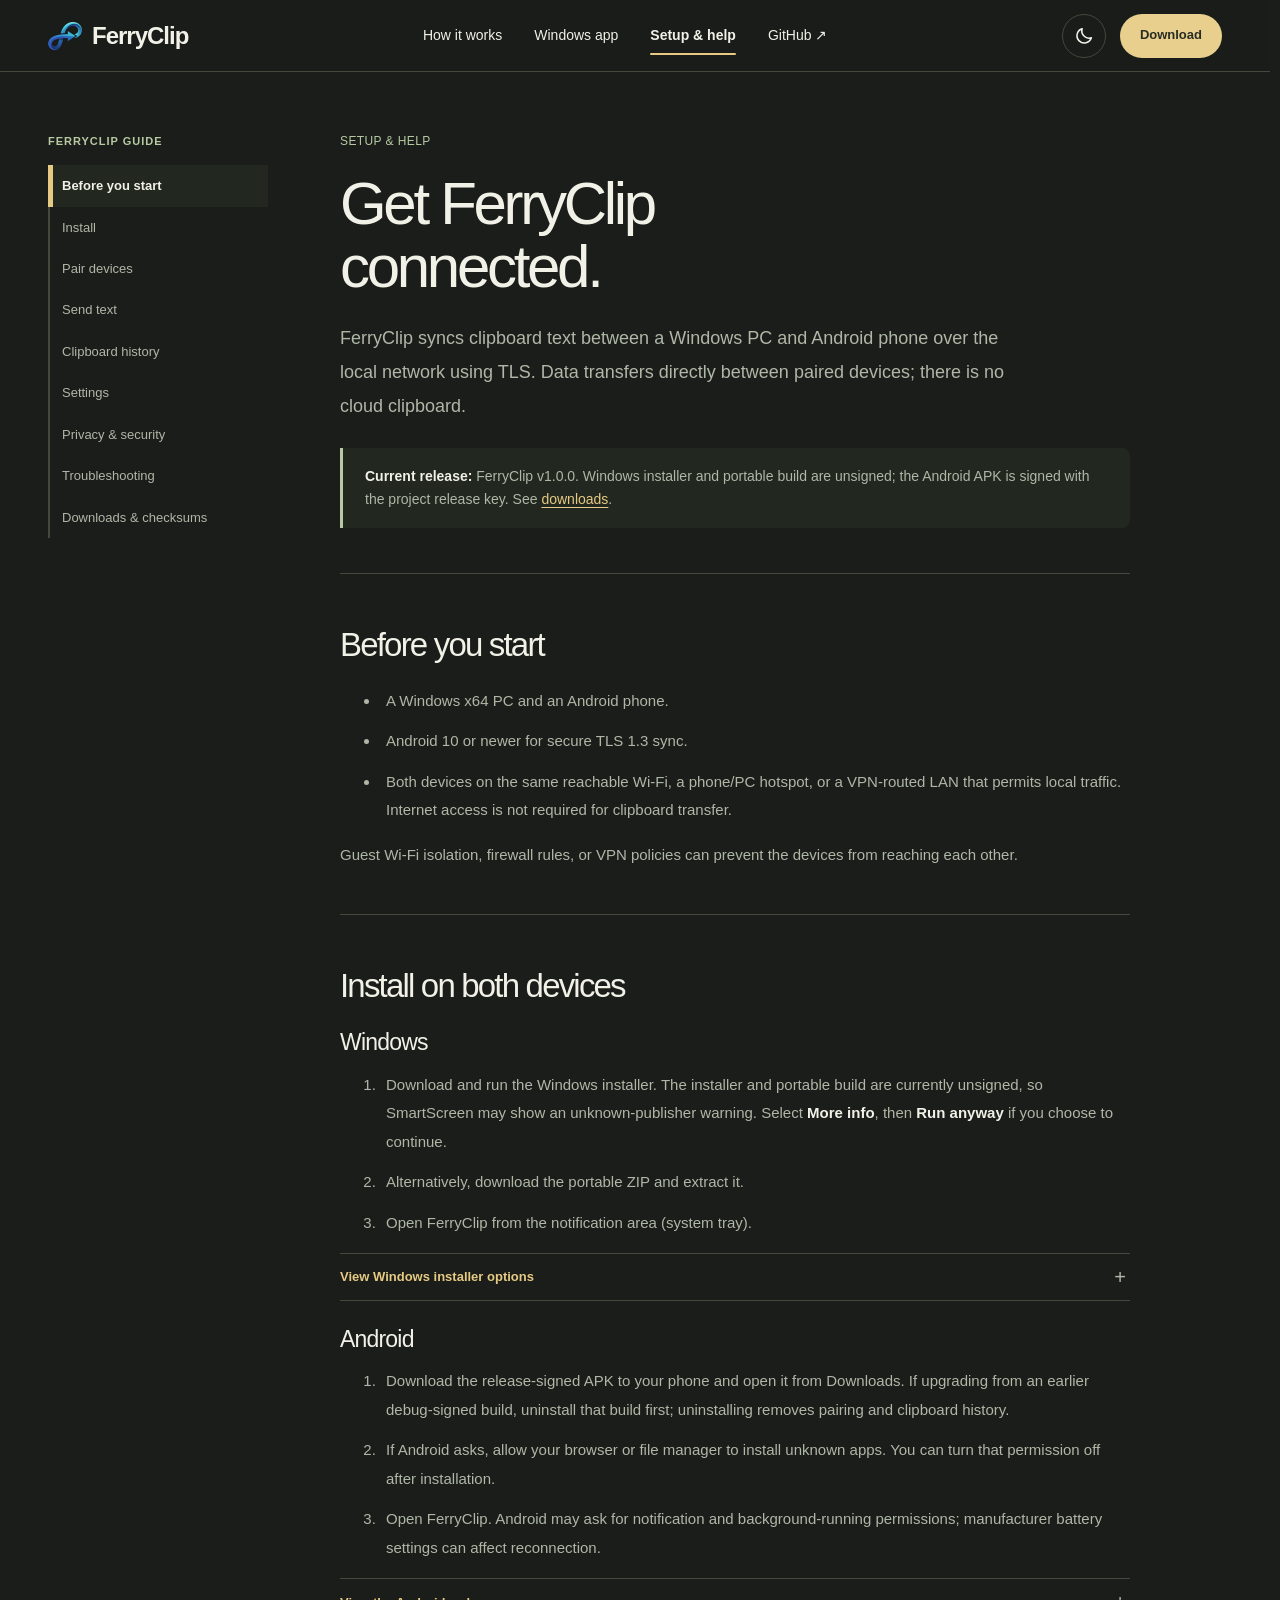
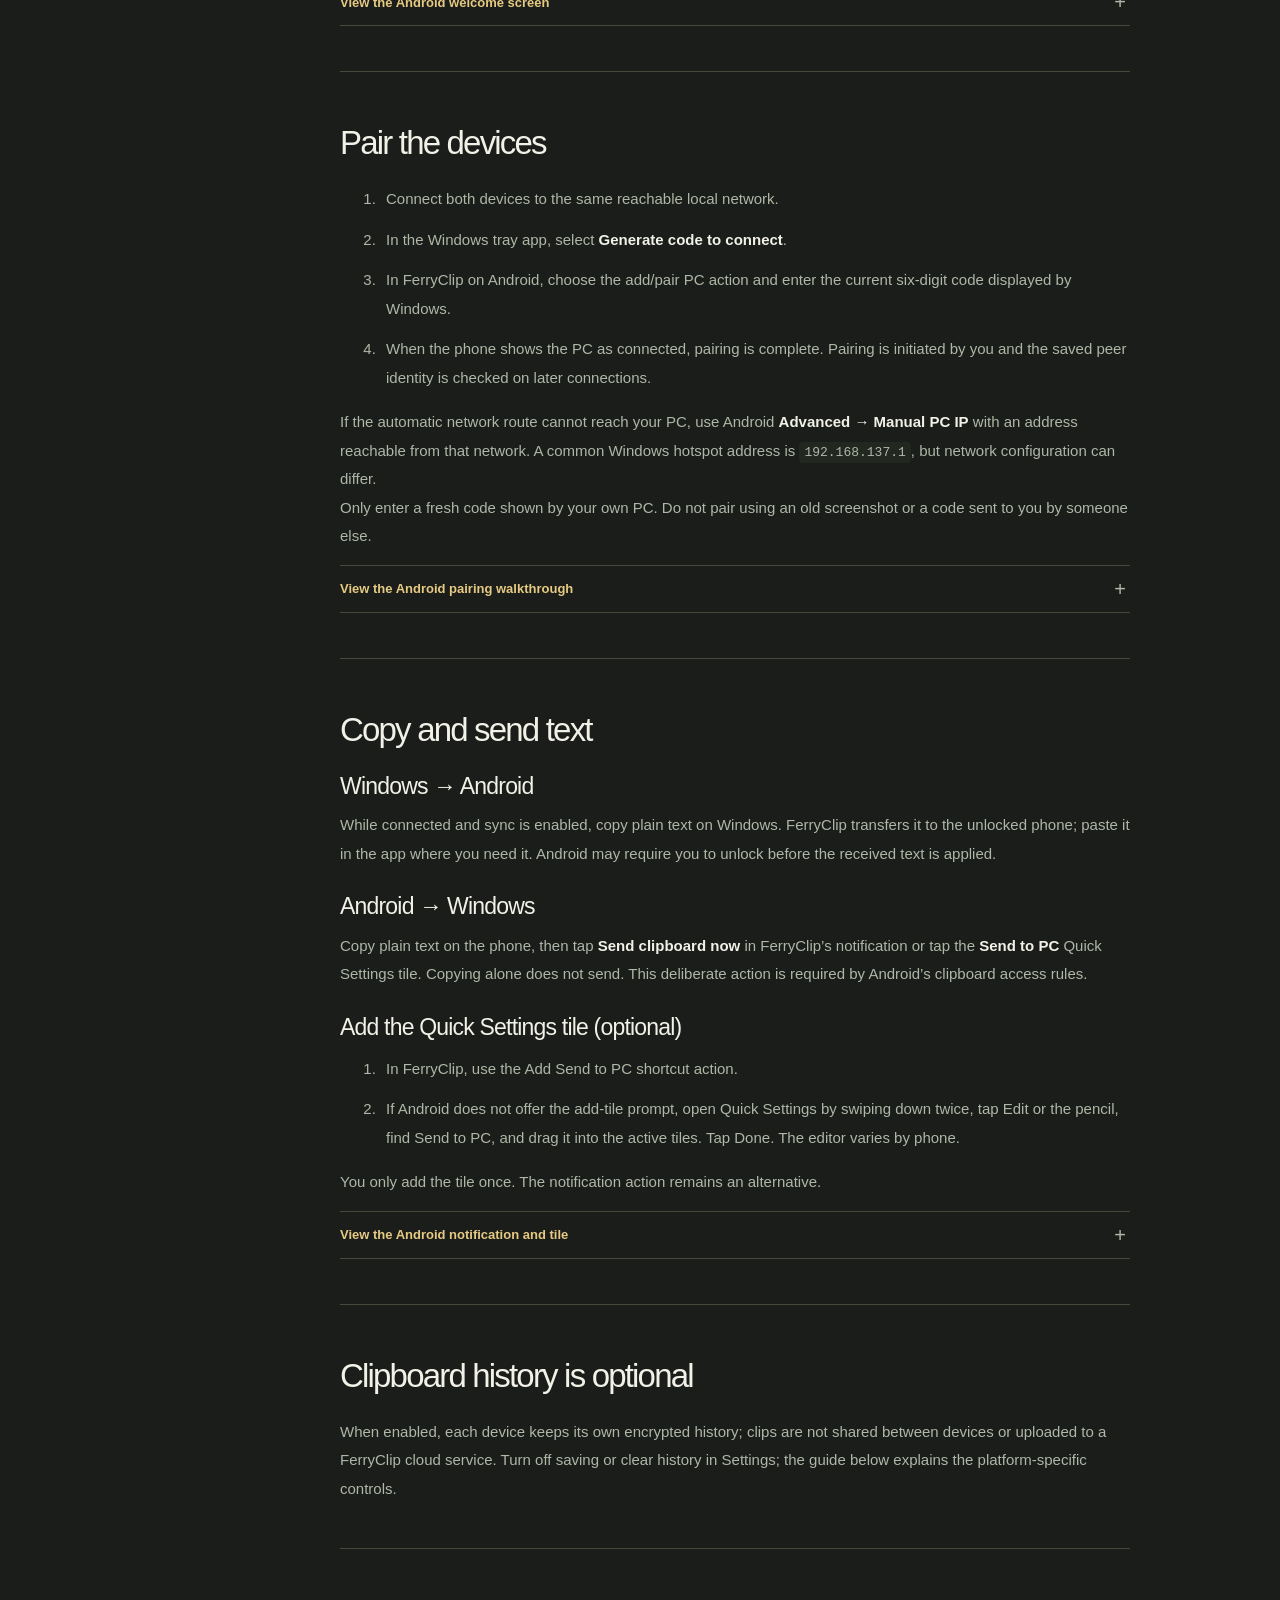
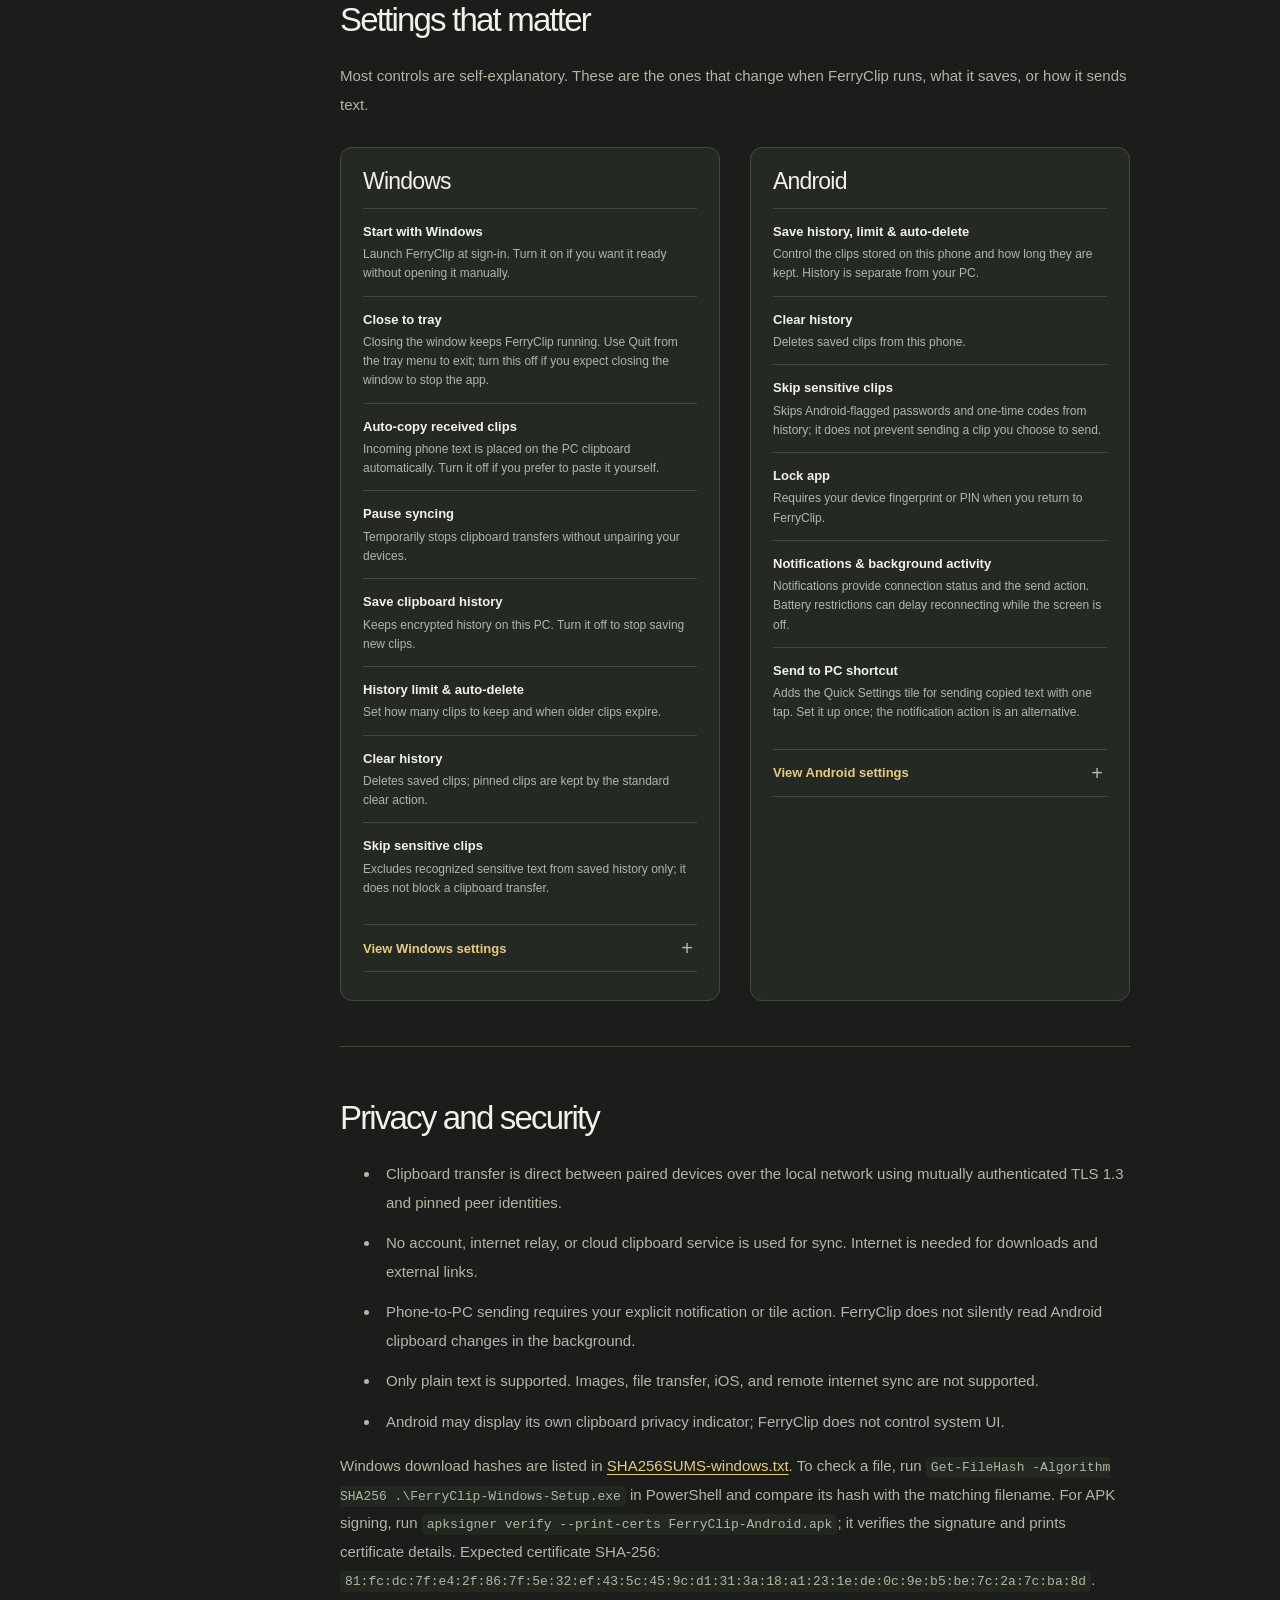
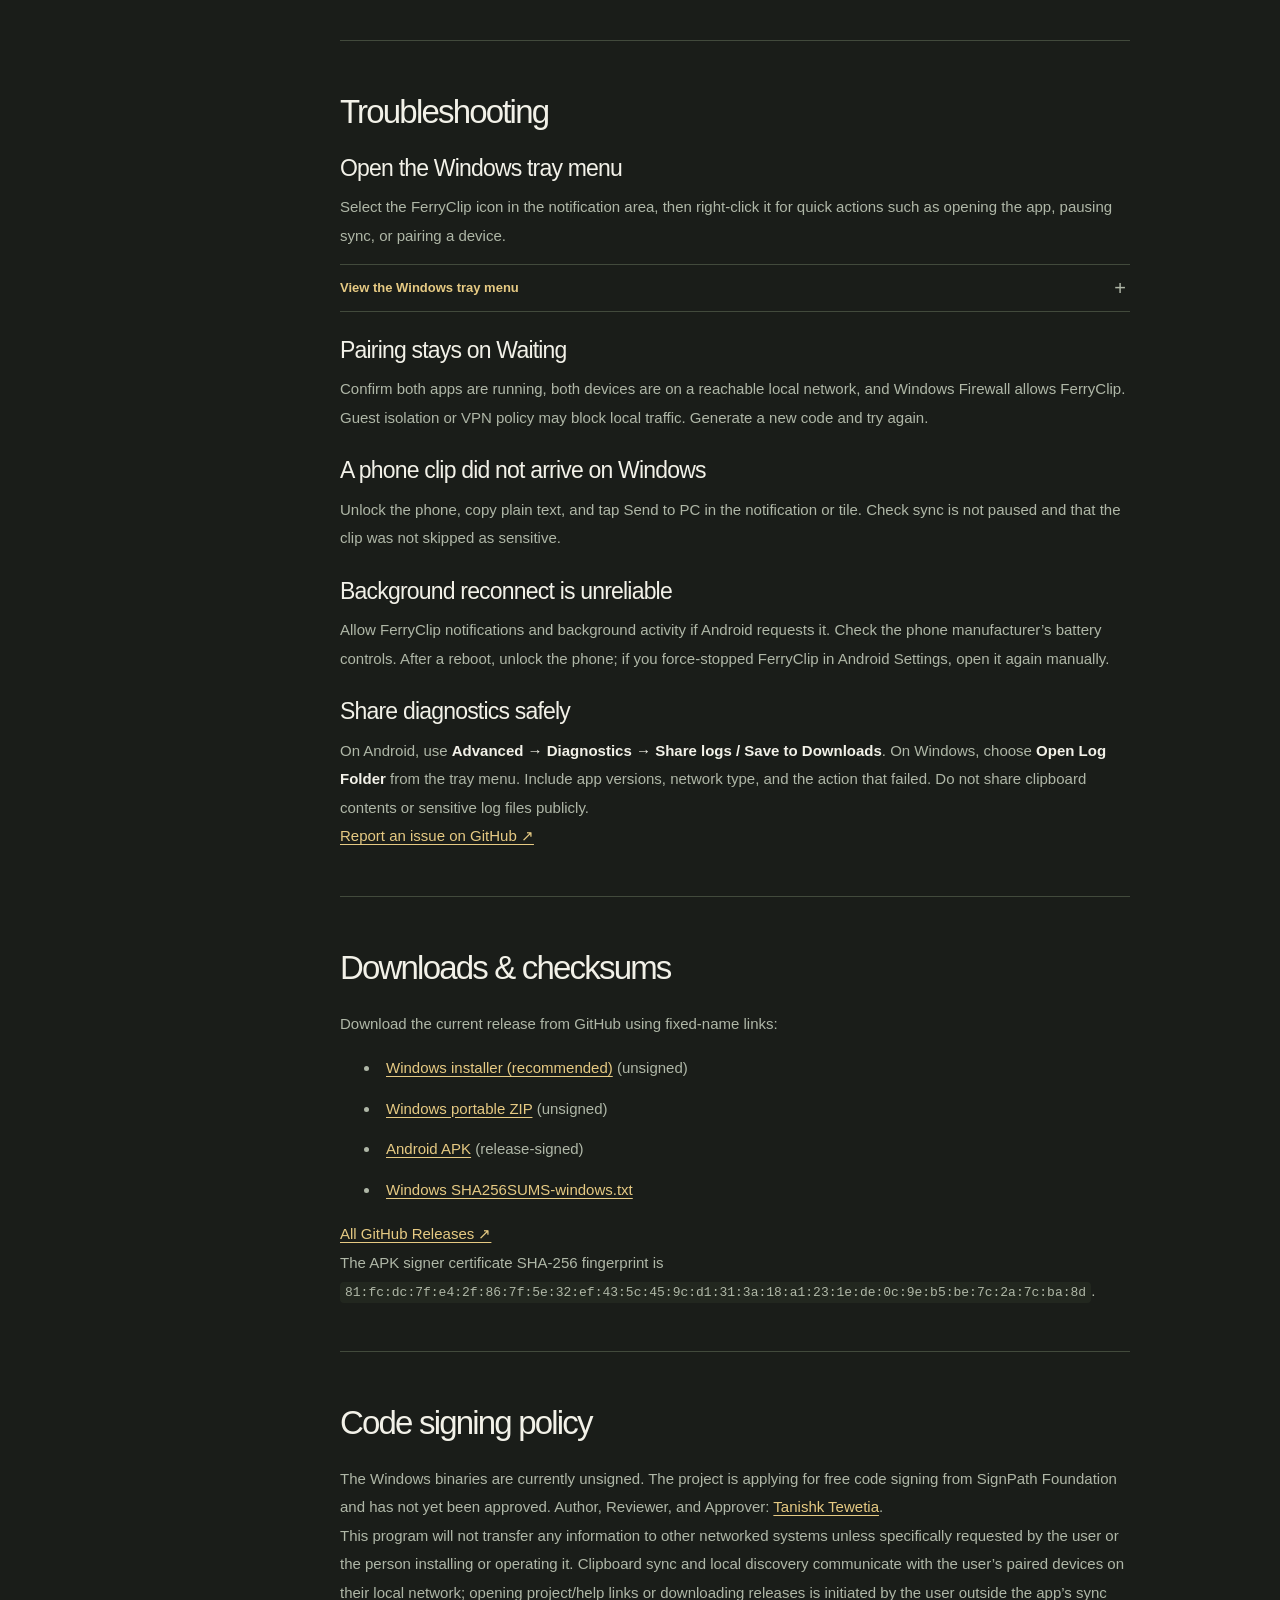
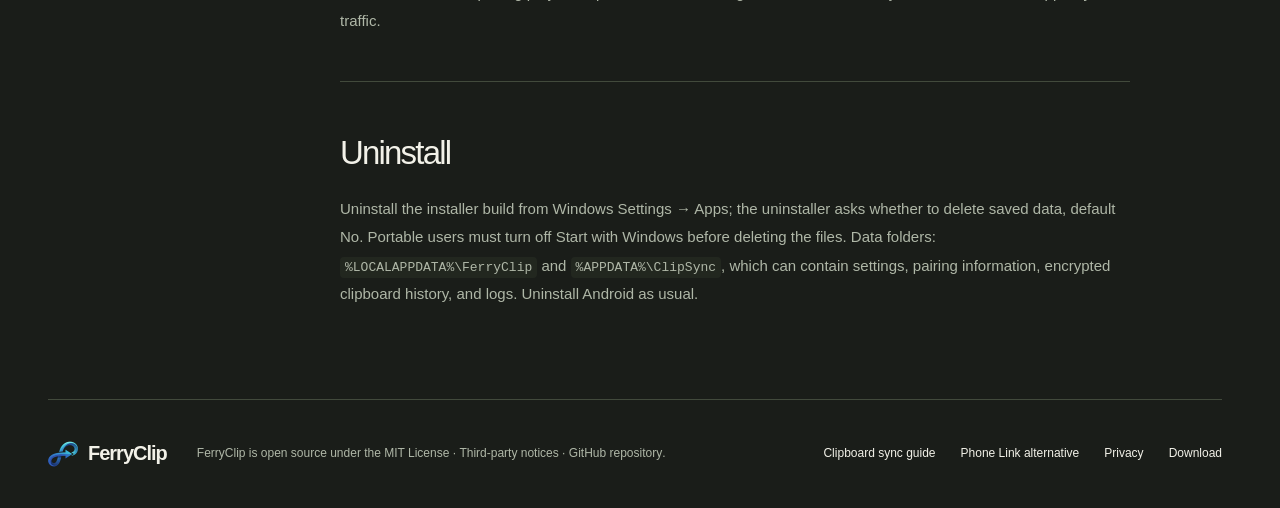
==== commit 6a292408: "Phase 11 - Site Improvements #5: SEO keyword pages, schema, and social image - Retarget homepage tit" ====
--- a/site/docs.html
+++ b/site/docs.html
@@ -1,12 +1,14 @@
 <!doctype html>
-<html lang="en"><head><meta charset="utf-8"><meta name="viewport" content="width=device-width, initial-scale=1"><meta name="description" content="FerryClip setup, clipboard history, privacy, downloads and troubleshooting for Windows and Android."><meta name="color-scheme" content="light dark"><title>FerryClip setup and help</title><link rel="icon" href="FerryClip-logo.png" type="image/png"><link rel="stylesheet" href="style.css"><script src="app.js" defer></script></head><body>
-<a class="skip" href="#main">Skip to content</a><header class="site-header"><div class="container nav"><a class="brand" href="index.html" aria-label="FerryClip home"><img src="FerryClip-logo.png" width="34" height="34" alt="">FerryClip</a><nav id="primary-navigation" aria-label="Main navigation"><a href="index.html#how-it-works">How it works</a><a href="index.html#screenshots">Windows app</a><a href="docs.html#start" aria-current="page">Setup &amp; help</a><a href="https://github.com/Tanishktewetia/FerryClip" target="_blank" rel="noopener noreferrer">GitHub ↗</a></nav><button class="nav-menu-toggle" type="button" aria-controls="primary-navigation" aria-expanded="false" aria-label="Open navigation"><span></span><span></span></button><div class="nav-actions"><button class="theme-toggle" aria-label="Switch to light theme" title="Change theme"><svg viewBox="0 0 24 24" aria-hidden="true"><path d="M20 14A8 8 0 0 1 10 4a8 8 0 1 0 10 10Z"/></svg></button><a class="button small" href="index.html#download">Download</a></div></div></header>
+<html lang="en"><head><meta charset="utf-8"><meta name="viewport" content="width=device-width, initial-scale=1"><meta name="description" content="Install FerryClip, pair your Windows PC and Android phone, send text between devices, and troubleshoot local-network clipboard sharing."><meta name="color-scheme" content="light dark"><title>FerryClip Setup Guide | Windows &amp; Android Clipboard Help</title><link rel="icon" href="/favicon-32.png" type="image/png" sizes="32x32"><link rel="icon" href="/favicon-192.png" type="image/png" sizes="192x192"><link rel="apple-touch-icon" href="/apple-touch-icon.png"><meta name="theme-color" content="#f6f5f1"><link rel="stylesheet" href="style.css"><script src="app.js" defer></script><link rel="canonical" href="https://www.ferryclip.app/docs.html">
+<meta property="og:site_name" content="FerryClip"><meta property="og:type" content="website"><meta property="og:url" content="https://www.ferryclip.app/docs.html"><meta property="og:title" content="FerryClip Setup Guide | Windows &amp; Android Clipboard Help"><meta property="og:description" content="Install FerryClip, pair your Windows PC and Android phone, send text between devices, and troubleshoot local-network clipboard sharing."><meta property="og:image" content="https://www.ferryclip.app/og-image.png"><meta property="og:image:width" content="1200"><meta property="og:image:height" content="630"><meta property="og:image:alt" content="FerryClip: copy on Windows, paste on Android. Free, open-source clipboard sync over local Wi-Fi."><meta property="og:locale" content="en_US">
+<meta name="twitter:card" content="summary_large_image"><meta name="twitter:title" content="FerryClip Setup Guide | Windows &amp; Android Clipboard Help"><meta name="twitter:description" content="Install FerryClip, pair your Windows PC and Android phone, send text between devices, and troubleshoot local-network clipboard sharing."><meta name="twitter:image" content="https://www.ferryclip.app/og-image.png"><script type="application/ld+json">{"@context":"https://schema.org","@graph":[{"@type":"WebSite","@id":"https://www.ferryclip.app/#website","url":"https://www.ferryclip.app/","name":"FerryClip","inLanguage":"en"},{"@type":"WebPage","@id":"https://www.ferryclip.app/docs.html#webpage","url":"https://www.ferryclip.app/docs.html","name":"FerryClip Setup Guide | Windows & Android Clipboard Help","description":"Install FerryClip, pair your Windows PC and Android phone, send text between devices, and troubleshoot local-network clipboard sharing.","inLanguage":"en","isPartOf":{"@id":"https://www.ferryclip.app/#website"}}]}</script></head><body>
+<a class="skip" href="#main">Skip to content</a><header class="site-header"><div class="container nav"><a class="brand" href="/" aria-label="FerryClip home"><img src="logo-68.png" width="34" height="34" alt="">FerryClip</a><nav id="primary-navigation" aria-label="Main navigation"><a href="/#how-it-works">How it works</a><a href="/#screenshots">Windows app</a><a href="docs.html#start" aria-current="page">Setup &amp; help</a><a href="https://github.com/Tanishktewetia/FerryClip" target="_blank" rel="noopener noreferrer">GitHub ↗</a></nav><button class="nav-menu-toggle" type="button" aria-controls="primary-navigation" aria-expanded="false" aria-label="Open navigation"><span></span><span></span></button><div class="nav-actions"><button class="theme-toggle" aria-label="Switch to light theme" title="Change theme"><svg viewBox="0 0 24 24" aria-hidden="true"><path d="M20 14A8 8 0 0 1 10 4a8 8 0 1 0 10 10Z"/></svg></button><a class="button small" href="/#download">Download</a></div></div></header>
 <main id="main" class="container docs-layout"><aside class="docs-sidebar" aria-label="Documentation sections"><strong>FERRYCLIP GUIDE</strong><a href="#start">Before you start</a><a href="#install">Install</a><a href="#pair">Pair devices</a><a href="#send">Send text</a><a href="#history">Clipboard history</a><a href="#settings">Settings</a><a href="#privacy">Privacy &amp; security</a><a href="#troubleshoot">Troubleshooting</a><a href="#downloads">Downloads &amp; checksums</a></aside>
-<div class="docs-content"><span class="overline">SETUP &amp; HELP</span><h1>Get FerryClip<br>connected.</h1><p class="lead">FerryClip syncs clipboard text between a Windows PC and Android phone over the local network using TLS. Data transfers directly between paired devices; there is no cloud clipboard.</p><div class="callout"><strong>Current release:</strong> FerryClip v1.0.0. Windows installer and portable build are unsigned; the Android APK is signed with the project release key. See <a href="index.html#download">downloads</a>.</div>
+<div class="docs-content"><span class="overline">SETUP &amp; HELP</span><h1>Get FerryClip<br>connected.</h1><p class="lead">FerryClip syncs clipboard text between a Windows PC and Android phone over the local network using TLS. Data transfers directly between paired devices; there is no cloud clipboard.</p><div class="callout"><strong>Current release:</strong> FerryClip v1.0.0. Windows installer and portable build are unsigned; the Android APK is signed with the project release key. See <a href="/#download">downloads</a>.</div>
 <section id="start"><h2>Before you start</h2><ul><li>A Windows x64 PC and an Android phone.</li><li>Android 10 or newer for secure TLS 1.3 sync.</li><li>Both devices on the same reachable Wi-Fi, a phone/PC hotspot, or a VPN-routed LAN that permits local traffic. Internet access is not required for clipboard transfer.</li></ul><p>Guest Wi-Fi isolation, firewall rules, or VPN policies can prevent the devices from reaching each other.</p></section>
-<section id="install"><h2>Install on both devices</h2><h3>Windows</h3><ol><li>Download and run the Windows installer. The installer and portable build are currently unsigned, so SmartScreen may show an unknown-publisher warning. Select <strong>More info</strong>, then <strong>Run anyway</strong> if you choose to continue.</li><li>Alternatively, download the portable ZIP and extract it.</li><li>Open FerryClip from the notification area (system tray).</li></ol><details class="guide-image-toggle"><summary>View Windows installer options</summary><figure class="guide-image"><img src="images/help/windows-installer-options.png" loading="lazy" alt="Windows installer options for a desktop shortcut and starting FerryClip with Windows"><figcaption>Desktop shortcut and startup are optional; you can change these later.</figcaption></figure></details><h3>Android</h3><ol><li>Download the release-signed APK to your phone and open it from Downloads. If upgrading from an earlier debug-signed build, uninstall that build first; uninstalling removes pairing and clipboard history.</li><li>If Android asks, allow your browser or file manager to install unknown apps. You can turn that permission off after installation.</li><li>Open FerryClip. Android may ask for notification and background-running permissions; manufacturer battery settings can affect reconnection.</li></ol><details class="guide-image-toggle"><summary>View the Android welcome screen</summary><figure class="guide-image guide-image-phone"><img src="images/help/android-welcome.png" loading="lazy" alt="FerryClip Android welcome screen explaining clipboard sharing between Windows and Android"><figcaption>The welcome screen summarizes what FerryClip shares and the local-network requirement.</figcaption></figure></details></section>
-<section id="pair"><h2>Pair the devices</h2><ol><li>Connect both devices to the same reachable local network.</li><li>In the Windows tray app, select <strong>Generate code to connect</strong>.</li><li>In FerryClip on Android, choose the add/pair PC action and enter the current six-digit code displayed by Windows.</li><li>When the phone shows the PC as connected, pairing is complete. Pairing is initiated by you and the saved peer identity is checked on later connections.</li></ol><p>If the automatic network route cannot reach your PC, use Android <strong>Advanced → Manual PC IP</strong> with an address reachable from that network. A common Windows hotspot address is <code>192.168.137.1</code>, but network configuration can differ.</p><p>Only enter a fresh code shown by your own PC. Do not pair using an old screenshot or a code sent to you by someone else.</p><details class="guide-image-toggle"><summary>View the Android pairing walkthrough</summary><figure class="guide-image guide-image-phone"><img src="images/help/android-pairing-overview.png" loading="lazy" alt="FerryClip Android pairing overview showing where to find and enter a temporary Windows code"><figcaption>The illustration uses blank code slots. Always enter the live, temporary code shown by your own PC.</figcaption></figure></details></section>
-<section id="send"><h2>Copy and send text</h2><h3>Windows → Android</h3><p>While connected and sync is enabled, copy plain text on Windows. FerryClip transfers it to the unlocked phone; paste it in the app where you need it. Android may require you to unlock before the received text is applied.</p><h3>Android → Windows</h3><p>Copy plain text on the phone, then tap <strong>Send clipboard now</strong> in FerryClip’s notification or tap the <strong>Send to PC</strong> Quick Settings tile. Copying alone does not send. This deliberate action is required by Android’s clipboard access rules.</p><h3>Add the Quick Settings tile (optional)</h3><ol><li>In FerryClip, use the Add Send to PC shortcut action.</li><li>If Android does not offer the add-tile prompt, open Quick Settings by swiping down twice, tap Edit or the pencil, find Send to PC, and drag it into the active tiles. Tap Done. The editor varies by phone.</li></ol><p>You only add the tile once. The notification action remains an alternative.</p><details class="guide-image-toggle"><summary>View the Android notification and tile</summary><figure class="guide-image guide-image-phone"><img src="images/help/android-send-options.png" loading="lazy" alt="Android Quick Settings Send to PC tile and FerryClip notification send action"><figcaption>Either action sends the text you copied on Android to your paired PC.</figcaption></figure></details></section>
+<section id="install"><h2>Install on both devices</h2><h3>Windows</h3><ol><li>Download and run the Windows installer. The installer and portable build are currently unsigned, so SmartScreen may show an unknown-publisher warning. Select <strong>More info</strong>, then <strong>Run anyway</strong> if you choose to continue.</li><li>Alternatively, download the portable ZIP and extract it.</li><li>Open FerryClip from the notification area (system tray).</li></ol><details class="guide-image-toggle"><summary>View Windows installer options</summary><figure class="guide-image"><img src="images/help/windows-installer-options.png" loading="lazy" alt="Windows installer options for a desktop shortcut and starting FerryClip with Windows" width="805" height="607"><figcaption>Desktop shortcut and startup are optional; you can change these later.</figcaption></figure></details><h3>Android</h3><ol><li>Download the release-signed APK to your phone and open it from Downloads. If upgrading from an earlier debug-signed build, uninstall that build first; uninstalling removes pairing and clipboard history.</li><li>If Android asks, allow your browser or file manager to install unknown apps. You can turn that permission off after installation.</li><li>Open FerryClip. Android may ask for notification and background-running permissions; manufacturer battery settings can affect reconnection.</li></ol><details class="guide-image-toggle"><summary>View the Android welcome screen</summary><figure class="guide-image guide-image-phone"><img src="images/help/android-welcome.png" loading="lazy" alt="FerryClip Android welcome screen explaining clipboard sharing between Windows and Android" width="1080" height="2400"><figcaption>The welcome screen summarizes what FerryClip shares and the local-network requirement.</figcaption></figure></details></section>
+<section id="pair"><h2>Pair the devices</h2><ol><li>Connect both devices to the same reachable local network.</li><li>In the Windows tray app, select <strong>Generate code to connect</strong>.</li><li>In FerryClip on Android, choose the add/pair PC action and enter the current six-digit code displayed by Windows.</li><li>When the phone shows the PC as connected, pairing is complete. Pairing is initiated by you and the saved peer identity is checked on later connections.</li></ol><p>If the automatic network route cannot reach your PC, use Android <strong>Advanced → Manual PC IP</strong> with an address reachable from that network. A common Windows hotspot address is <code>192.168.137.1</code>, but network configuration can differ.</p><p>Only enter a fresh code shown by your own PC. Do not pair using an old screenshot or a code sent to you by someone else.</p><details class="guide-image-toggle"><summary>View the Android pairing walkthrough</summary><figure class="guide-image guide-image-phone"><img src="images/help/android-pairing-overview.png" loading="lazy" alt="FerryClip Android pairing overview showing where to find and enter a temporary Windows code" width="1080" height="2400"><figcaption>The illustration uses blank code slots. Always enter the live, temporary code shown by your own PC.</figcaption></figure></details></section>
+<section id="send"><h2>Copy and send text</h2><h3>Windows → Android</h3><p>While connected and sync is enabled, copy plain text on Windows. FerryClip transfers it to the unlocked phone; paste it in the app where you need it. Android may require you to unlock before the received text is applied.</p><h3>Android → Windows</h3><p>Copy plain text on the phone, then tap <strong>Send clipboard now</strong> in FerryClip’s notification or tap the <strong>Send to PC</strong> Quick Settings tile. Copying alone does not send. This deliberate action is required by Android’s clipboard access rules.</p><h3>Add the Quick Settings tile (optional)</h3><ol><li>In FerryClip, use the Add Send to PC shortcut action.</li><li>If Android does not offer the add-tile prompt, open Quick Settings by swiping down twice, tap Edit or the pencil, find Send to PC, and drag it into the active tiles. Tap Done. The editor varies by phone.</li></ol><p>You only add the tile once. The notification action remains an alternative.</p><details class="guide-image-toggle"><summary>View the Android notification and tile</summary><figure class="guide-image guide-image-phone"><img src="images/help/android-send-options.png" loading="lazy" alt="Android Quick Settings Send to PC tile and FerryClip notification send action" width="1080" height="2268"><figcaption>Either action sends the text you copied on Android to your paired PC.</figcaption></figure></details></section>
 <section id="history"><h2>Clipboard history is optional</h2><p>When enabled, each device keeps its own encrypted history; clips are not shared between devices or uploaded to a FerryClip cloud service. Turn off saving or clear history in Settings; the guide below explains the platform-specific controls.</p></section>
 <section id="settings"><h2>Settings that matter</h2><p>Most controls are self-explanatory. These are the ones that change when FerryClip runs, what it saves, or how it sends text.</p><div class="settings-reference">
 <article class="settings-platform"><h3>Windows</h3><dl>
@@ -18,7 +20,7 @@
 <div><dt>History limit &amp; auto-delete</dt><dd>Set how many clips to keep and when older clips expire.</dd></div>
 <div><dt>Clear history</dt><dd>Deletes saved clips; pinned clips are kept by the standard clear action.</dd></div>
 <div><dt>Skip sensitive clips</dt><dd>Excludes recognized sensitive text from saved history only; it does not block a clipboard transfer.</dd></div>
-</dl><details class="guide-image-toggle"><summary>View Windows settings</summary><figure class="guide-image"><img src="images/app/windows-settings.png" loading="lazy" alt="FerryClip Windows settings for startup, closing to tray, sync, and clipboard history"><figcaption>Windows settings. Scroll within the app to see additional controls.</figcaption></figure></details></article>
+</dl><details class="guide-image-toggle"><summary>View Windows settings</summary><figure class="guide-image"><img src="images/app/windows-settings.png" loading="lazy" alt="FerryClip Windows settings for startup, closing to tray, sync, and clipboard history" width="1100" height="720"><figcaption>Windows settings. Scroll within the app to see additional controls.</figcaption></figure></details></article>
 <article class="settings-platform"><h3>Android</h3><dl>
 <div><dt>Save history, limit &amp; auto-delete</dt><dd>Control the clips stored on this phone and how long they are kept. History is separate from your PC.</dd></div>
 <div><dt>Clear history</dt><dd>Deletes saved clips from this phone.</dd></div>
@@ -26,10 +28,10 @@
 <div><dt>Lock app</dt><dd>Requires your device fingerprint or PIN when you return to FerryClip.</dd></div>
 <div><dt>Notifications &amp; background activity</dt><dd>Notifications provide connection status and the send action. Battery restrictions can delay reconnecting while the screen is off.</dd></div>
 <div><dt>Send to PC shortcut</dt><dd>Adds the Quick Settings tile for sending copied text with one tap. Set it up once; the notification action is an alternative.</dd></div>
-</dl><details class="guide-image-toggle"><summary>View Android settings</summary><figure class="guide-image guide-image-phone"><img src="images/help/android-settings.png" loading="lazy" alt="FerryClip Android settings for clipboard history, privacy, app lock, notifications, background activity, and Send to PC shortcut"><figcaption>Android settings are grouped by history, privacy, and background shortcuts.</figcaption></figure></details></article>
+</dl><details class="guide-image-toggle"><summary>View Android settings</summary><figure class="guide-image guide-image-phone"><img src="images/help/android-settings.png" loading="lazy" alt="FerryClip Android settings for clipboard history, privacy, app lock, notifications, background activity, and Send to PC shortcut" width="1080" height="2400"><figcaption>Android settings are grouped by history, privacy, and background shortcuts.</figcaption></figure></details></article>
 </div></section>
 <section id="privacy"><h2>Privacy and security</h2><ul><li>Clipboard transfer is direct between paired devices over the local network using mutually authenticated TLS 1.3 and pinned peer identities.</li><li>No account, internet relay, or cloud clipboard service is used for sync. Internet is needed for downloads and external links.</li><li>Phone-to-PC sending requires your explicit notification or tile action. FerryClip does not silently read Android clipboard changes in the background.</li><li>Only plain text is supported. Images, file transfer, iOS, and remote internet sync are not supported.</li><li>Android may display its own clipboard privacy indicator; FerryClip does not control system UI.</li></ul><p>Windows download hashes are listed in <a href="https://github.com/Tanishktewetia/FerryClip/releases/latest/download/SHA256SUMS-windows.txt">SHA256SUMS-windows.txt</a>. To check a file, run <code>Get-FileHash -Algorithm SHA256 .\FerryClip-Windows-Setup.exe</code> in PowerShell and compare its hash with the matching filename. For APK signing, run <code>apksigner verify --print-certs FerryClip-Android.apk</code>; it verifies the signature and prints certificate details. Expected certificate SHA-256: <code>81:fc:dc:7f:e4:2f:86:7f:5e:32:ef:43:5c:45:9c:d1:31:3a:18:a1:23:1e:de:0c:9e:b5:be:7c:2a:7c:ba:8d</code>.</p></section>
-<section id="troubleshoot"><h2>Troubleshooting</h2><h3>Open the Windows tray menu</h3><p>Select the FerryClip icon in the notification area, then right-click it for quick actions such as opening the app, pausing sync, or pairing a device.</p><details class="guide-image-toggle"><summary>View the Windows tray menu</summary><figure class="guide-image guide-image-menu"><img src="images/help/windows-tray-menu.png" loading="lazy" alt="FerryClip Windows tray menu with Open, Pause sync, Pair new device, and Quit actions"><figcaption>Right-click the FerryClip tray icon to open this menu.</figcaption></figure></details><h3>Pairing stays on Waiting</h3><p>Confirm both apps are running, both devices are on a reachable local network, and Windows Firewall allows FerryClip. Guest isolation or VPN policy may block local traffic. Generate a new code and try again.</p><h3>A phone clip did not arrive on Windows</h3><p>Unlock the phone, copy plain text, and tap Send to PC in the notification or tile. Check sync is not paused and that the clip was not skipped as sensitive.</p><h3>Background reconnect is unreliable</h3><p>Allow FerryClip notifications and background activity if Android requests it. Check the phone manufacturer’s battery controls. After a reboot, unlock the phone; if you force-stopped FerryClip in Android Settings, open it again manually.</p><h3>Share diagnostics safely</h3><p>On Android, use <strong>Advanced → Diagnostics → Share logs / Save to Downloads</strong>. On Windows, choose <strong>Open Log Folder</strong> from the tray menu. Include app versions, network type, and the action that failed. Do not share clipboard contents or sensitive log files publicly.</p><p><a href="https://github.com/Tanishktewetia/FerryClip/issues" target="_blank" rel="noopener noreferrer">Report an issue on GitHub ↗</a></p></section>
+<section id="troubleshoot"><h2>Troubleshooting</h2><h3>Open the Windows tray menu</h3><p>Select the FerryClip icon in the notification area, then right-click it for quick actions such as opening the app, pausing sync, or pairing a device.</p><details class="guide-image-toggle"><summary>View the Windows tray menu</summary><figure class="guide-image guide-image-menu"><img src="images/help/windows-tray-menu.png" loading="lazy" alt="FerryClip Windows tray menu with Open, Pause sync, Pair new device, and Quit actions" width="248" height="216"><figcaption>Right-click the FerryClip tray icon to open this menu.</figcaption></figure></details><h3>Pairing stays on Waiting</h3><p>Confirm both apps are running, both devices are on a reachable local network, and Windows Firewall allows FerryClip. Guest isolation or VPN policy may block local traffic. Generate a new code and try again.</p><h3>A phone clip did not arrive on Windows</h3><p>Unlock the phone, copy plain text, and tap Send to PC in the notification or tile. Check sync is not paused and that the clip was not skipped as sensitive.</p><h3>Background reconnect is unreliable</h3><p>Allow FerryClip notifications and background activity if Android requests it. Check the phone manufacturer’s battery controls. After a reboot, unlock the phone; if you force-stopped FerryClip in Android Settings, open it again manually.</p><h3>Share diagnostics safely</h3><p>On Android, use <strong>Advanced → Diagnostics → Share logs / Save to Downloads</strong>. On Windows, choose <strong>Open Log Folder</strong> from the tray menu. Include app versions, network type, and the action that failed. Do not share clipboard contents or sensitive log files publicly.</p><p><a href="https://github.com/Tanishktewetia/FerryClip/issues" target="_blank" rel="noopener noreferrer">Report an issue on GitHub ↗</a></p></section>
 <section id="downloads"><h2>Downloads &amp; checksums</h2><p>Download the current release from GitHub using fixed-name links:</p><ul><li><a href="https://github.com/Tanishktewetia/FerryClip/releases/latest/download/FerryClip-Windows-Setup.exe">Windows installer (recommended)</a> (unsigned)</li><li><a href="https://github.com/Tanishktewetia/FerryClip/releases/latest/download/FerryClip-Windows-Portable.zip">Windows portable ZIP</a> (unsigned)</li><li><a href="https://github.com/Tanishktewetia/FerryClip/releases/latest/download/FerryClip-Android.apk">Android APK</a> (release-signed)</li><li><a href="https://github.com/Tanishktewetia/FerryClip/releases/latest/download/SHA256SUMS-windows.txt">Windows SHA256SUMS-windows.txt</a></li></ul><p><a href="https://github.com/Tanishktewetia/FerryClip/releases">All GitHub Releases ↗</a></p><p>The APK signer certificate SHA-256 fingerprint is <code>81:fc:dc:7f:e4:2f:86:7f:5e:32:ef:43:5c:45:9c:d1:31:3a:18:a1:23:1e:de:0c:9e:b5:be:7c:2a:7c:ba:8d</code>.</p></section><section id="code-signing-policy"><h2>Code signing policy</h2><p>The Windows binaries are currently unsigned. The project is applying for free code signing from SignPath Foundation and has not yet been approved. Author, Reviewer, and Approver: <a href="https://github.com/Tanishktewetia">Tanishk Tewetia</a>.</p><p>This program will not transfer any information to other networked systems unless specifically requested by the user or the person installing or operating it. Clipboard sync and local discovery communicate with the user’s paired devices on their local network; opening project/help links or downloading releases is initiated by the user outside the app’s sync traffic.</p><!-- After SignPath Foundation approval, add: Free code signing provided by SignPath.io, certificate by SignPath Foundation --></section><section id="uninstall"><h2>Uninstall</h2><p>Uninstall the installer build from Windows Settings → Apps; the uninstaller asks whether to delete saved data, default No. Portable users must turn off Start with Windows before deleting the files. Data folders: <code>%LOCALAPPDATA%\FerryClip</code> and <code>%APPDATA%\ClipSync</code>, which can contain settings, pairing information, encrypted clipboard history, and logs. Uninstall Android as usual.</p></section>
-</div></main><footer class="container footer"><a class="brand" href="index.html"><img src="FerryClip-logo.png" width="30" height="30" alt="">FerryClip</a><span>FerryClip is open source under the <a href="https://github.com/Tanishktewetia/FerryClip/blob/main/LICENSE">MIT License</a> · <a href="https://github.com/Tanishktewetia/FerryClip/blob/main/THIRD_PARTY_NOTICES.md">Third-party notices</a> · <a href="https://github.com/Tanishktewetia/FerryClip">GitHub repository</a>.</span><div><a href="#privacy">Privacy</a><a href="https://github.com/Tanishktewetia/FerryClip" target="_blank" rel="noopener noreferrer">GitHub ↗</a><a href="index.html#download">Download</a></div></footer></body></html>
+</div></main><footer class="container footer"><a class="brand" href="/"><img src="logo-60.png" width="30" height="30" alt="">FerryClip</a><span>FerryClip is open source under the <a href="https://github.com/Tanishktewetia/FerryClip/blob/main/LICENSE">MIT License</a> · <a href="https://github.com/Tanishktewetia/FerryClip/blob/main/THIRD_PARTY_NOTICES.md">Third-party notices</a> · <a href="https://github.com/Tanishktewetia/FerryClip">GitHub repository</a>.</span><div><a href="share-clipboard-windows-android.html">Clipboard sync guide</a><a href="phone-link-clipboard-alternative.html">Phone Link alternative</a><a href="#privacy">Privacy</a><a href="/#download">Download</a></div></footer></body></html>
 
--- a/site/style.css
+++ b/site/style.css
@@ -118,3 +118,26 @@
 html{scroll-padding-top:88px}
 .docs-content section{scroll-margin-top:92px}
 @media(max-width:800px){.site-header{height:68px}.docs-content section{scroll-margin-top:84px}}
+
+.apk-qr-trigger{display:inline-flex;align-items:center;min-height:44px;margin-top:10px;padding:4px 0;border:0;background:transparent;color:var(--brand);font:inherit;font-size:13px;text-align:left;text-decoration:underline;text-decoration-color:color-mix(in srgb,var(--brand) 45%,transparent);text-underline-offset:3px;cursor:pointer}.apk-qr-trigger:hover{text-decoration-color:currentColor}.apk-qr-trigger:focus-visible,.apk-qr-close:focus-visible{outline:3px solid var(--cta);outline-offset:3px}.apk-qr-dialog{position:fixed;inset:0;width:min(400px,calc(100% - 32px));max-width:none;max-height:calc(100% - 32px);margin:auto;padding:28px 26px 26px;border:1px solid var(--line);border-radius:20px;background:var(--surface);color:var(--ink);text-align:center;box-shadow:0 24px 72px rgba(0,0,0,.34);overflow:auto}.apk-qr-dialog::backdrop{background:rgba(15,20,12,.72)}.apk-qr-dialog h2{margin:16px 0 8px;font-size:22px;line-height:1.25}.apk-qr-dialog p{max-width:320px;margin:0 auto 18px;color:var(--muted);font-size:14px;line-height:1.65}.apk-qr-close{display:block;min-width:64px;min-height:44px;margin:0 0 0 auto;padding:8px 12px;border:1px solid var(--line);border-radius:10px;background:var(--soft);color:var(--ink);font:inherit;font-size:13px;cursor:pointer}.apk-qr-image{display:block;width:min(280px,75vw);height:auto;margin:0 auto;padding:10px;border:1px solid var(--line);border-radius:12px;background:#fff}
+@media(max-width:800px){.apk-qr{display:none}}
+
+@media(max-width:600px){.apk-qr-trigger{display:none}}
+
+/* SEO content additions */
+.h1-kicker{display:block;font-size:15px;line-height:1.4;letter-spacing:0;font-weight:600;color:var(--brand);margin-bottom:14px}
+.docs-content .breadcrumb{font-size:13px;color:var(--muted);margin-bottom:14px}.docs-content .breadcrumb a{text-decoration:underline;text-underline-offset:4px;text-decoration-color:var(--line)}
+.docs-content .byline{font-size:13px;color:var(--muted);margin-top:14px}
+.table-wrap{overflow-x:auto;margin:22px 0;border:1px solid var(--line);border-radius:12px;-webkit-overflow-scrolling:touch}
+.compare-table{border-collapse:collapse;width:100%;min-width:640px;font-size:14px;line-height:1.5}
+.compare-table th,.compare-table td{padding:12px 14px;text-align:left;vertical-align:top;border-bottom:1px solid var(--line)}
+.compare-table thead th{background:var(--soft);font-weight:650;color:var(--ink)}
+.compare-table tbody th{font-weight:600;color:var(--ink);white-space:nowrap}
+.compare-table td{color:var(--muted)}.compare-table tr:last-child>*{border-bottom:0}
+.compare-table .ours{background:color-mix(in srgb,var(--gold) 16%,transparent)}
+.related-links{display:grid;grid-template-columns:repeat(auto-fit,minmax(220px,1fr));gap:12px;margin-top:22px}
+.related-links a{display:block;border:1px solid var(--line);border-radius:12px;padding:16px 18px;background:var(--surface)}
+.related-links a:hover{border-color:var(--brand)}.related-links strong{display:block;color:var(--ink);font-size:15px}.related-links span{font-size:13px;color:var(--muted)}
+.docs-content .related-links a{text-decoration:none;color:inherit}
+.sr-only{position:absolute;width:1px;height:1px;padding:0;margin:-1px;overflow:hidden;clip:rect(0,0,0,0);white-space:nowrap;border:0}
+.faq-list p a{color:var(--brand);text-decoration:underline;text-underline-offset:3px}
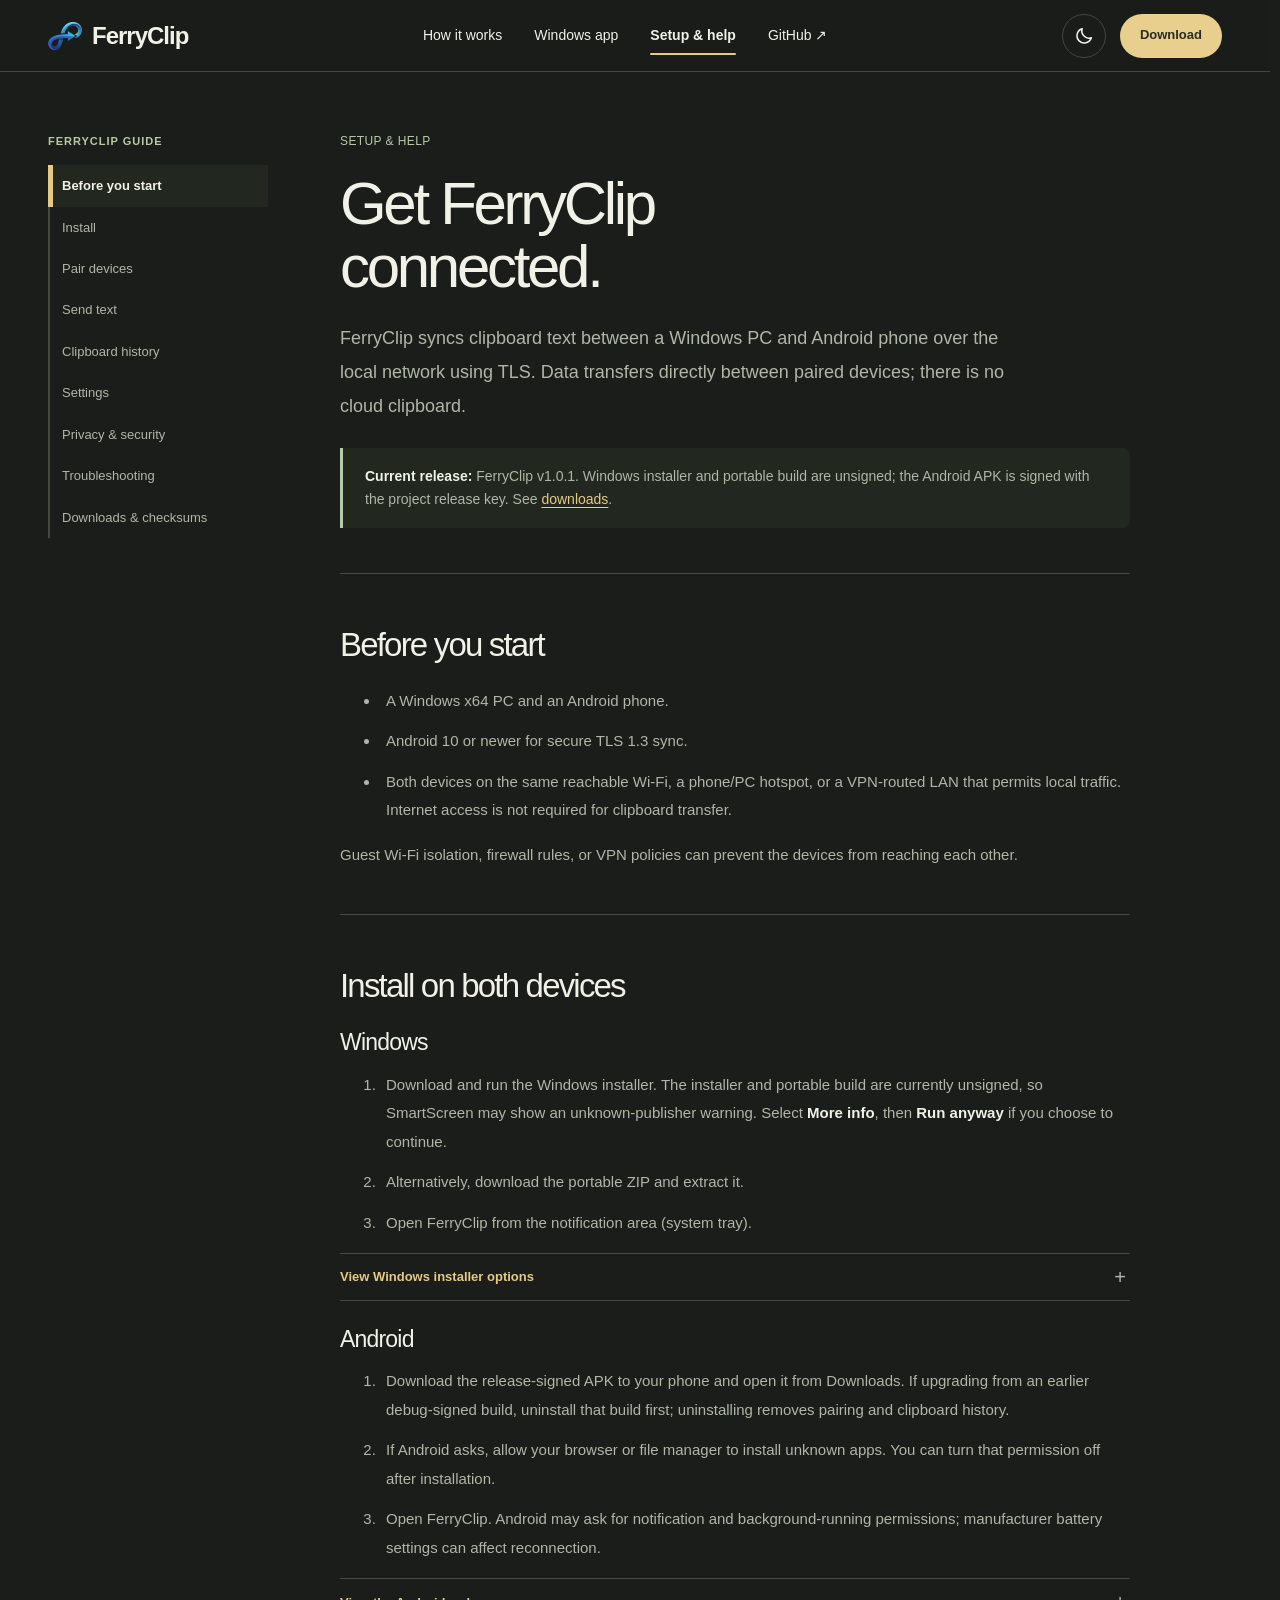
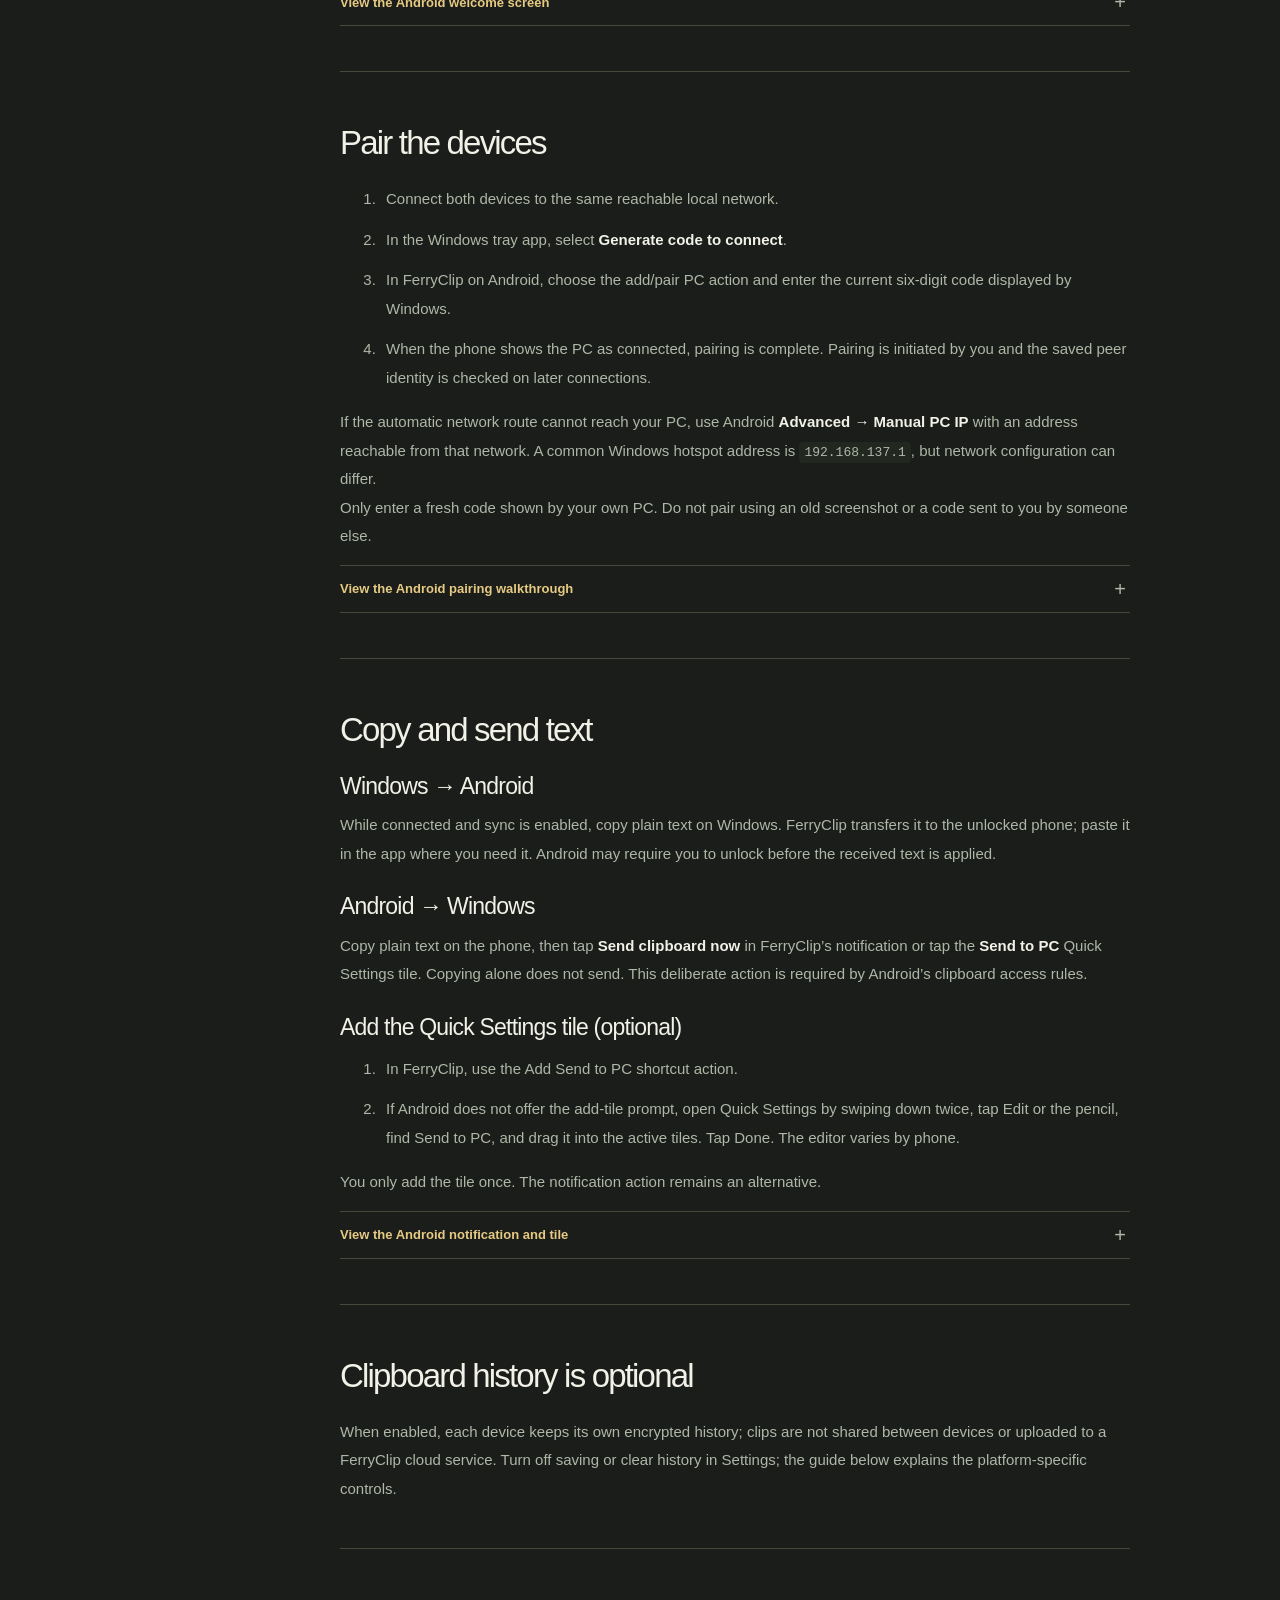
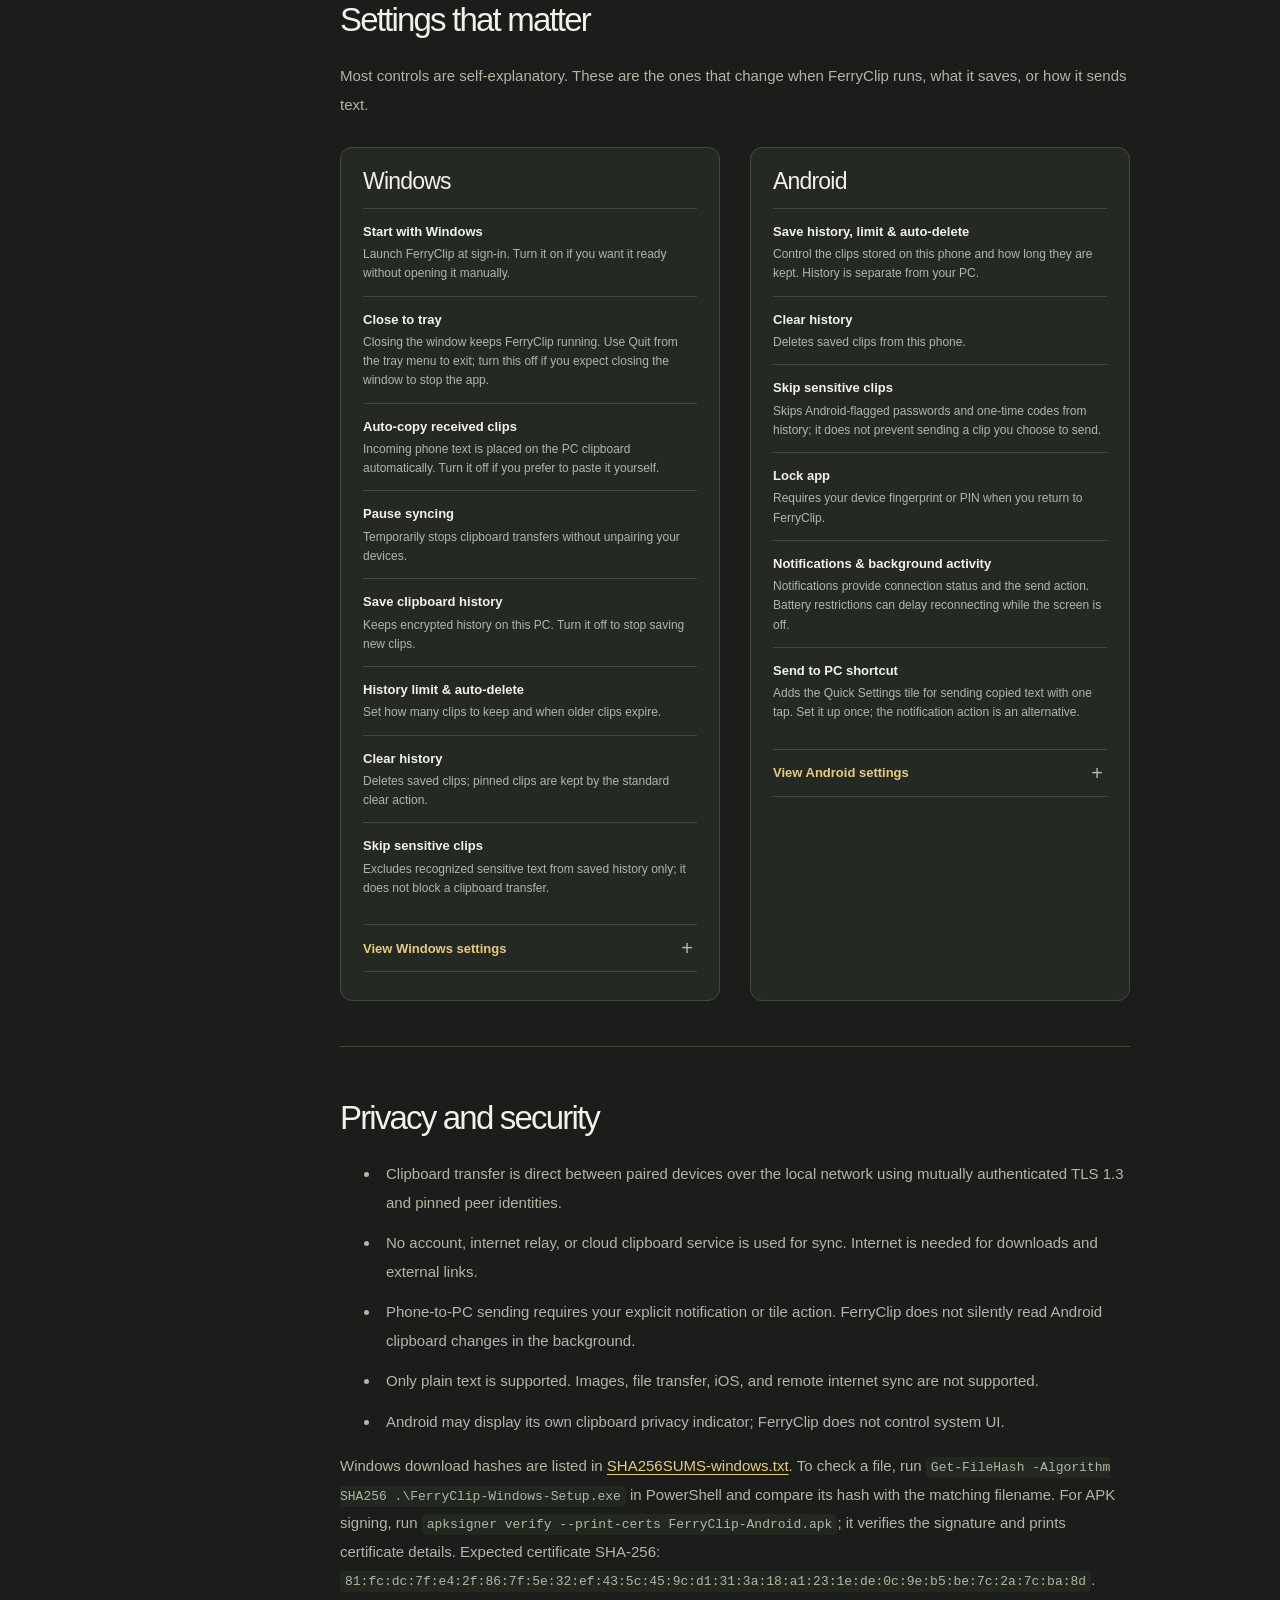
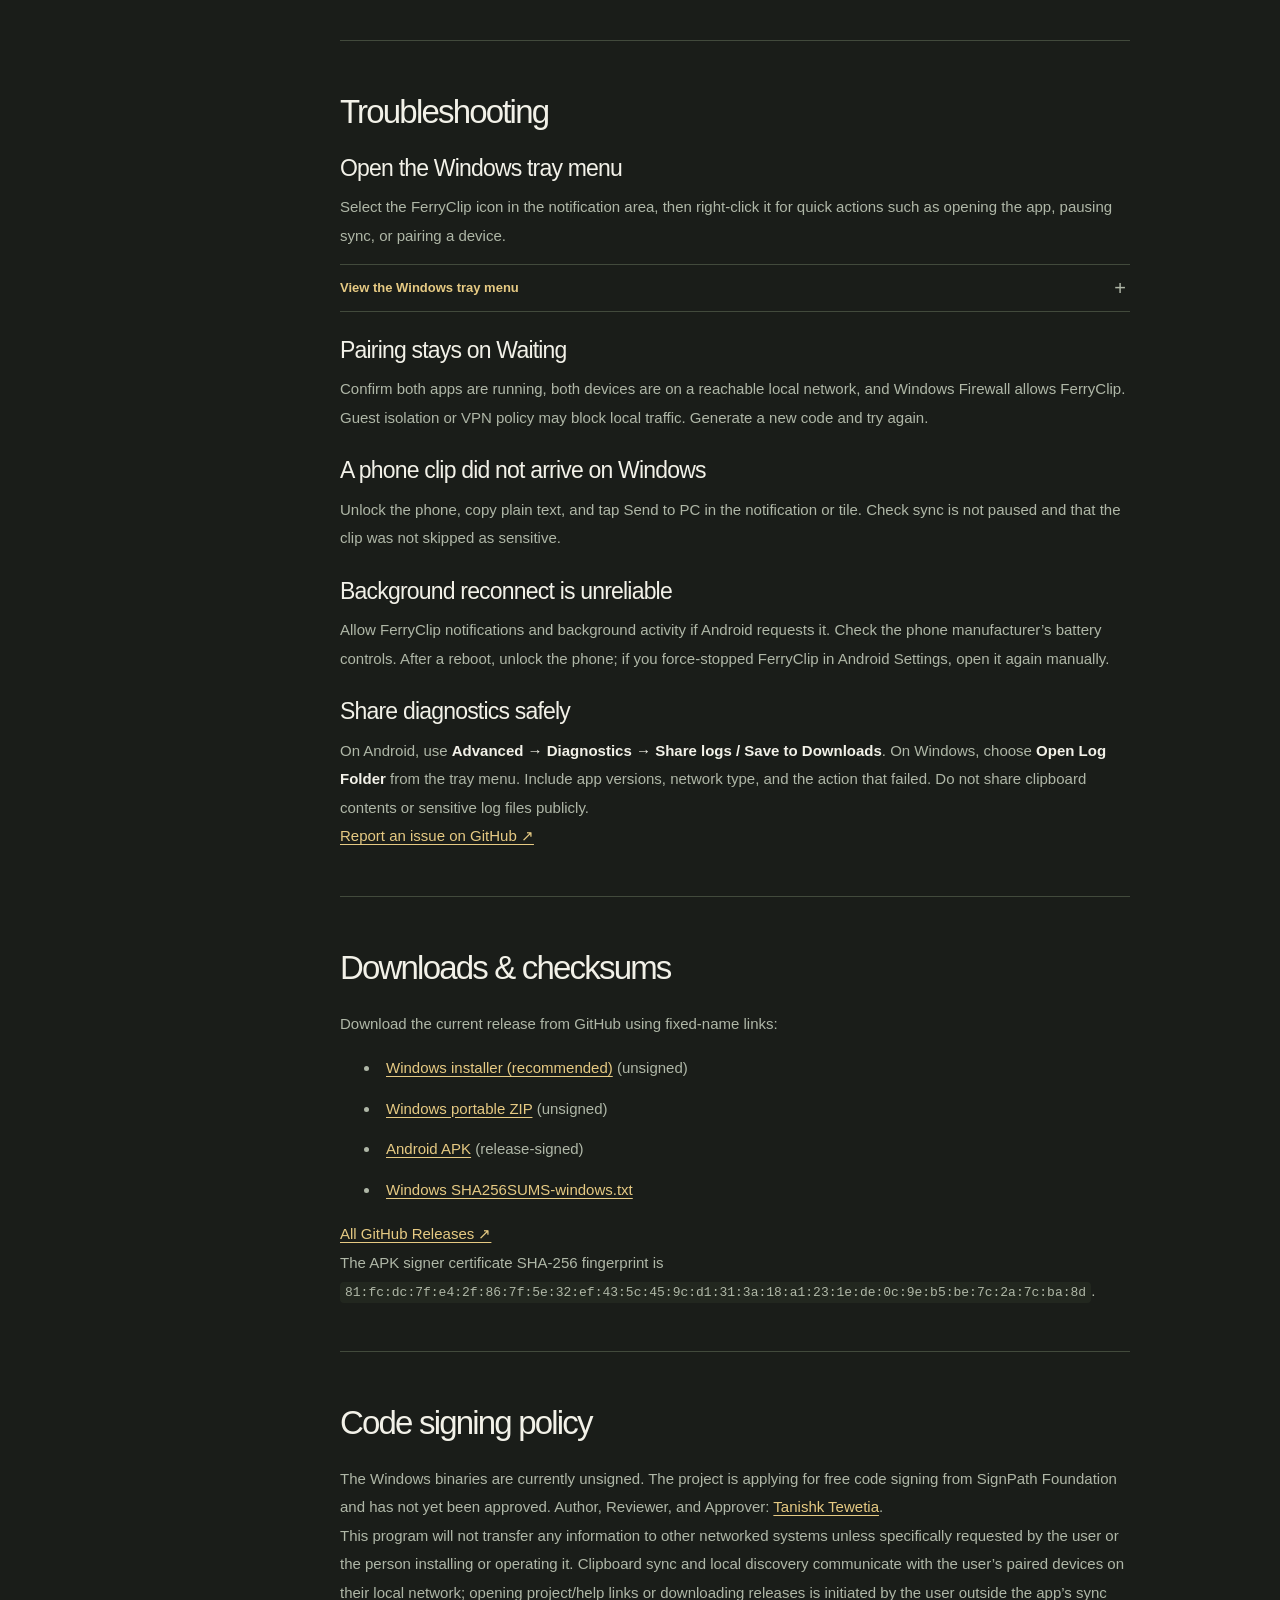
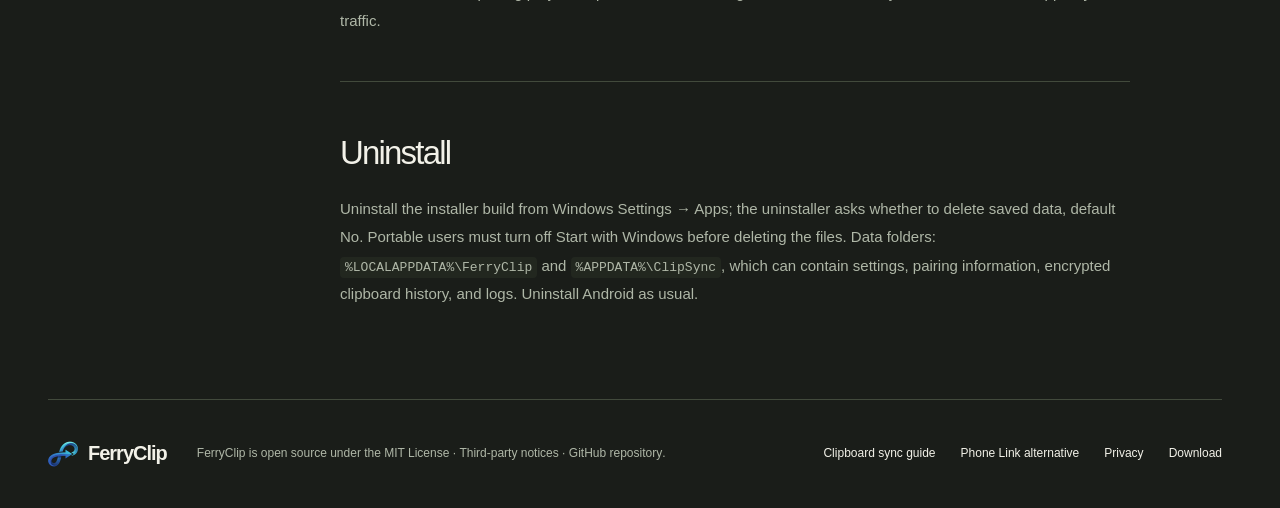
==== commit 5800b0d0: "Phase 11 - Release v1.0.1: Bump version for history fixes Bumps Windows and Android to 1.0.1 (versio" ====
--- a/site/docs.html
+++ b/site/docs.html
@@ -4,7 +4,7 @@
 <meta name="twitter:card" content="summary_large_image"><meta name="twitter:title" content="FerryClip Setup Guide | Windows &amp; Android Clipboard Help"><meta name="twitter:description" content="Install FerryClip, pair your Windows PC and Android phone, send text between devices, and troubleshoot local-network clipboard sharing."><meta name="twitter:image" content="https://www.ferryclip.app/og-image.png"><script type="application/ld+json">{"@context":"https://schema.org","@graph":[{"@type":"WebSite","@id":"https://www.ferryclip.app/#website","url":"https://www.ferryclip.app/","name":"FerryClip","inLanguage":"en"},{"@type":"WebPage","@id":"https://www.ferryclip.app/docs.html#webpage","url":"https://www.ferryclip.app/docs.html","name":"FerryClip Setup Guide | Windows & Android Clipboard Help","description":"Install FerryClip, pair your Windows PC and Android phone, send text between devices, and troubleshoot local-network clipboard sharing.","inLanguage":"en","isPartOf":{"@id":"https://www.ferryclip.app/#website"}}]}</script></head><body>
 <a class="skip" href="#main">Skip to content</a><header class="site-header"><div class="container nav"><a class="brand" href="/" aria-label="FerryClip home"><img src="logo-68.png" width="34" height="34" alt="">FerryClip</a><nav id="primary-navigation" aria-label="Main navigation"><a href="/#how-it-works">How it works</a><a href="/#screenshots">Windows app</a><a href="docs.html#start" aria-current="page">Setup &amp; help</a><a href="https://github.com/Tanishktewetia/FerryClip" target="_blank" rel="noopener noreferrer">GitHub ↗</a></nav><button class="nav-menu-toggle" type="button" aria-controls="primary-navigation" aria-expanded="false" aria-label="Open navigation"><span></span><span></span></button><div class="nav-actions"><button class="theme-toggle" aria-label="Switch to light theme" title="Change theme"><svg viewBox="0 0 24 24" aria-hidden="true"><path d="M20 14A8 8 0 0 1 10 4a8 8 0 1 0 10 10Z"/></svg></button><a class="button small" href="/#download">Download</a></div></div></header>
 <main id="main" class="container docs-layout"><aside class="docs-sidebar" aria-label="Documentation sections"><strong>FERRYCLIP GUIDE</strong><a href="#start">Before you start</a><a href="#install">Install</a><a href="#pair">Pair devices</a><a href="#send">Send text</a><a href="#history">Clipboard history</a><a href="#settings">Settings</a><a href="#privacy">Privacy &amp; security</a><a href="#troubleshoot">Troubleshooting</a><a href="#downloads">Downloads &amp; checksums</a></aside>
-<div class="docs-content"><span class="overline">SETUP &amp; HELP</span><h1>Get FerryClip<br>connected.</h1><p class="lead">FerryClip syncs clipboard text between a Windows PC and Android phone over the local network using TLS. Data transfers directly between paired devices; there is no cloud clipboard.</p><div class="callout"><strong>Current release:</strong> FerryClip v1.0.0. Windows installer and portable build are unsigned; the Android APK is signed with the project release key. See <a href="/#download">downloads</a>.</div>
+<div class="docs-content"><span class="overline">SETUP &amp; HELP</span><h1>Get FerryClip<br>connected.</h1><p class="lead">FerryClip syncs clipboard text between a Windows PC and Android phone over the local network using TLS. Data transfers directly between paired devices; there is no cloud clipboard.</p><div class="callout"><strong>Current release:</strong> FerryClip v1.0.1. Windows installer and portable build are unsigned; the Android APK is signed with the project release key. See <a href="/#download">downloads</a>.</div>
 <section id="start"><h2>Before you start</h2><ul><li>A Windows x64 PC and an Android phone.</li><li>Android 10 or newer for secure TLS 1.3 sync.</li><li>Both devices on the same reachable Wi-Fi, a phone/PC hotspot, or a VPN-routed LAN that permits local traffic. Internet access is not required for clipboard transfer.</li></ul><p>Guest Wi-Fi isolation, firewall rules, or VPN policies can prevent the devices from reaching each other.</p></section>
 <section id="install"><h2>Install on both devices</h2><h3>Windows</h3><ol><li>Download and run the Windows installer. The installer and portable build are currently unsigned, so SmartScreen may show an unknown-publisher warning. Select <strong>More info</strong>, then <strong>Run anyway</strong> if you choose to continue.</li><li>Alternatively, download the portable ZIP and extract it.</li><li>Open FerryClip from the notification area (system tray).</li></ol><details class="guide-image-toggle"><summary>View Windows installer options</summary><figure class="guide-image"><img src="images/help/windows-installer-options.png" loading="lazy" alt="Windows installer options for a desktop shortcut and starting FerryClip with Windows" width="805" height="607"><figcaption>Desktop shortcut and startup are optional; you can change these later.</figcaption></figure></details><h3>Android</h3><ol><li>Download the release-signed APK to your phone and open it from Downloads. If upgrading from an earlier debug-signed build, uninstall that build first; uninstalling removes pairing and clipboard history.</li><li>If Android asks, allow your browser or file manager to install unknown apps. You can turn that permission off after installation.</li><li>Open FerryClip. Android may ask for notification and background-running permissions; manufacturer battery settings can affect reconnection.</li></ol><details class="guide-image-toggle"><summary>View the Android welcome screen</summary><figure class="guide-image guide-image-phone"><img src="images/help/android-welcome.png" loading="lazy" alt="FerryClip Android welcome screen explaining clipboard sharing between Windows and Android" width="1080" height="2400"><figcaption>The welcome screen summarizes what FerryClip shares and the local-network requirement.</figcaption></figure></details></section>
 <section id="pair"><h2>Pair the devices</h2><ol><li>Connect both devices to the same reachable local network.</li><li>In the Windows tray app, select <strong>Generate code to connect</strong>.</li><li>In FerryClip on Android, choose the add/pair PC action and enter the current six-digit code displayed by Windows.</li><li>When the phone shows the PC as connected, pairing is complete. Pairing is initiated by you and the saved peer identity is checked on later connections.</li></ol><p>If the automatic network route cannot reach your PC, use Android <strong>Advanced → Manual PC IP</strong> with an address reachable from that network. A common Windows hotspot address is <code>192.168.137.1</code>, but network configuration can differ.</p><p>Only enter a fresh code shown by your own PC. Do not pair using an old screenshot or a code sent to you by someone else.</p><details class="guide-image-toggle"><summary>View the Android pairing walkthrough</summary><figure class="guide-image guide-image-phone"><img src="images/help/android-pairing-overview.png" loading="lazy" alt="FerryClip Android pairing overview showing where to find and enter a temporary Windows code" width="1080" height="2400"><figcaption>The illustration uses blank code slots. Always enter the live, temporary code shown by your own PC.</figcaption></figure></details></section>
